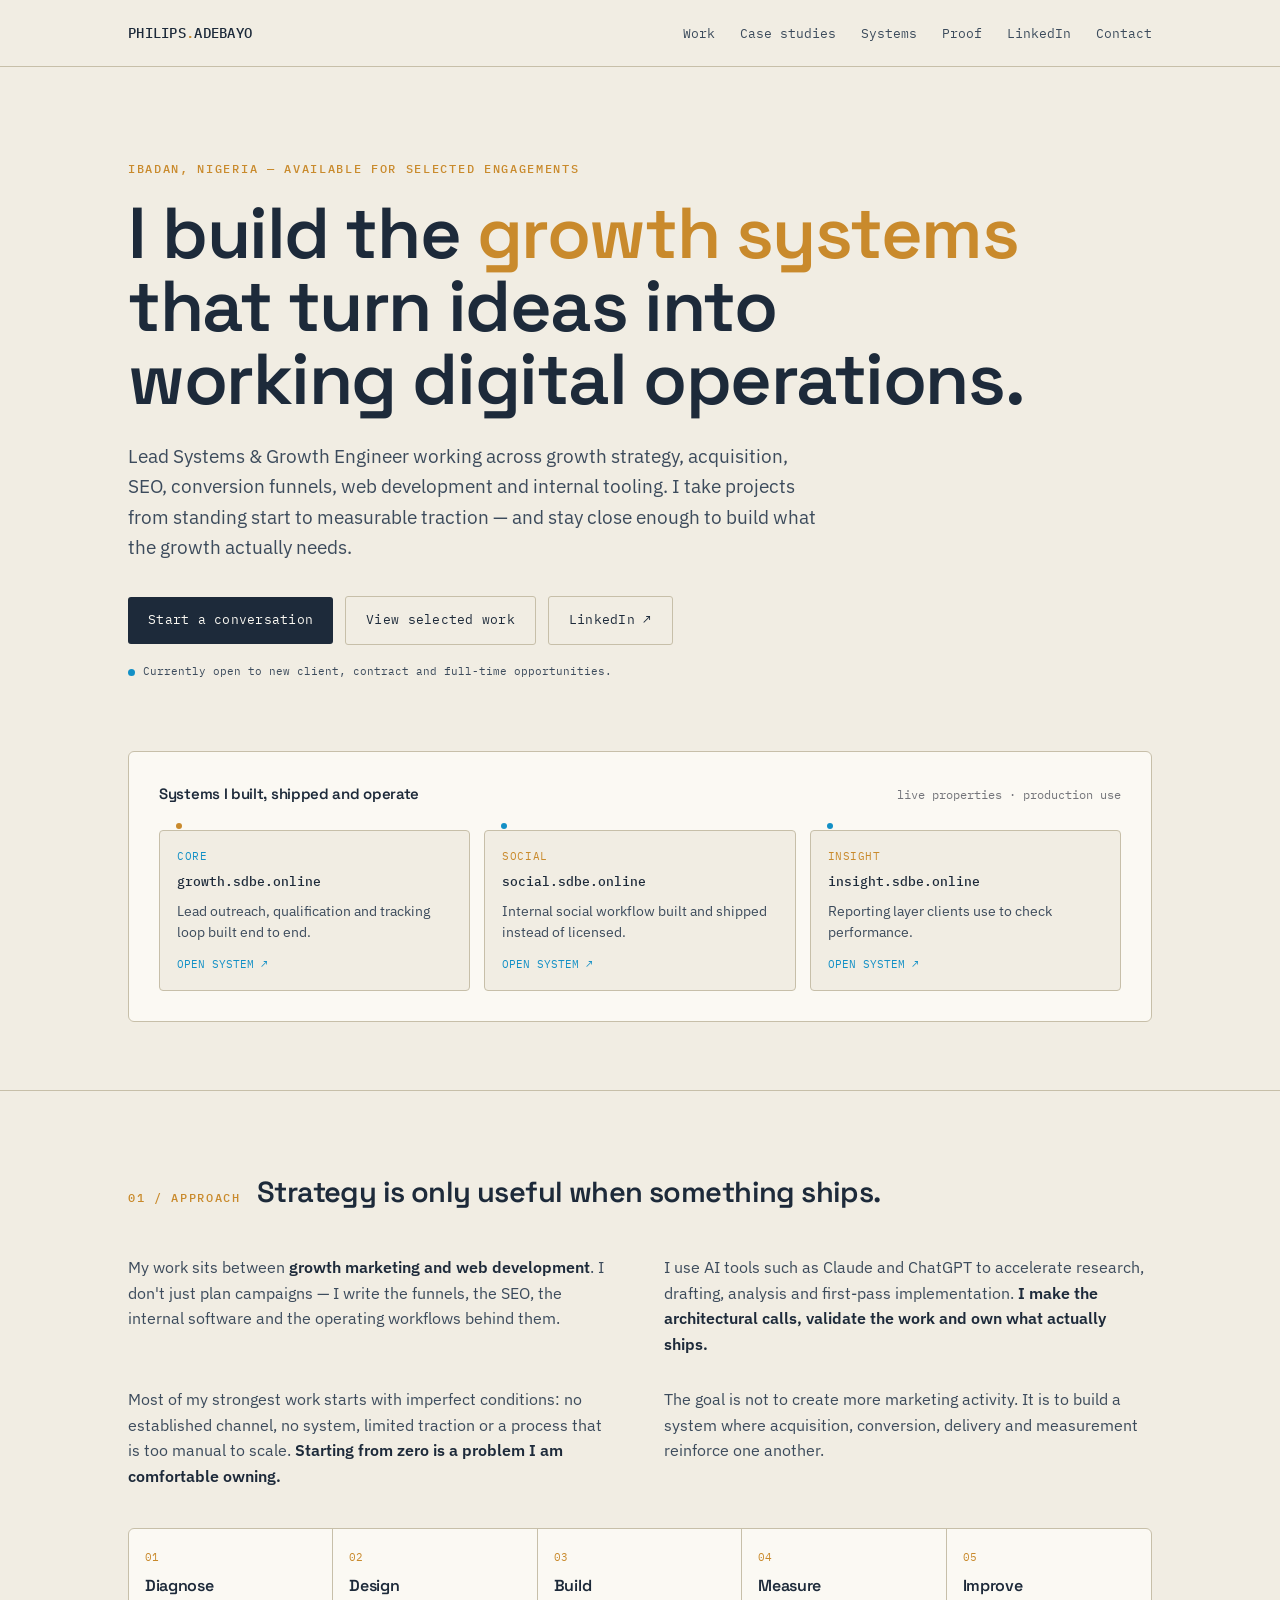
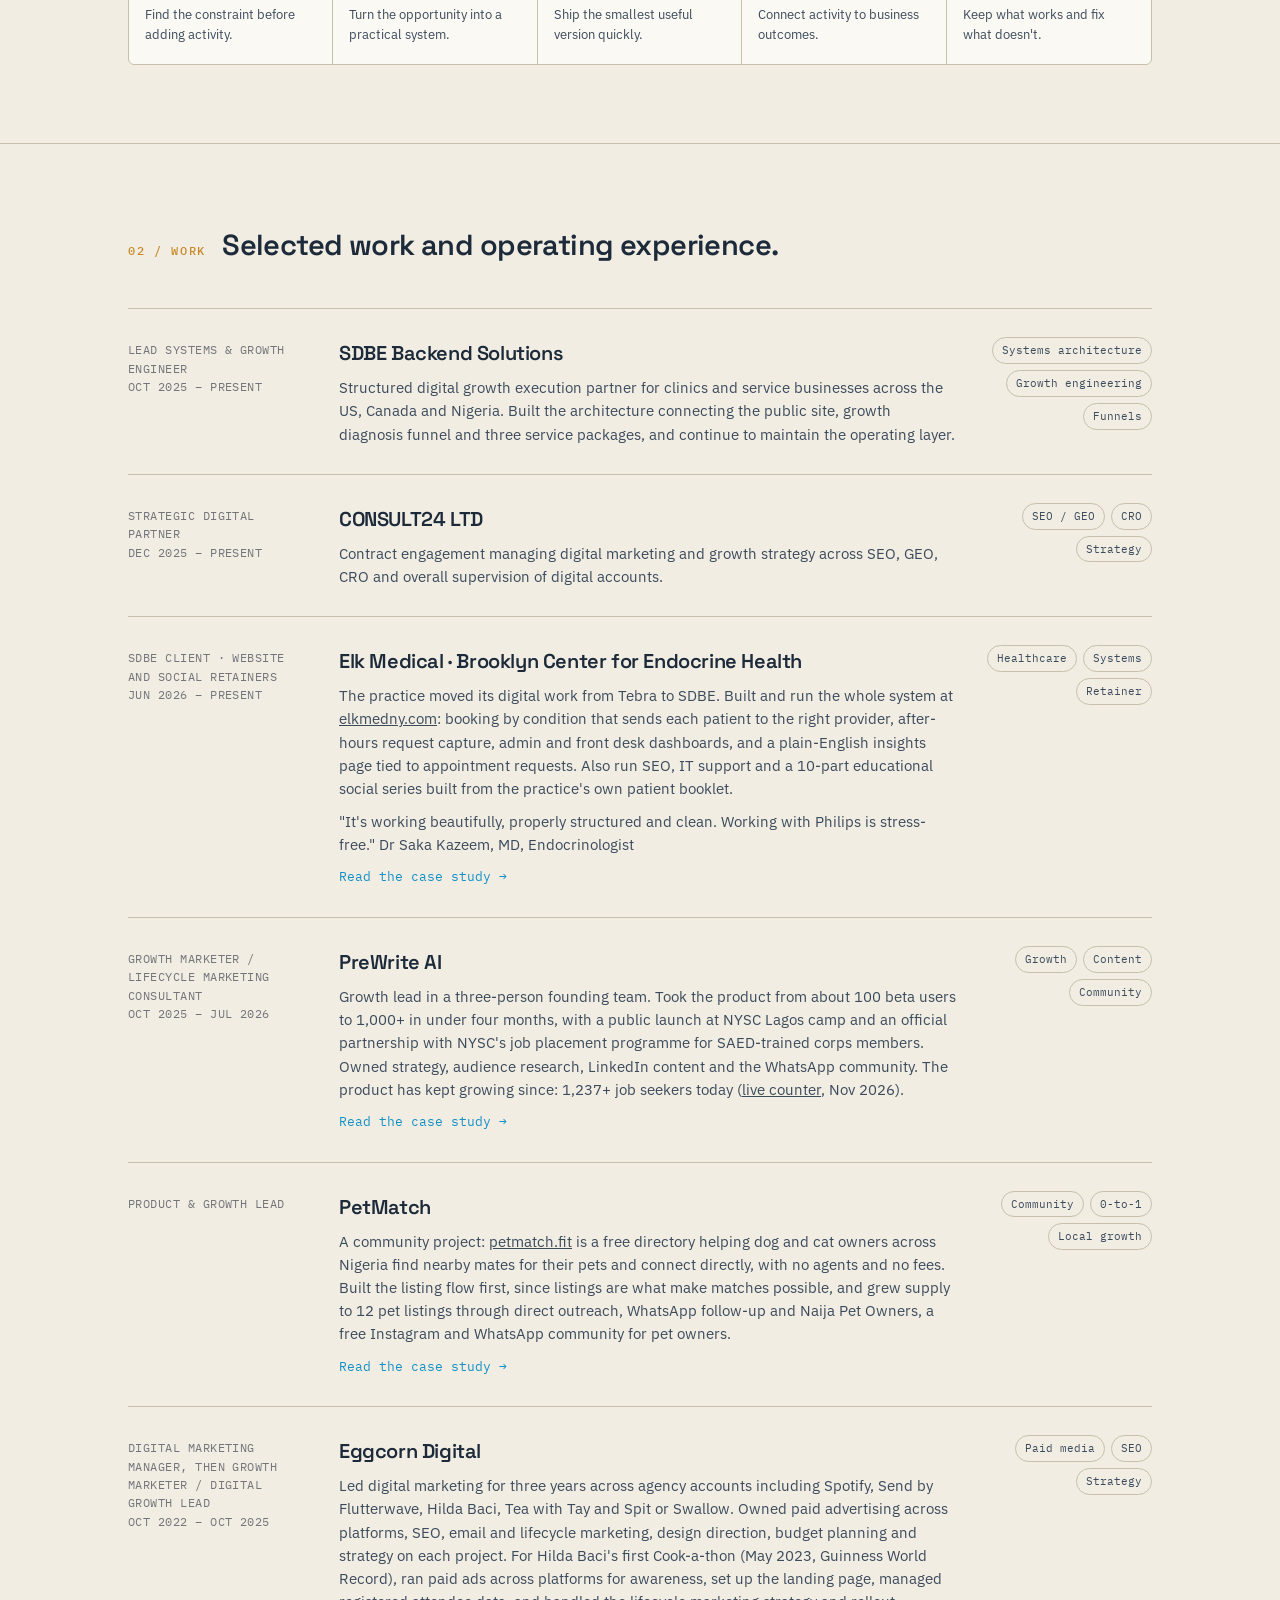
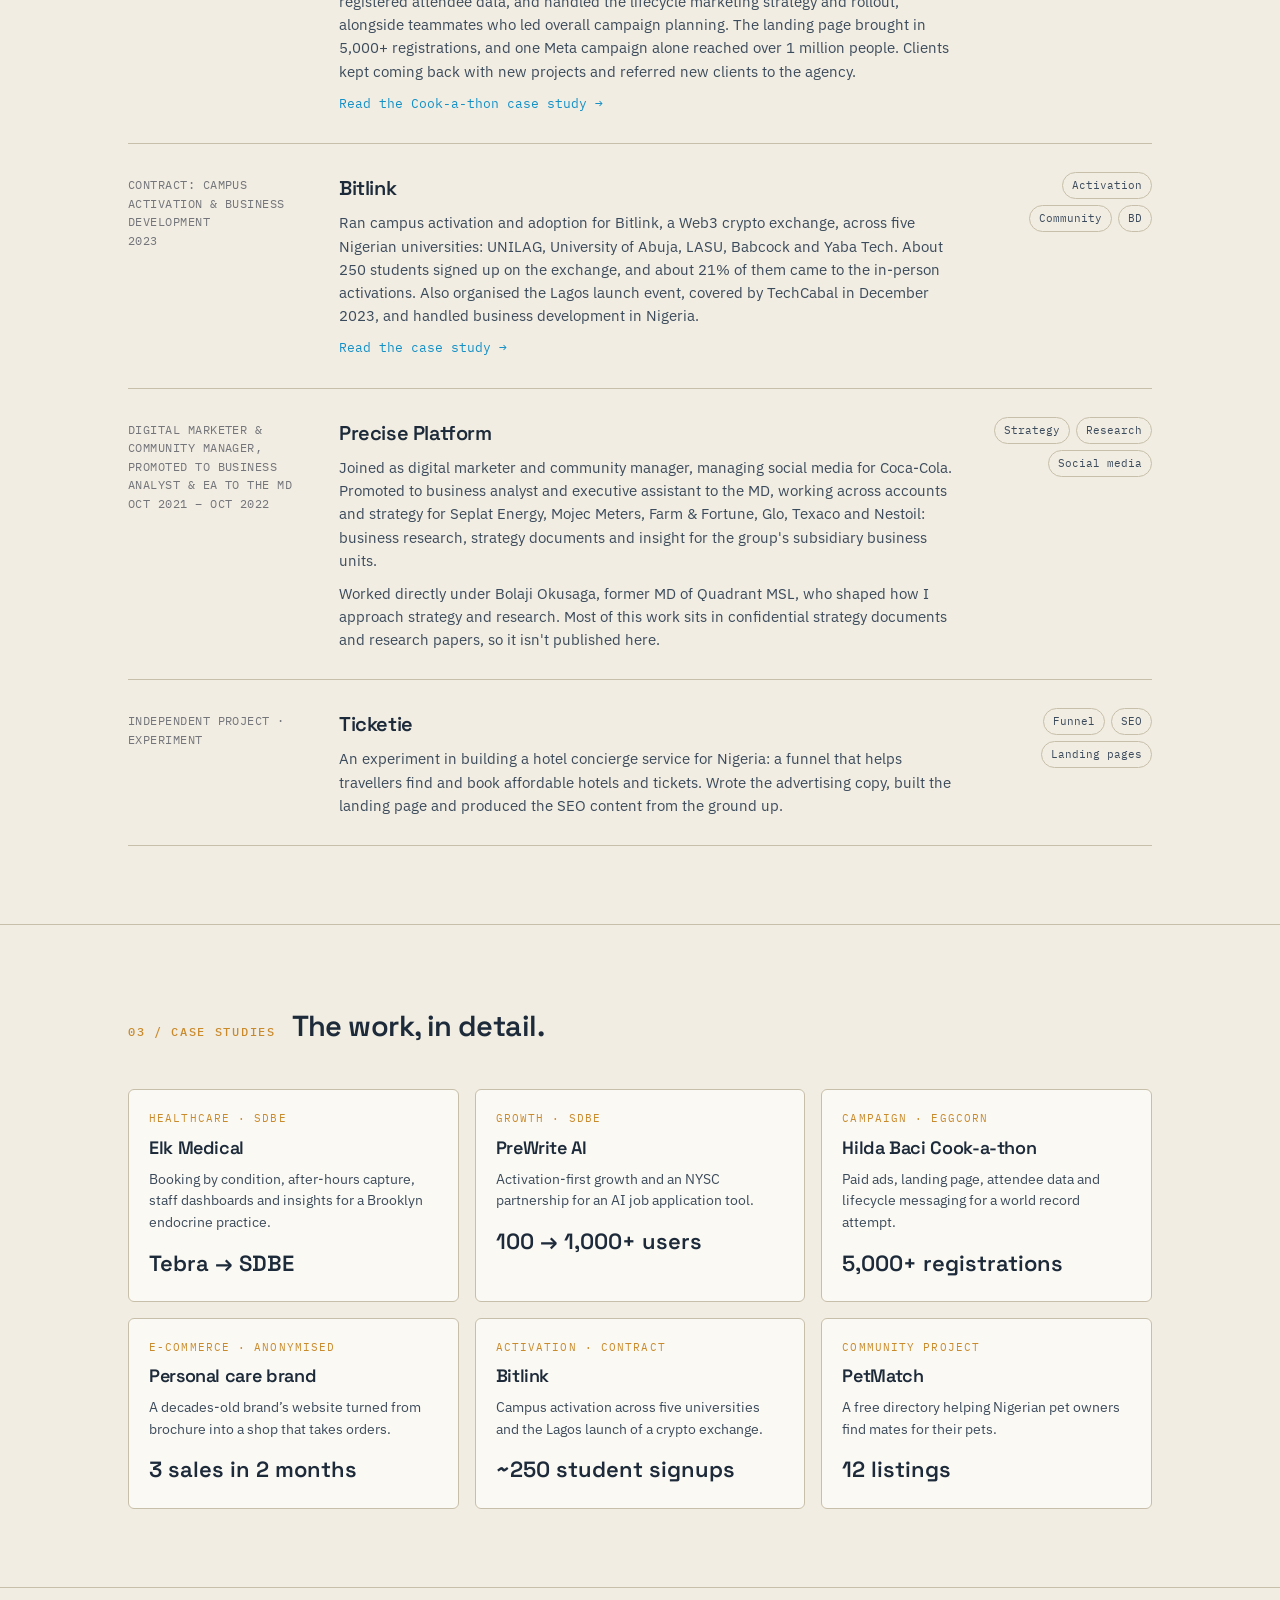
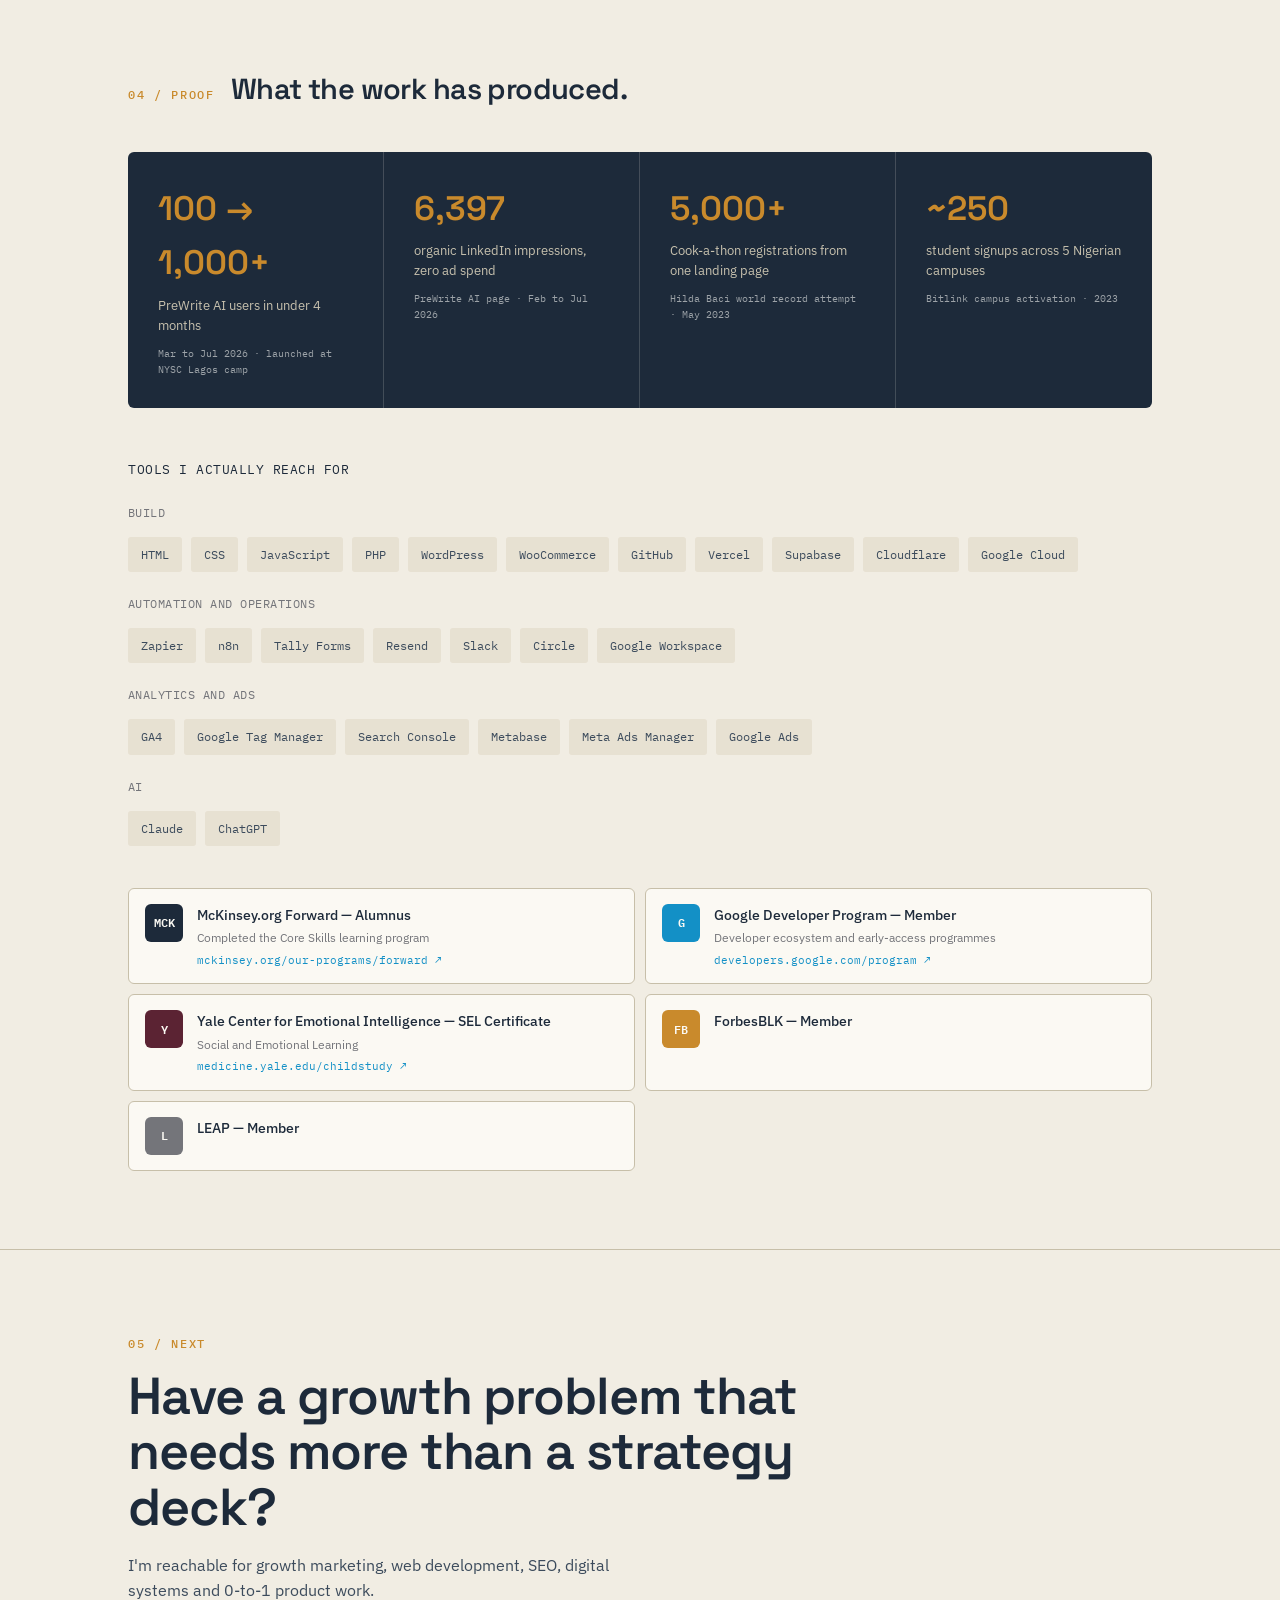
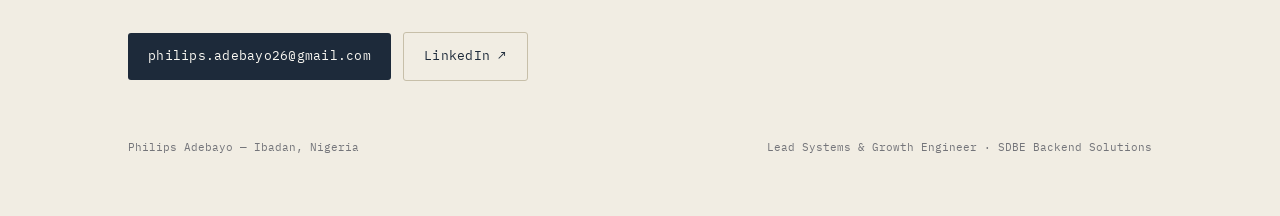
==== index.html @ 10b41fc3 "Expand Precise Platform and Ticketie entries, group full tool stack Co-Authored-By: Claude Opus 5.5 " ====
<!DOCTYPE html>
<html lang="en">
<head>
  <meta charset="UTF-8">
  <meta name="viewport" content="width=device-width, initial-scale=1.0">
  <meta name="description" content="Philips Adebayo builds growth systems, acquisition funnels, digital products and internal tools for businesses and early-stage products.">
  <meta name="author" content="Philips Adebayo">
  <meta name="robots" content="index, follow">
  <meta name="theme-color" content="#F1EDE3">

  <meta property="og:title" content="Philips Adebayo — Systems Builder">
  <meta property="og:description" content="Growth systems, acquisition infrastructure, digital products and internal tools.">
  <meta property="og:type" content="website">
  <meta property="og:url" content="https://sdbe-ex.github.io/Philips-Adebayo-Portfolio-/">
  <meta name="twitter:card" content="summary">
  <link rel="canonical" href="https://sdbe-ex.github.io/Philips-Adebayo-Portfolio-/">

  <title>Philips Adebayo — Systems Builder</title>

  <link rel="preconnect" href="https://fonts.googleapis.com">
  <link rel="preconnect" href="https://fonts.gstatic.com" crossorigin>
  <link href="https://fonts.googleapis.com/css2?family=Space+Grotesk:wght@400;500;600;700&family=IBM+Plex+Sans:wght@400;500;600&family=IBM+Plex+Mono:wght@400;500&display=swap" rel="stylesheet">

  <style>
    :root{
      --bg:#F1EDE3;
      --bg-2:#E7E1D2;
      --ink:#1D2A3A;
      --ink-soft:#3C4B5C;
      --accent:#C98A2C;
      --signal:#1390C6;
      --line:#74757A;
      --line-soft:#C7BFA9;
      --card:#FBF9F3;
      --max:1080px;
      --radius:6px;
    }

    *{box-sizing:border-box;margin:0;padding:0}
    html{scroll-behavior:smooth}
    body{
      background:var(--bg);
      color:var(--ink);
      font-family:'IBM Plex Sans',-apple-system,BlinkMacSystemFont,sans-serif;
      font-size:16px;
      line-height:1.6;
      -webkit-font-smoothing:antialiased;
    }

    ::selection{background:var(--accent);color:var(--card)}
    a{color:inherit}
    img{max-width:100%;display:block}
    button,input,textarea{font:inherit}
    .wrap{max-width:var(--max);margin:0 auto;padding:0 28px}
    .eyebrow{
      font-family:'IBM Plex Mono',monospace;
      font-size:12px;
      letter-spacing:.14em;
      text-transform:uppercase;
      color:var(--accent);
      font-weight:500;
    }

    h1,h2,h3{
      font-family:'Space Grotesk',sans-serif;
      font-weight:600;
      letter-spacing:-.02em;
      color:var(--ink);
    }

    .focus-ring:focus-visible{
      outline:2px solid var(--signal);
      outline-offset:4px;
    }

    /* Header */
    header{
      padding:22px 0;
      border-bottom:1px solid var(--line-soft);
      position:sticky;
      top:0;
      z-index:20;
      background:rgba(241,237,227,.94);
      backdrop-filter:blur(10px);
    }

    header .wrap{
      display:flex;
      align-items:center;
      justify-content:space-between;
      gap:24px;
    }

    .mark{
      font-family:'IBM Plex Mono',monospace;
      font-size:14px;
      font-weight:500;
      letter-spacing:.02em;
      text-decoration:none;
    }

    .mark span{color:var(--accent)}

    nav{
      display:flex;
      align-items:center;
      gap:25px;
    }

    nav a{
      font-family:'IBM Plex Mono',monospace;
      font-size:12.5px;
      text-decoration:none;
      color:var(--ink-soft);
      border-bottom:1px solid transparent;
      transition:border-color .15s ease,color .15s ease;
    }

    nav a:hover,nav a:focus-visible{
      color:var(--ink);
      border-color:var(--accent);
    }

    /* Hero */
    .hero{padding:92px 0 68px}
    .hero h1{
      font-size:clamp(42px,6.5vw,72px);
      line-height:1.02;
      max-width:900px;
      margin:18px 0 24px;
    }

    .hero h1 em{
      font-style:normal;
      color:var(--accent);
    }

    .hero .lede{
      font-size:19px;
      color:var(--ink-soft);
      max-width:700px;
      margin-bottom:34px;
    }

    .cta-row{
      display:flex;
      gap:12px;
      flex-wrap:wrap;
      align-items:center;
    }

    .btn{
      font-family:'IBM Plex Mono',monospace;
      font-size:13px;
      letter-spacing:.02em;
      padding:13px 20px;
      border-radius:3px;
      text-decoration:none;
      display:inline-block;
      transition:transform .15s ease,background .15s ease,border-color .15s ease;
    }

    .btn-primary{background:var(--ink);color:var(--card)}
    .btn-primary:hover{background:var(--accent);transform:translateY(-1px)}
    .btn-ghost{border:1px solid var(--line-soft);color:var(--ink)}
    .btn-ghost:hover{border-color:var(--ink)}

    .hero-note{
      margin-top:20px;
      font-family:'IBM Plex Mono',monospace;
      font-size:11.5px;
      color:var(--line);
    }

    /* System map */
    .systems{
      margin-top:68px;
      border:1px solid var(--line-soft);
      background:var(--card);
      border-radius:var(--radius);
      padding:30px;
    }

    .systems-head{
      display:flex;
      justify-content:space-between;
      align-items:baseline;
      flex-wrap:wrap;
      gap:8px;
      margin-bottom:24px;
    }

    .systems-head h3{font-size:15px}
    .systems-note{
      font-family:'IBM Plex Mono',monospace;
      font-size:11.5px;
      color:var(--line);
    }

    .node-row{
      display:grid;
      grid-template-columns:repeat(3,1fr);
      gap:14px;
    }

    .node{
      border:1px solid var(--line-soft);
      border-radius:4px;
      padding:17px;
      background:var(--bg);
      position:relative;
      text-decoration:none;
      transition:transform .15s ease,border-color .15s ease;
    }

    a.node:hover{transform:translateY(-2px);border-color:var(--ink)}
    .node::before{
      content:"";
      position:absolute;
      top:-8px;
      left:16px;
      width:6px;
      height:6px;
      border-radius:50%;
      background:var(--signal);
    }

    .node.core::before{background:var(--accent)}
    .node-label{
      font-family:'IBM Plex Mono',monospace;
      font-size:11px;
      color:var(--accent);
      letter-spacing:.05em;
    }

    .node.core .node-label{color:var(--signal)}
    .node-url{
      font-family:'IBM Plex Mono',monospace;
      font-size:13px;
      margin:6px 0 8px;
      font-weight:500;
    }

    .node-desc{font-size:13.5px;color:var(--ink-soft)}
    .node-link{
      display:block;
      margin-top:12px;
      font-family:'IBM Plex Mono',monospace;
      font-size:10.5px;
      color:var(--signal);
    }

    /* Sections */
    section{padding:78px 0;border-top:1px solid var(--line-soft)}
    .section-head{
      display:flex;
      align-items:baseline;
      gap:16px;
      margin-bottom:40px;
    }

    .section-head h2{font-size:29px}
    .section-head .eyebrow{white-space:nowrap}

    /* Approach */
    .thesis-grid{
      display:grid;
      grid-template-columns:1fr 1fr;
      gap:30px 48px;
    }

    .thesis-grid p{
      font-size:16px;
      color:var(--ink-soft);
    }

    .thesis-grid strong{color:var(--ink);font-weight:600}

    .operating-model{
      margin-top:38px;
      display:grid;
      grid-template-columns:repeat(5,1fr);
      border:1px solid var(--line-soft);
      background:var(--card);
      border-radius:var(--radius);
      overflow:hidden;
    }

    .model-step{
      padding:20px 16px;
      border-right:1px solid var(--line-soft);
    }

    .model-step:last-child{border-right:0}
    .model-num{
      font-family:'IBM Plex Mono',monospace;
      font-size:11px;
      color:var(--accent);
    }

    .model-step h3{font-size:16px;margin:7px 0 5px}
    .model-step p{font-size:12.5px;color:var(--ink-soft)}

    /* Work */
    .work-list{
      display:flex;
      flex-direction:column;
      gap:0;
    }

    .work-item{
      display:grid;
      grid-template-columns:185px 1fr 170px;
      gap:26px;
      padding:28px 0;
      border-bottom:1px solid var(--line-soft);
      align-items:start;
    }

    .work-item:first-child{border-top:1px solid var(--line-soft)}
    .work-role{
      font-family:'IBM Plex Mono',monospace;
      font-size:11.5px;
      color:var(--line);
      letter-spacing:.04em;
      text-transform:uppercase;
      padding-top:4px;
    }

    .work-body h3{font-size:20px;margin-bottom:7px}
    .work-body p{font-size:14.5px;color:var(--ink-soft)}
    .work-tags{
      display:flex;
      flex-wrap:wrap;
      gap:6px;
      justify-content:flex-end;
      align-content:flex-start;
    }

    .tag{
      font-family:'IBM Plex Mono',monospace;
      font-size:10.5px;
      padding:4px 9px;
      border:1px solid var(--line-soft);
      border-radius:20px;
      color:var(--ink-soft);
      white-space:nowrap;
    }


    .work-body p + p{margin-top:10px}
    /* Case study links */
    .cs-link{display:inline-block;margin-top:10px;font-family:'IBM Plex Mono',monospace;font-size:12.5px;color:var(--signal);text-decoration:none;border-bottom:1px solid transparent}
    .cs-link:hover{border-color:var(--signal)}
    .cs-grid{display:grid;grid-template-columns:repeat(3,1fr);gap:16px}
    .cs-card{display:block;text-decoration:none;background:var(--card);border:1px solid var(--line-soft);border-radius:var(--radius);padding:20px;transition:border-color .15s,transform .15s}
    .cs-card:hover{border-color:var(--ink);transform:translateY(-2px)}
    .cs-kind{font-family:'IBM Plex Mono',monospace;font-size:11px;letter-spacing:.1em;text-transform:uppercase;color:var(--accent)}
    .cs-card h3{font-size:18px;margin:6px 0}
    .cs-card p{font-size:13.5px;color:var(--ink-soft)}
    .cs-num{font-family:'Space Grotesk',sans-serif;font-size:22px;font-weight:600;margin-top:12px}
    @media (max-width:820px){.cs-grid{grid-template-columns:1fr}}

    /* Proof */
    .proof-strip{
      display:grid;
      grid-template-columns:repeat(4,1fr);
      gap:0;
      background:var(--ink);
      color:var(--bg);
      border-radius:var(--radius);
      overflow:hidden;
    }

    .proof-card{
      padding:30px;
      border-right:1px solid rgba(241,237,227,.18);
    }

    .proof-card:last-child{border-right:0}
    .proof-num{
      font-family:'Space Grotesk',sans-serif;
      font-size:34px;
      font-weight:600;
      color:var(--accent);
    }

    .proof-label{
      font-size:12.5px;
      color:#C7C1AE;
      margin-top:4px;
    }

    .proof-source{
      margin-top:11px;
      font-family:'IBM Plex Mono',monospace;
      font-size:10px;
      color:#9DA3A8;
    }

    /* Stack */
    .subhead{
      font-family:'IBM Plex Mono',monospace;
      font-size:12px;
      letter-spacing:.04em;
      color:var(--line);
      text-transform:uppercase;
      margin-bottom:15px;
    }

    .pill-grid{display:flex;flex-wrap:wrap;gap:9px}
    .pill{
      font-family:'IBM Plex Mono',monospace;
      font-size:12px;
      padding:8px 13px;
      background:var(--bg-2);
      border-radius:3px;
      color:var(--ink-soft);
    }

    .credentials{
      margin-top:42px;
      display:grid;
      grid-template-columns:1fr 1fr;
      gap:10px;
    }

    .cred-badge{
      display:flex;
      align-items:flex-start;
      gap:14px;
      padding:15px 16px;
      border:1px solid var(--line-soft);
      border-radius:6px;
      background:var(--card);
      text-decoration:none;
      color:inherit;
      transition:border-color .15s ease,transform .15s ease;
    }

    a.cred-badge:hover{border-color:var(--ink);transform:translateX(2px)}
    .cred-mark{
      width:38px;
      height:38px;
      border-radius:6px;
      display:flex;
      align-items:center;
      justify-content:center;
      font-family:'IBM Plex Mono',monospace;
      font-weight:600;
      font-size:12px;
      color:var(--card);
      flex-shrink:0;
      background:var(--ink);
    }

    .cred-name{font-size:14px;font-weight:500}
    .cred-sub{font-size:12px;color:var(--line);margin-top:2px}
    .cred-link-hint{
      font-family:'IBM Plex Mono',monospace;
      font-size:10.5px;
      color:var(--signal);
      margin-top:4px;
    }

    /* Contact */
    footer{
      padding:80px 0 60px;
      border-top:1px solid var(--line-soft);
    }

    footer h2{
      font-size:clamp(32px,5vw,52px);
      max-width:700px;
      line-height:1.06;
      margin:14px 0 18px;
    }

    footer p{
      color:var(--ink-soft);
      max-width:540px;
      margin-bottom:28px;
      font-size:16px;
    }

    .foot-meta{
      margin-top:58px;
      display:flex;
      justify-content:space-between;
      flex-wrap:wrap;
      gap:12px;
      font-family:'IBM Plex Mono',monospace;
      font-size:11px;
      color:var(--line);
    }

    .availability{
      display:inline-flex;
      align-items:center;
      gap:8px;
      font-family:'IBM Plex Mono',monospace;
      font-size:11px;
      color:var(--ink-soft);
      margin-top:18px;
    }

    .availability::before{
      content:"";
      width:7px;
      height:7px;
      border-radius:50%;
      background:var(--signal);
    }

    @media (max-width:850px){
      .node-row{grid-template-columns:1fr}
      .work-item{grid-template-columns:150px 1fr}
      .work-tags{grid-column:2;justify-content:flex-start}
      .operating-model{grid-template-columns:1fr 1fr}
      .model-step:nth-child(2n){border-right:0}
      .model-step{border-bottom:1px solid var(--line-soft)}
      .model-step:last-child{border-bottom:0}
      .proof-strip{grid-template-columns:1fr 1fr}
      .proof-card:nth-child(2){border-right:0}
      .proof-card:nth-child(-n+2){border-bottom:1px solid rgba(241,237,227,.18)}
      .credentials{grid-template-columns:1fr}
    }

    @media (max-width:650px){
      header{position:static}
      .wrap{padding:0 20px}
      nav{gap:15px}
      nav a:nth-child(1),nav a:nth-child(2){display:none}
      .hero{padding:68px 0 50px}
      .hero h1{font-size:43px}
      .hero .lede{font-size:17px}
      .systems{padding:22px}
      section{padding:62px 0}
      .section-head{display:block;margin-bottom:30px}
      .section-head .eyebrow{display:block;margin-bottom:7px}
      .thesis-grid{grid-template-columns:1fr}
      .operating-model{grid-template-columns:1fr}
      .model-step{border-right:0}
      .work-item{grid-template-columns:1fr;gap:8px}
      .work-tags{grid-column:auto}
      .proof-strip{grid-template-columns:1fr}
      .proof-card{border-right:0!important;border-bottom:1px solid rgba(241,237,227,.18)!important}
      .proof-card:last-child{border-bottom:0!important}
      footer{padding:64px 0 48px}
      .foot-meta{margin-top:44px}
    }

    @media (prefers-reduced-motion:reduce){
      html{scroll-behavior:auto}
      .btn,.node,.cred-badge{transition:none}
    }
  </style>

  <link rel="icon" href="data:image/svg+xml,%3Csvg xmlns='http://www.w3.org/2000/svg' viewBox='0 0 64 64'%3E%3Crect width='64' height='64' rx='10' fill='%231D2A3A'/%3E%3Ctext x='32' y='42' text-anchor='middle' font-family='Arial' font-size='34' font-weight='700' fill='%23C98A2C'%3EP%3C/text%3E%3C/svg%3E">
</head>

<body>
  <header>
    <div class="wrap">
      <a class="mark focus-ring" href="#top" aria-label="Philips Adebayo home">PHILIPS<span>.</span>ADEBAYO</a>
      <nav aria-label="Primary navigation">
        <a href="#work" class="focus-ring">Work</a>
        <a href="case-studies/" class="focus-ring">Case studies</a>
        <a href="#systems" class="focus-ring">Systems</a>
        <a href="#proof" class="focus-ring">Proof</a>
        <a href="https://www.linkedin.com/in/philips-adebayo/" class="focus-ring" target="_blank" rel="noopener">LinkedIn</a>
        <a href="#contact" class="focus-ring">Contact</a>
      </nav>
    </div>
  </header>

  <main id="top">
    <section class="hero" style="border-top:none;">
      <div class="wrap">
        <div class="eyebrow">Ibadan, Nigeria — available for selected engagements</div>

        <h1>I build the <em>growth systems</em> that turn ideas into working digital operations.</h1>

        <p class="lede">
          Lead Systems &amp; Growth Engineer working across growth strategy, acquisition, SEO,
          conversion funnels, web development and internal tooling. I take projects from
          standing start to measurable traction — and stay close enough to build what the
          growth actually needs.
        </p>

        <div class="cta-row">
          <a class="btn btn-primary focus-ring" href="mailto:philips.adebayo26@gmail.com">Start a conversation</a>
          <a class="btn btn-ghost focus-ring" href="#work">View selected work</a>
          <a class="btn btn-ghost focus-ring" href="https://www.linkedin.com/in/philips-adebayo/" target="_blank" rel="noopener">LinkedIn ↗</a>
        </div>

        <div class="availability">Currently open to new client, contract and full-time opportunities.</div>

        <div class="systems" id="systems">
          <div class="systems-head">
            <h3>Systems I built, shipped and operate</h3>
            <div class="systems-note">live properties · production use</div>
          </div>

          <div class="node-row">
            <a class="node core focus-ring" href="https://growth.sdbe.online" target="_blank" rel="noopener">
              <div class="node-label">CORE</div>
              <div class="node-url">growth.sdbe.online</div>
              <div class="node-desc">Lead outreach, qualification and tracking loop built end to end.</div>
              <span class="node-link">OPEN SYSTEM ↗</span>
            </a>

            <a class="node focus-ring" href="https://social.sdbe.online" target="_blank" rel="noopener">
              <div class="node-label">SOCIAL</div>
              <div class="node-url">social.sdbe.online</div>
              <div class="node-desc">Internal social workflow built and shipped instead of licensed.</div>
              <span class="node-link">OPEN SYSTEM ↗</span>
            </a>

            <a class="node focus-ring" href="https://insight.sdbe.online" target="_blank" rel="noopener">
              <div class="node-label">INSIGHT</div>
              <div class="node-url">insight.sdbe.online</div>
              <div class="node-desc">Reporting layer clients use to check performance.</div>
              <span class="node-link">OPEN SYSTEM ↗</span>
            </a>
          </div>
        </div>
      </div>
    </section>

    <section id="approach">
      <div class="wrap">
        <div class="section-head">
          <span class="eyebrow">01 / Approach</span>
          <h2>Strategy is only useful when something ships.</h2>
        </div>

        <div class="thesis-grid">
          <p>
            My work sits between <strong>growth marketing and web development</strong>.
            I don't just plan campaigns — I write the funnels, the SEO, the internal software
            and the operating workflows behind them.
          </p>

          <p>
            I use AI tools such as Claude and ChatGPT to accelerate research, drafting,
            analysis and first-pass implementation. <strong>I make the architectural calls,
            validate the work and own what actually ships.</strong>
          </p>

          <p>
            Most of my strongest work starts with imperfect conditions: no established
            channel, no system, limited traction or a process that is too manual to scale.
            <strong>Starting from zero is a problem I am comfortable owning.</strong>
          </p>

          <p>
            The goal is not to create more marketing activity. It is to build a system where
            acquisition, conversion, delivery and measurement reinforce one another.
          </p>
        </div>

        <div class="operating-model" aria-label="Operating model">
          <div class="model-step">
            <div class="model-num">01</div>
            <h3>Diagnose</h3>
            <p>Find the constraint before adding activity.</p>
          </div>
          <div class="model-step">
            <div class="model-num">02</div>
            <h3>Design</h3>
            <p>Turn the opportunity into a practical system.</p>
          </div>
          <div class="model-step">
            <div class="model-num">03</div>
            <h3>Build</h3>
            <p>Ship the smallest useful version quickly.</p>
          </div>
          <div class="model-step">
            <div class="model-num">04</div>
            <h3>Measure</h3>
            <p>Connect activity to business outcomes.</p>
          </div>
          <div class="model-step">
            <div class="model-num">05</div>
            <h3>Improve</h3>
            <p>Keep what works and fix what doesn't.</p>
          </div>
        </div>
      </div>
    </section>

    <section id="work">
      <div class="wrap">
        <div class="section-head">
          <span class="eyebrow">02 / Work</span>
          <h2>Selected work and operating experience.</h2>
        </div>

        <div class="work-list">
          <article class="work-item">
            <div class="work-role">Lead Systems &amp; Growth Engineer<br><span>Oct 2025 – Present</span></div>
            <div class="work-body">
              <h3>SDBE Backend Solutions</h3>
              <p>
                Structured digital growth execution partner for clinics and service businesses
                across the US, Canada and Nigeria. Built the architecture connecting the public
                site, growth diagnosis funnel and three service packages, and continue to maintain
                the operating layer.
              </p>
            </div>
            <div class="work-tags">
              <span class="tag">Systems architecture</span>
              <span class="tag">Growth engineering</span>
              <span class="tag">Funnels</span>
            </div>
          </article>

          <article class="work-item">
            <div class="work-role">Strategic Digital Partner<br><span>Dec 2025 – Present</span></div>
            <div class="work-body">
              <h3>CONSULT24 LTD</h3>
              <p>
                Contract engagement managing digital marketing and growth strategy across SEO,
                GEO, CRO and overall supervision of digital accounts.
              </p>
            </div>
            <div class="work-tags">
              <span class="tag">SEO / GEO</span>
              <span class="tag">CRO</span>
              <span class="tag">Strategy</span>
            </div>
          </article>

          <article class="work-item">
            <div class="work-role">SDBE Client · Website and Social Retainers<br><span>Jun 2026 – Present</span></div>
            <div class="work-body">
              <h3>Elk Medical · Brooklyn Center for Endocrine Health</h3>
              <p>
                The practice moved its digital work from Tebra to SDBE. Built and run the whole
                system at <a href="https://www.elkmedny.com" target="_blank" rel="noopener">elkmedny.com</a>:
                booking by condition that sends each patient to the right provider, after-hours
                request capture, admin and front desk dashboards, and a plain-English insights page
                tied to appointment requests. Also run SEO, IT support and a 10-part educational
                social series built from the practice's own patient booklet.
              </p>
              <p>
                "It's working beautifully, properly structured and clean. Working with Philips is
                stress-free." Dr Saka Kazeem, MD, Endocrinologist
              </p>
              <a class="cs-link focus-ring" href="case-studies/elk-medical.html">Read the case study →</a>
            </div>
            <div class="work-tags">
              <span class="tag">Healthcare</span>
              <span class="tag">Systems</span>
              <span class="tag">Retainer</span>
            </div>
          </article>

          <article class="work-item">
            <div class="work-role">Growth Marketer / Lifecycle Marketing Consultant<br><span>Oct 2025 – Jul 2026</span></div>
            <div class="work-body">
              <h3>PreWrite AI</h3>
              <p>
                Growth lead in a three-person founding team. Took the product from about 100 beta
                users to 1,000+ in under four months, with a public launch at NYSC Lagos camp and
                an official partnership with NYSC's job placement programme for SAED-trained corps
                members. Owned strategy, audience research, LinkedIn content and the WhatsApp
                community. The product has kept growing since: 1,237+ job seekers today
                (<a href="https://prewriteai.com/" target="_blank" rel="noopener">live counter</a>, Nov 2026).
              </p>
              <a class="cs-link focus-ring" href="case-studies/prewrite-ai.html">Read the case study →</a>
            </div>
            <div class="work-tags">
              <span class="tag">Growth</span>
              <span class="tag">Content</span>
              <span class="tag">Community</span>
            </div>
          </article>

          <article class="work-item">
            <div class="work-role">Product &amp; Growth Lead</div>
            <div class="work-body">
              <h3>PetMatch</h3>
              <p>
                A community project: <a href="https://www.petmatch.fit" target="_blank" rel="noopener">petmatch.fit</a>
                is a free directory helping dog and cat owners across Nigeria find nearby mates for
                their pets and connect directly, with no agents and no fees. Built the listing flow
                first, since listings are what make matches possible, and grew supply to 12 pet
                listings through direct outreach, WhatsApp follow-up and Naija Pet Owners, a free
                Instagram and WhatsApp community for pet owners.
              </p>
              <a class="cs-link focus-ring" href="case-studies/petmatch.html">Read the case study →</a>
            </div>
            <div class="work-tags">
              <span class="tag">Community</span>
              <span class="tag">0-to-1</span>
              <span class="tag">Local growth</span>
            </div>
          </article>

          <article class="work-item">
            <div class="work-role">Digital Marketing Manager, then Growth Marketer / Digital Growth Lead<br><span>Oct 2022 – Oct 2025</span></div>
            <div class="work-body">
              <h3>Eggcorn Digital</h3>
              <p>
                Led digital marketing for three years across agency accounts including Spotify,
                Send by Flutterwave, Hilda Baci, Tea with Tay and Spit or Swallow. Owned paid
                advertising across platforms, SEO, email and lifecycle marketing, design direction,
                budget planning and strategy on each project. For Hilda Baci's first Cook-a-thon
                (May 2023, Guinness World Record), ran paid ads across platforms for awareness, set up
                the landing page, managed registered attendee data, and handled the lifecycle
                marketing strategy and rollout, alongside teammates who led overall campaign planning. The landing page brought in 5,000+ registrations, and one Meta campaign alone reached over 1 million people. Clients kept coming back with new
                projects and referred new clients to the agency.
              </p>
              <a class="cs-link focus-ring" href="case-studies/hilda-baci-cookathon.html">Read the Cook-a-thon case study →</a>
            </div>
            <div class="work-tags">
              <span class="tag">Paid media</span>
              <span class="tag">SEO</span>
              <span class="tag">Strategy</span>
            </div>
          </article>

          <article class="work-item">
            <div class="work-role">Contract: Campus Activation &amp; Business Development<br><span>2023</span></div>
            <div class="work-body">
              <h3>Bitlink</h3>
              <p>
                Ran campus activation and adoption for Bitlink, a Web3 crypto exchange, across five
                Nigerian universities: UNILAG, University of Abuja, LASU, Babcock and Yaba Tech.
                About 250 students signed up on the exchange, and about 21% of them came to the
                in-person activations. Also organised the Lagos launch event, covered by TechCabal
                in December 2023, and handled business development in Nigeria.
              </p>
              <a class="cs-link focus-ring" href="case-studies/bitlink.html">Read the case study →</a>
            </div>
            <div class="work-tags">
              <span class="tag">Activation</span>
              <span class="tag">Community</span>
              <span class="tag">BD</span>
            </div>
          </article>

          <article class="work-item">
            <div class="work-role">Digital Marketer &amp; Community Manager, promoted to Business Analyst &amp; EA to the MD<br><span>Oct 2021 – Oct 2022</span></div>
            <div class="work-body">
              <h3>Precise Platform</h3>
              <p>
                Joined as digital marketer and community manager, managing social media for
                Coca-Cola. Promoted to business analyst and executive assistant to the MD, working
                across accounts and strategy for Seplat Energy, Mojec Meters, Farm &amp; Fortune,
                Glo, Texaco and Nestoil: business research, strategy documents and insight for the
                group's subsidiary business units.
              </p>
              <p>
                Worked directly under Bolaji Okusaga, former MD of Quadrant MSL, who shaped how I
                approach strategy and research. Most of this work sits in confidential strategy
                documents and research papers, so it isn't published here.
              </p>
            </div>
            <div class="work-tags">
              <span class="tag">Strategy</span>
              <span class="tag">Research</span>
              <span class="tag">Social media</span>
            </div>
          </article>

          <article class="work-item">
            <div class="work-role">Independent Project · Experiment</div>
            <div class="work-body">
              <h3>Ticketie</h3>
              <p>
                An experiment in building a hotel concierge service for Nigeria: a funnel that helps
                travellers find and book affordable hotels and tickets. Wrote the advertising copy,
                built the landing page and produced the SEO content from the ground up.
              </p>
            </div>
            <div class="work-tags">
              <span class="tag">Funnel</span>
              <span class="tag">SEO</span>
              <span class="tag">Landing pages</span>
            </div>
          </article>
        </div>
      </div>
    </section>


    <section id="case-studies">
      <div class="wrap">
        <div class="section-head">
          <span class="eyebrow">03 / Case studies</span>
          <h2>The work, in detail.</h2>
        </div>
        <div class="cs-grid">
          <a class="cs-card focus-ring" href="case-studies/elk-medical.html"><div class="cs-kind">Healthcare · SDBE</div><h3>Elk Medical</h3><p>Booking by condition, after-hours capture, staff dashboards and insights for a Brooklyn endocrine practice.</p><div class="cs-num">Tebra → SDBE</div></a>
          <a class="cs-card focus-ring" href="case-studies/prewrite-ai.html"><div class="cs-kind">Growth · SDBE</div><h3>PreWrite AI</h3><p>Activation-first growth and an NYSC partnership for an AI job application tool.</p><div class="cs-num">100 → 1,000+ users</div></a>
          <a class="cs-card focus-ring" href="case-studies/hilda-baci-cookathon.html"><div class="cs-kind">Campaign · Eggcorn</div><h3>Hilda Baci Cook-a-thon</h3><p>Paid ads, landing page, attendee data and lifecycle messaging for a world record attempt.</p><div class="cs-num">5,000+ registrations</div></a>
          <a class="cs-card focus-ring" href="case-studies/personal-care-brand.html"><div class="cs-kind">E-commerce · anonymised</div><h3>Personal care brand</h3><p>A decades-old brand’s website turned from brochure into a shop that takes orders.</p><div class="cs-num">3 sales in 2 months</div></a>
          <a class="cs-card focus-ring" href="case-studies/bitlink.html"><div class="cs-kind">Activation · Contract</div><h3>Bitlink</h3><p>Campus activation across five universities and the Lagos launch of a crypto exchange.</p><div class="cs-num">~250 student signups</div></a>
          <a class="cs-card focus-ring" href="case-studies/petmatch.html"><div class="cs-kind">Community project</div><h3>PetMatch</h3><p>A free directory helping Nigerian pet owners find mates for their pets.</p><div class="cs-num">12 listings</div></a>
        </div>
      </div>
    </section>

    <section id="proof">
      <div class="wrap">
        <div class="section-head">
          <span class="eyebrow">04 / Proof</span>
          <h2>What the work has produced.</h2>
        </div>

        <div class="proof-strip">
          <div class="proof-card">
            <div class="proof-num">100 → 1,000+</div>
            <div class="proof-label">PreWrite AI users in under 4 months</div>
            <div class="proof-source">Mar to Jul 2026 · launched at NYSC Lagos camp</div>
          </div>

          <div class="proof-card">
            <div class="proof-num">6,397</div>
            <div class="proof-label">organic LinkedIn impressions, zero ad spend</div>
            <div class="proof-source">PreWrite AI page · Feb to Jul 2026</div>
          </div>

          <div class="proof-card">
            <div class="proof-num">5,000+</div>
            <div class="proof-label">Cook-a-thon registrations from one landing page</div>
            <div class="proof-source">Hilda Baci world record attempt · May 2023</div>
          </div>

          <div class="proof-card">
            <div class="proof-num">~250</div>
            <div class="proof-label">student signups across 5 Nigerian campuses</div>
            <div class="proof-source">Bitlink campus activation · 2023</div>
          </div>
        </div>

        <div style="margin-top:52px;">
          <div class="subhead" style="color:var(--ink);font-size:13px;margin-bottom:22px">Tools I actually reach for</div>
<div style="margin-bottom:22px"><div class="subhead">Build</div><div class="pill-grid"><span class="pill">HTML</span><span class="pill">CSS</span><span class="pill">JavaScript</span><span class="pill">PHP</span><span class="pill">WordPress</span><span class="pill">WooCommerce</span><span class="pill">GitHub</span><span class="pill">Vercel</span><span class="pill">Supabase</span><span class="pill">Cloudflare</span><span class="pill">Google Cloud</span></div></div>
<div style="margin-bottom:22px"><div class="subhead">Automation and operations</div><div class="pill-grid"><span class="pill">Zapier</span><span class="pill">n8n</span><span class="pill">Tally Forms</span><span class="pill">Resend</span><span class="pill">Slack</span><span class="pill">Circle</span><span class="pill">Google Workspace</span></div></div>
<div style="margin-bottom:22px"><div class="subhead">Analytics and ads</div><div class="pill-grid"><span class="pill">GA4</span><span class="pill">Google Tag Manager</span><span class="pill">Search Console</span><span class="pill">Metabase</span><span class="pill">Meta Ads Manager</span><span class="pill">Google Ads</span></div></div>
<div style="margin-bottom:22px"><div class="subhead">AI</div><div class="pill-grid"><span class="pill">Claude</span><span class="pill">ChatGPT</span></div></div>
        </div>

        <div class="credentials">
          <a class="cred-badge focus-ring" href="https://www.mckinsey.org/our-programs/forward/overview" target="_blank" rel="noopener">
            <div class="cred-mark">MCK</div>
            <div>
              <div class="cred-name">McKinsey.org Forward — Alumnus</div>
              <div class="cred-sub">Completed the Core Skills learning program</div>
              <div class="cred-link-hint">mckinsey.org/our-programs/forward ↗</div>
            </div>
          </a>

          <a class="cred-badge focus-ring" href="https://developers.google.com/program" target="_blank" rel="noopener">
            <div class="cred-mark" style="background:var(--signal)">G</div>
            <div>
              <div class="cred-name">Google Developer Program — Member</div>
              <div class="cred-sub">Developer ecosystem and early-access programmes</div>
              <div class="cred-link-hint">developers.google.com/program ↗</div>
            </div>
          </a>

          <a class="cred-badge focus-ring" href="https://medicine.yale.edu/childstudy/services/community-and-schools-programs/center-for-emotional-intelligence/" target="_blank" rel="noopener">
            <div class="cred-mark" style="background:#5B2333">Y</div>
            <div>
              <div class="cred-name">Yale Center for Emotional Intelligence — SEL Certificate</div>
              <div class="cred-sub">Social and Emotional Learning</div>
              <div class="cred-link-hint">medicine.yale.edu/childstudy ↗</div>
            </div>
          </a>

          <div class="cred-badge">
            <div class="cred-mark" style="background:var(--accent)">FB</div>
            <div>
              <div class="cred-name">ForbesBLK — Member</div>
            </div>
          </div>

          <div class="cred-badge">
            <div class="cred-mark" style="background:var(--line)">L</div>
            <div>
              <div class="cred-name">LEAP — Member</div>
            </div>
          </div>
        </div>
      </div>
    </section>
  </main>

  <footer id="contact">
    <div class="wrap">
      <span class="eyebrow">05 / Next</span>
      <h2>Have a growth problem that needs more than a strategy deck?</h2>
      <p>
        I'm reachable for growth marketing, web development, SEO, digital systems and
        0-to-1 product work.
      </p>

      <div class="cta-row">
        <a class="btn btn-primary focus-ring" href="mailto:philips.adebayo26@gmail.com">philips.adebayo26@gmail.com</a>
        <a class="btn btn-ghost focus-ring" href="https://www.linkedin.com/in/philips-adebayo/" target="_blank" rel="noopener">LinkedIn ↗</a>
      </div>

      <div class="foot-meta">
        <span>Philips Adebayo — Ibadan, Nigeria</span>
        <span>Lead Systems &amp; Growth Engineer · SDBE Backend Solutions</span>
      </div>
    </div>
  </footer>

</body>
</html>
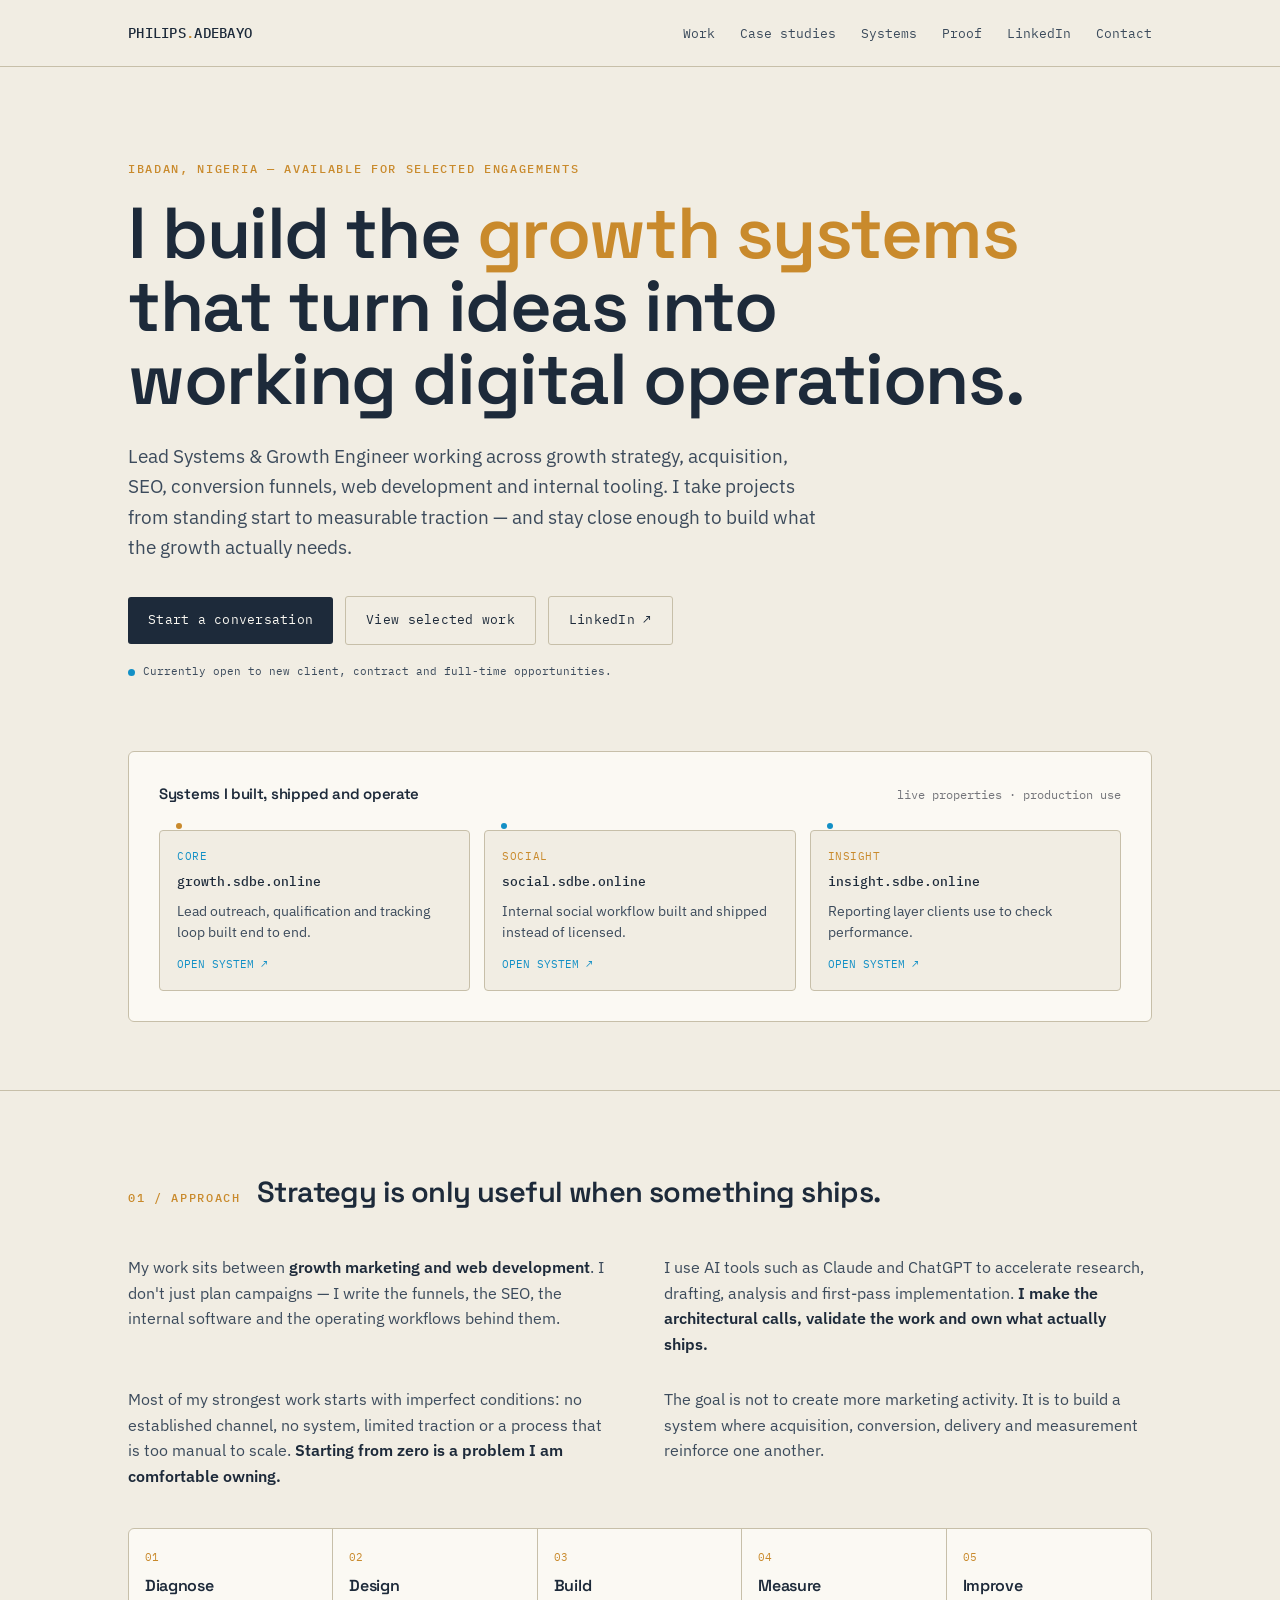
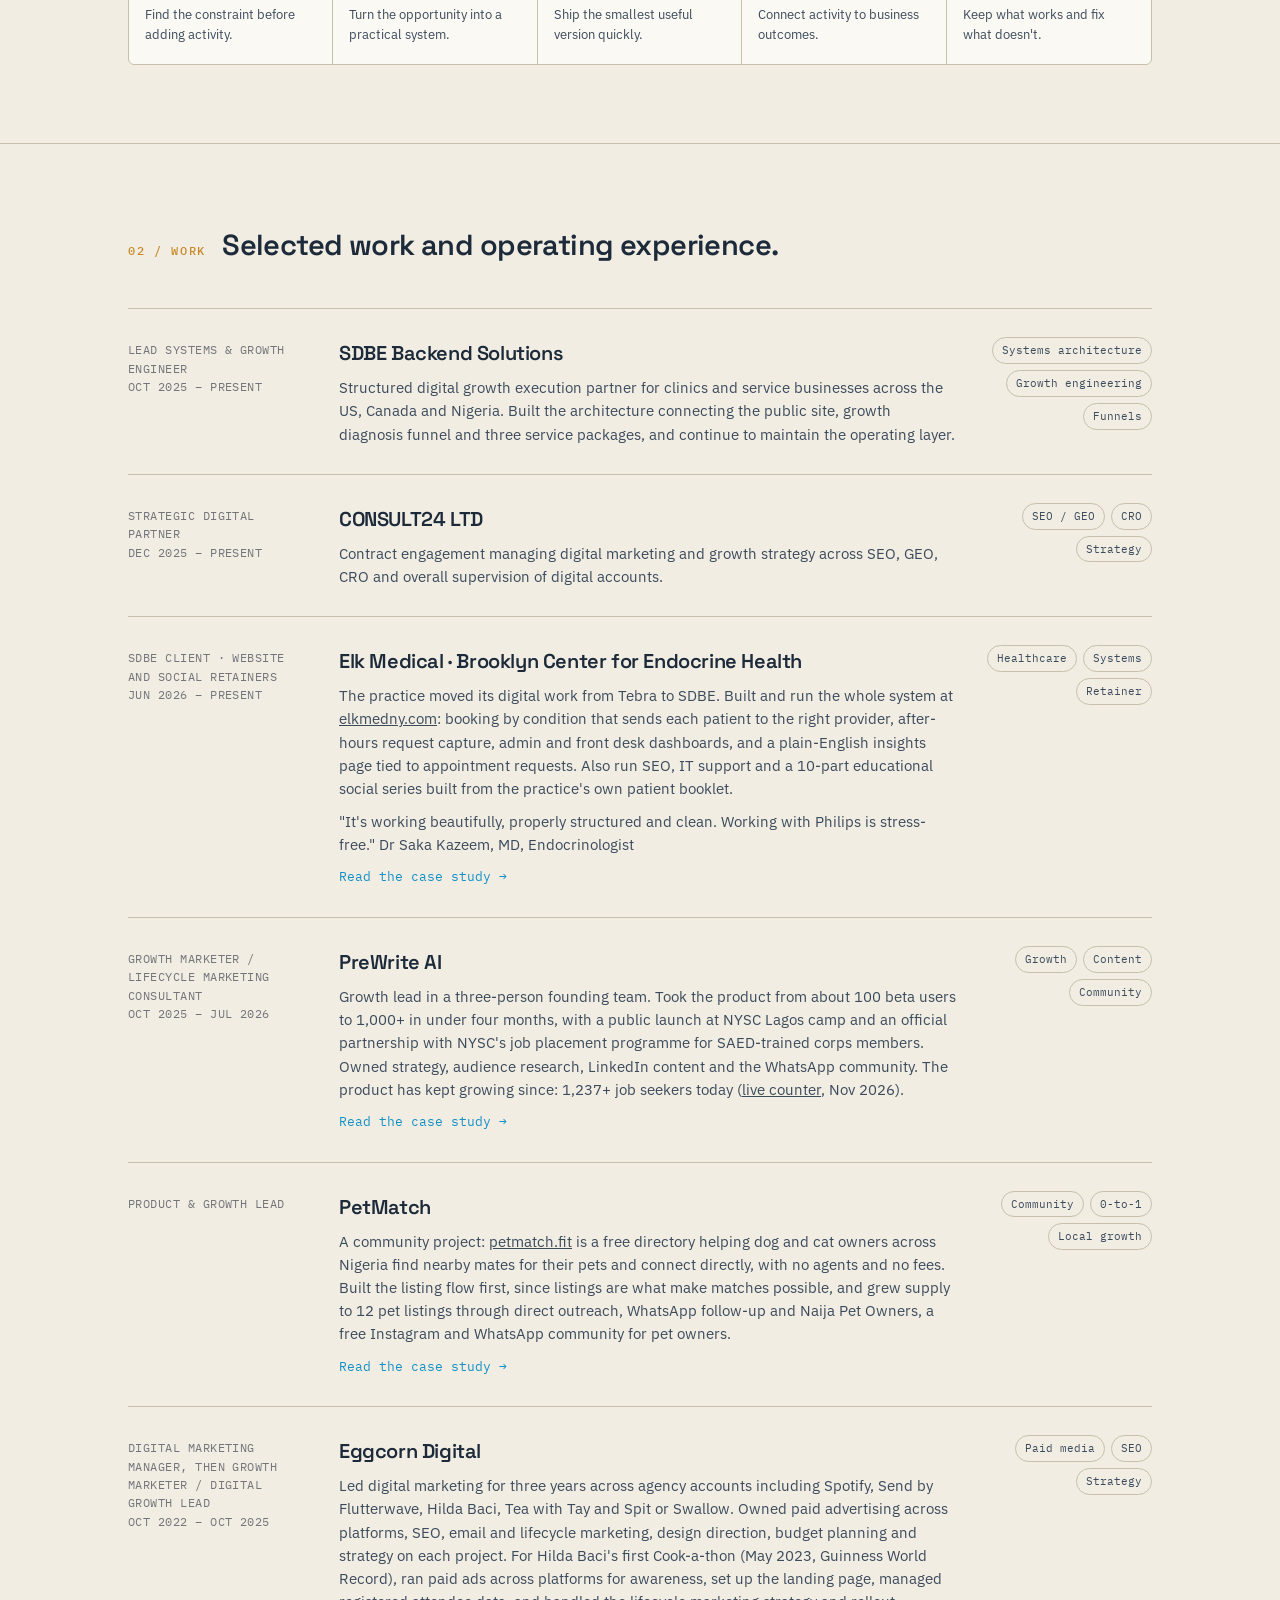
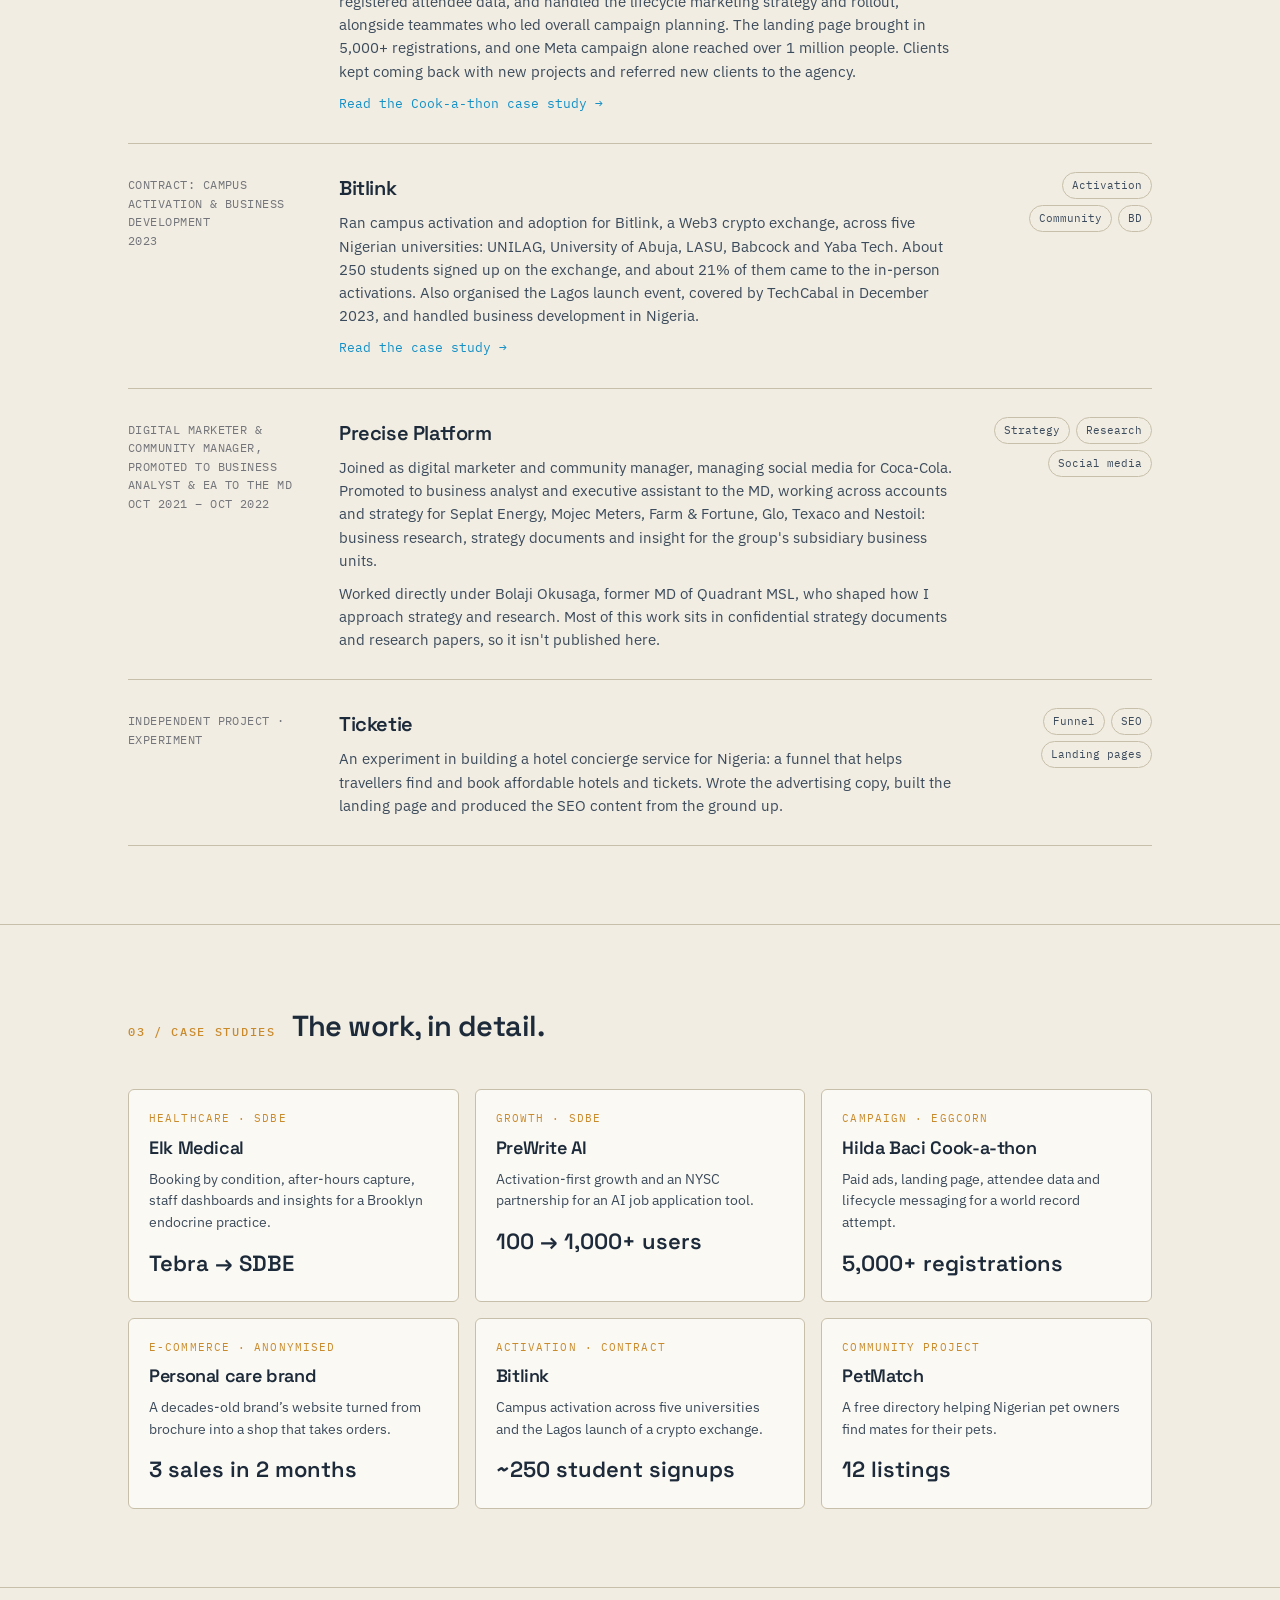
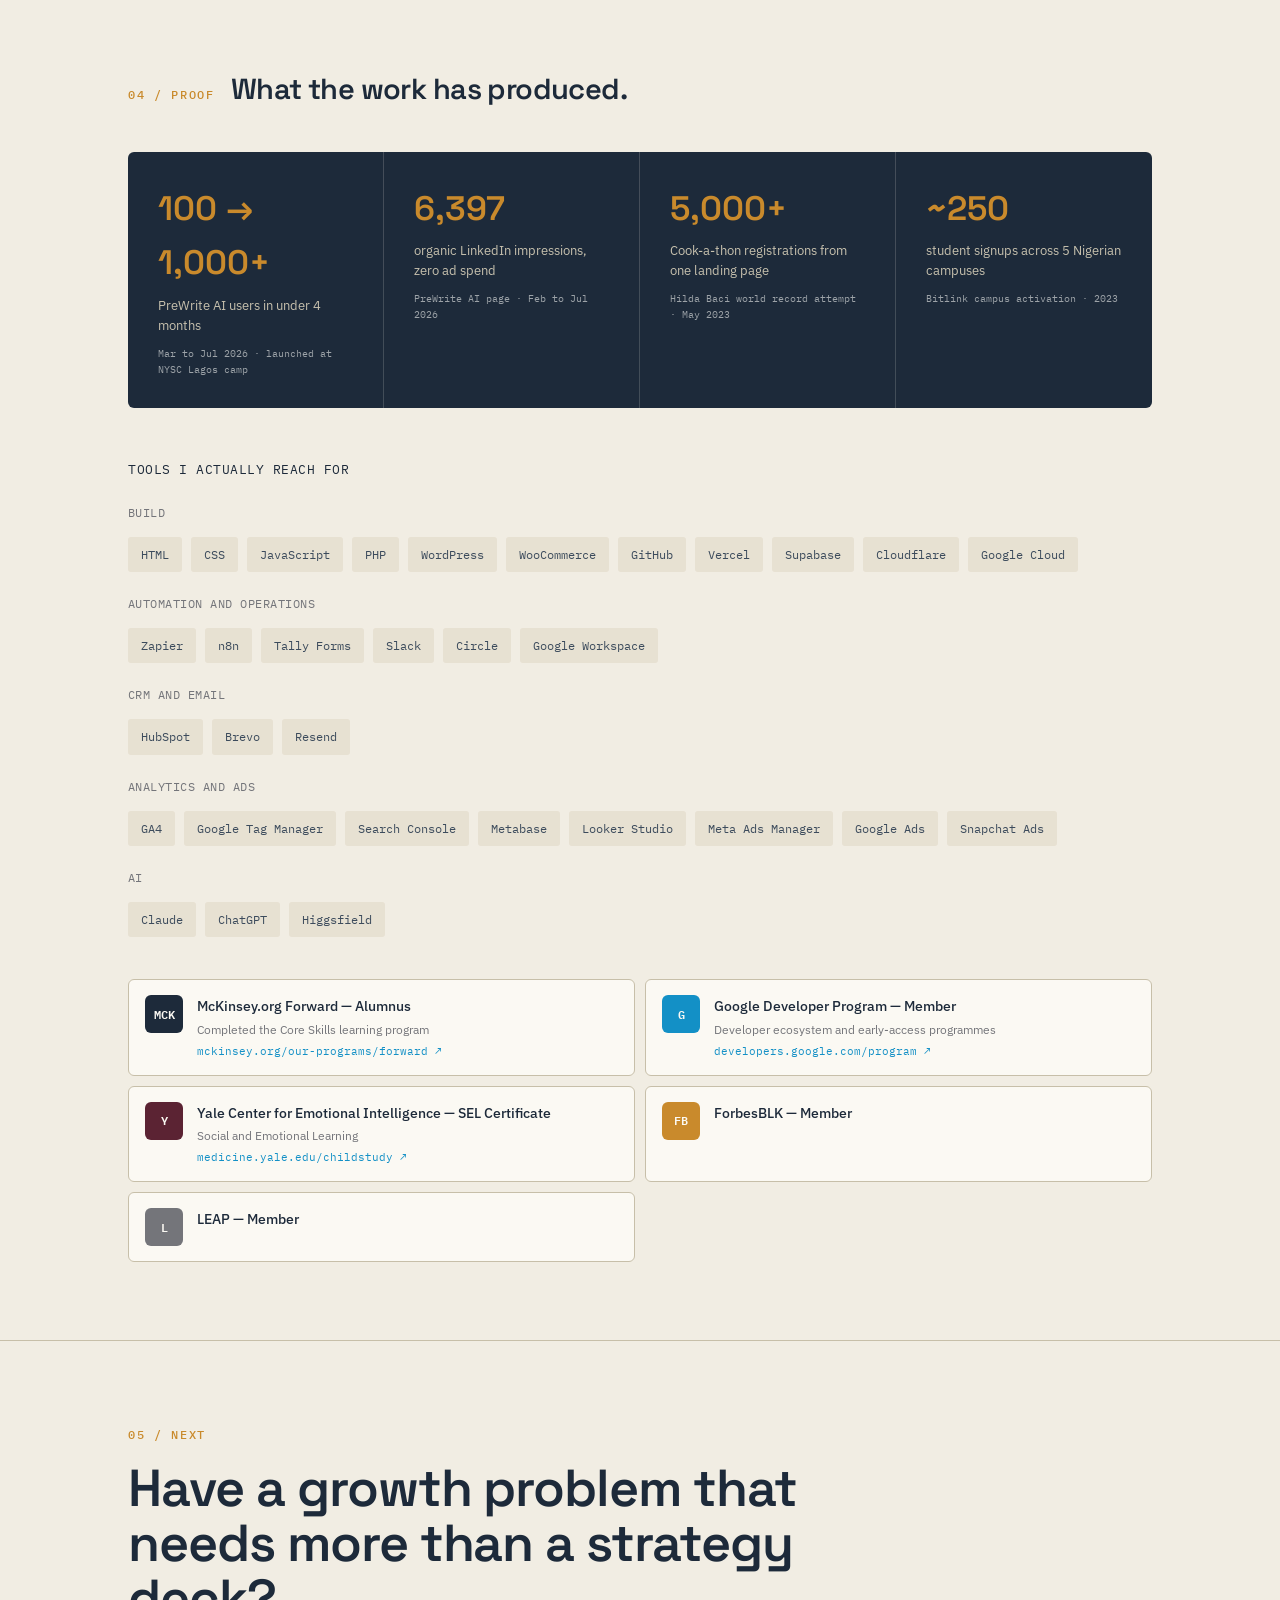
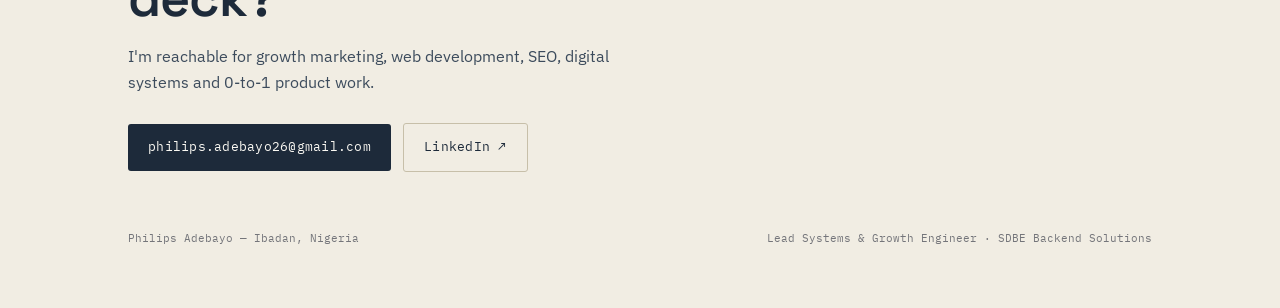
==== commit 265ac814: "Add CRM and email tools and other tools used Co-Authored-By: Claude Opus 5.5 <noreply@anthropic.com>" ====
--- a/index.html
+++ b/index.html
@@ -940,9 +940,10 @@
         <div style="margin-top:52px;">
           <div class="subhead" style="color:var(--ink);font-size:13px;margin-bottom:22px">Tools I actually reach for</div>
 <div style="margin-bottom:22px"><div class="subhead">Build</div><div class="pill-grid"><span class="pill">HTML</span><span class="pill">CSS</span><span class="pill">JavaScript</span><span class="pill">PHP</span><span class="pill">WordPress</span><span class="pill">WooCommerce</span><span class="pill">GitHub</span><span class="pill">Vercel</span><span class="pill">Supabase</span><span class="pill">Cloudflare</span><span class="pill">Google Cloud</span></div></div>
-<div style="margin-bottom:22px"><div class="subhead">Automation and operations</div><div class="pill-grid"><span class="pill">Zapier</span><span class="pill">n8n</span><span class="pill">Tally Forms</span><span class="pill">Resend</span><span class="pill">Slack</span><span class="pill">Circle</span><span class="pill">Google Workspace</span></div></div>
-<div style="margin-bottom:22px"><div class="subhead">Analytics and ads</div><div class="pill-grid"><span class="pill">GA4</span><span class="pill">Google Tag Manager</span><span class="pill">Search Console</span><span class="pill">Metabase</span><span class="pill">Meta Ads Manager</span><span class="pill">Google Ads</span></div></div>
-<div style="margin-bottom:22px"><div class="subhead">AI</div><div class="pill-grid"><span class="pill">Claude</span><span class="pill">ChatGPT</span></div></div>
+<div style="margin-bottom:22px"><div class="subhead">Automation and operations</div><div class="pill-grid"><span class="pill">Zapier</span><span class="pill">n8n</span><span class="pill">Tally Forms</span><span class="pill">Slack</span><span class="pill">Circle</span><span class="pill">Google Workspace</span></div></div>
+<div style="margin-bottom:22px"><div class="subhead">CRM and email</div><div class="pill-grid"><span class="pill">HubSpot</span><span class="pill">Brevo</span><span class="pill">Resend</span></div></div>
+<div style="margin-bottom:22px"><div class="subhead">Analytics and ads</div><div class="pill-grid"><span class="pill">GA4</span><span class="pill">Google Tag Manager</span><span class="pill">Search Console</span><span class="pill">Metabase</span><span class="pill">Looker Studio</span><span class="pill">Meta Ads Manager</span><span class="pill">Google Ads</span><span class="pill">Snapchat Ads</span></div></div>
+<div style="margin-bottom:22px"><div class="subhead">AI</div><div class="pill-grid"><span class="pill">Claude</span><span class="pill">ChatGPT</span><span class="pill">Higgsfield</span></div></div>
         </div>
 
         <div class="credentials">
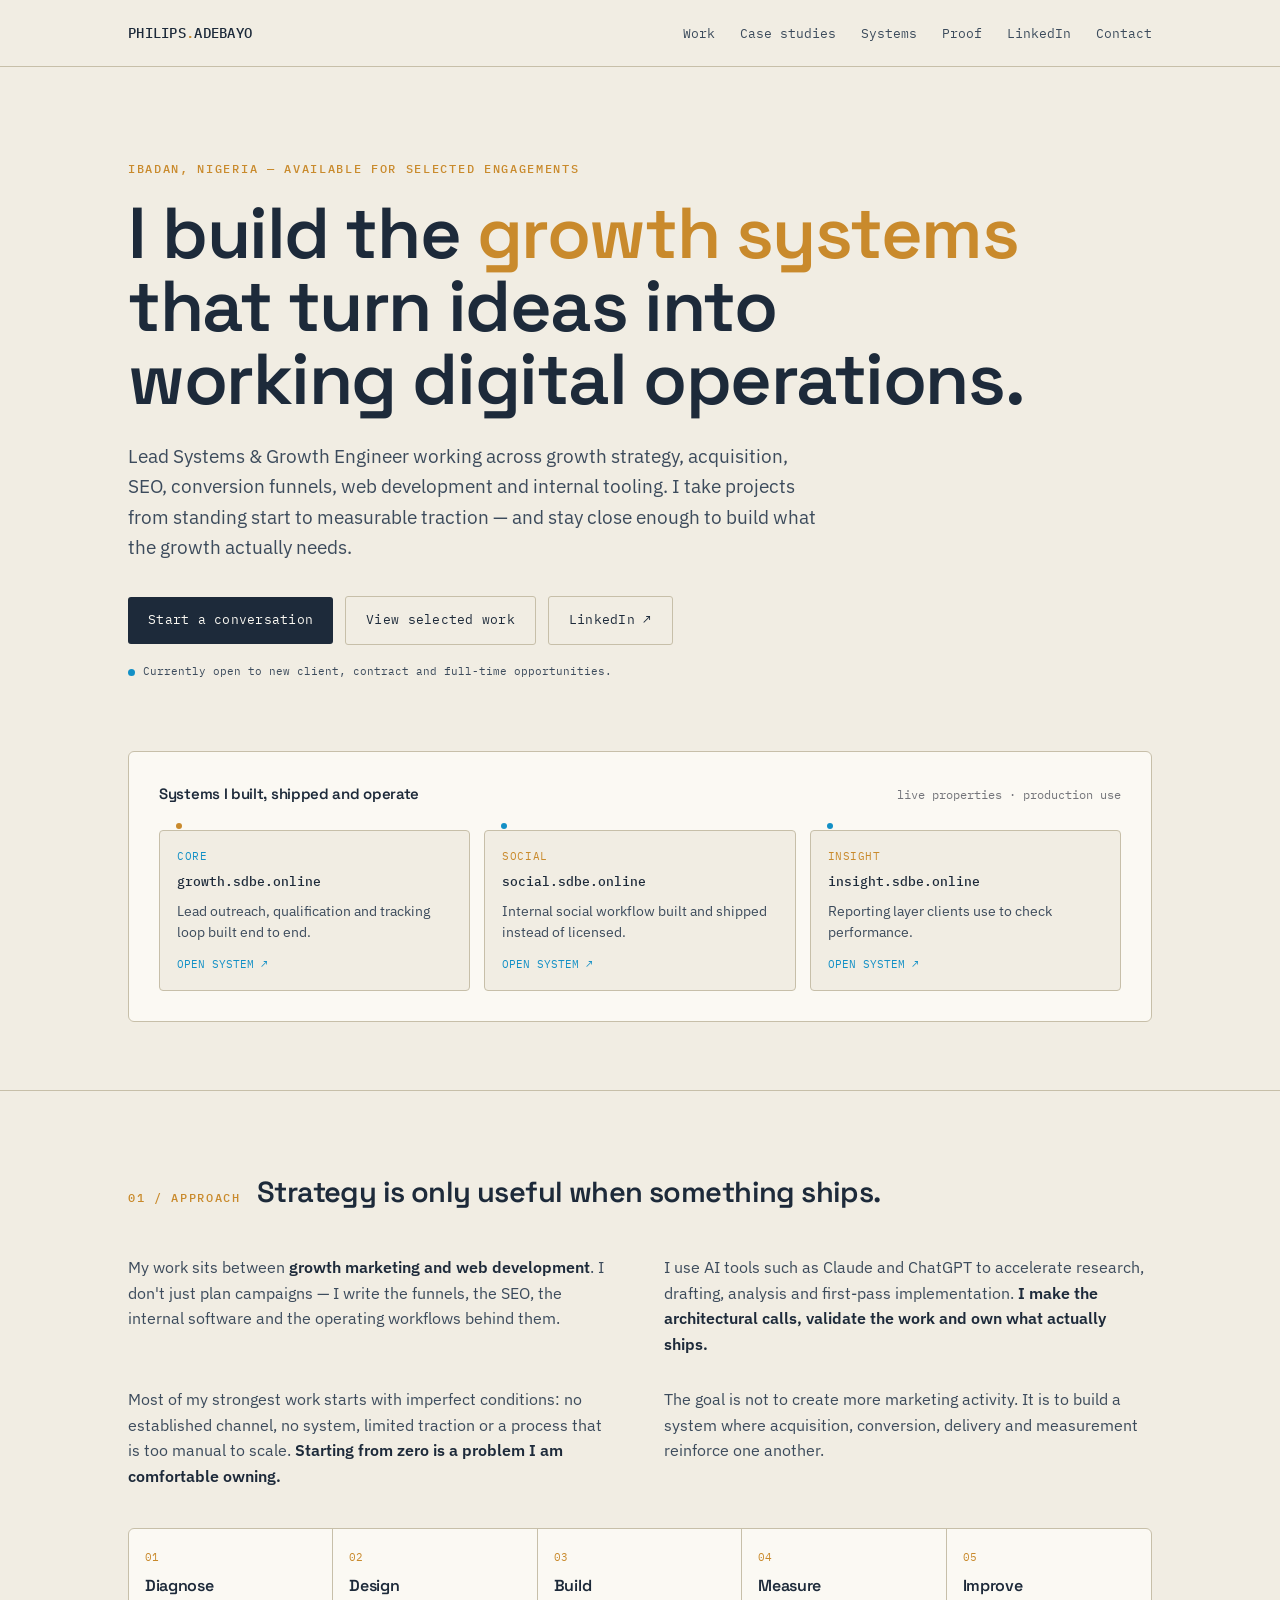
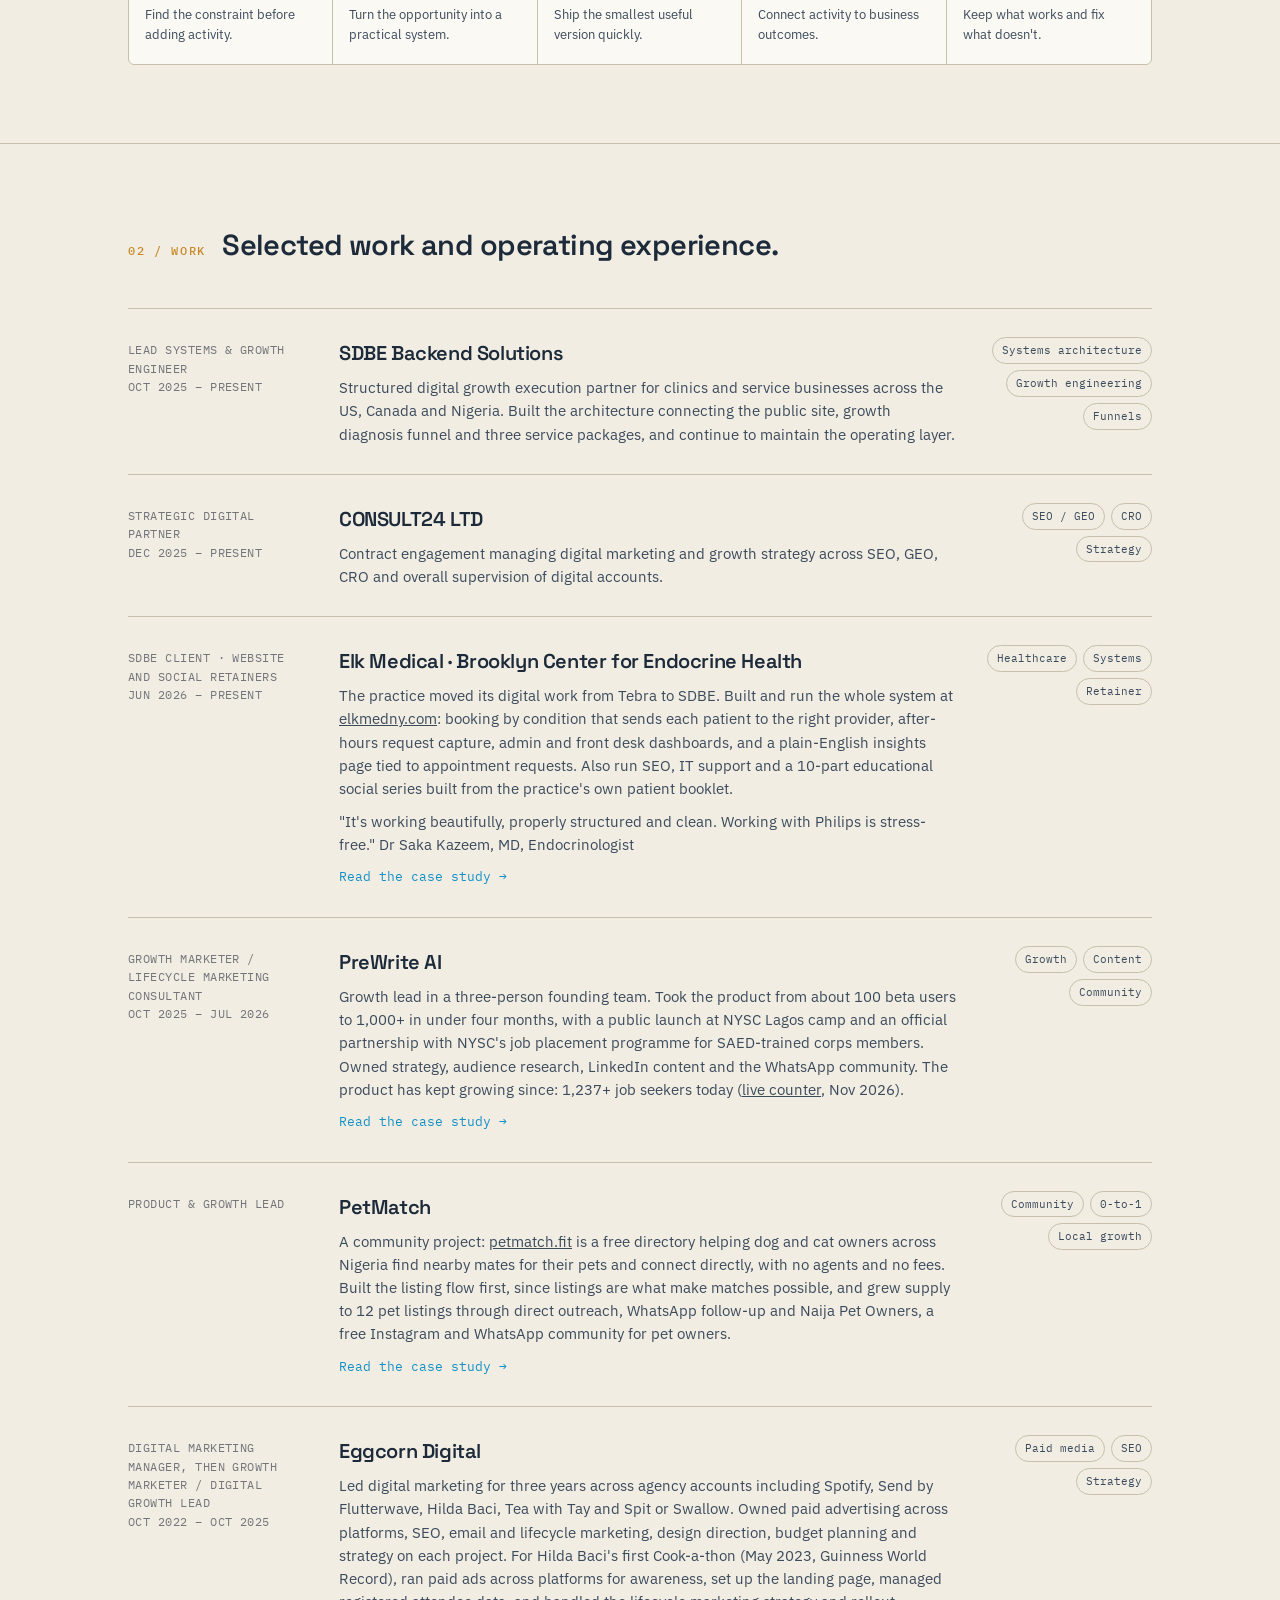
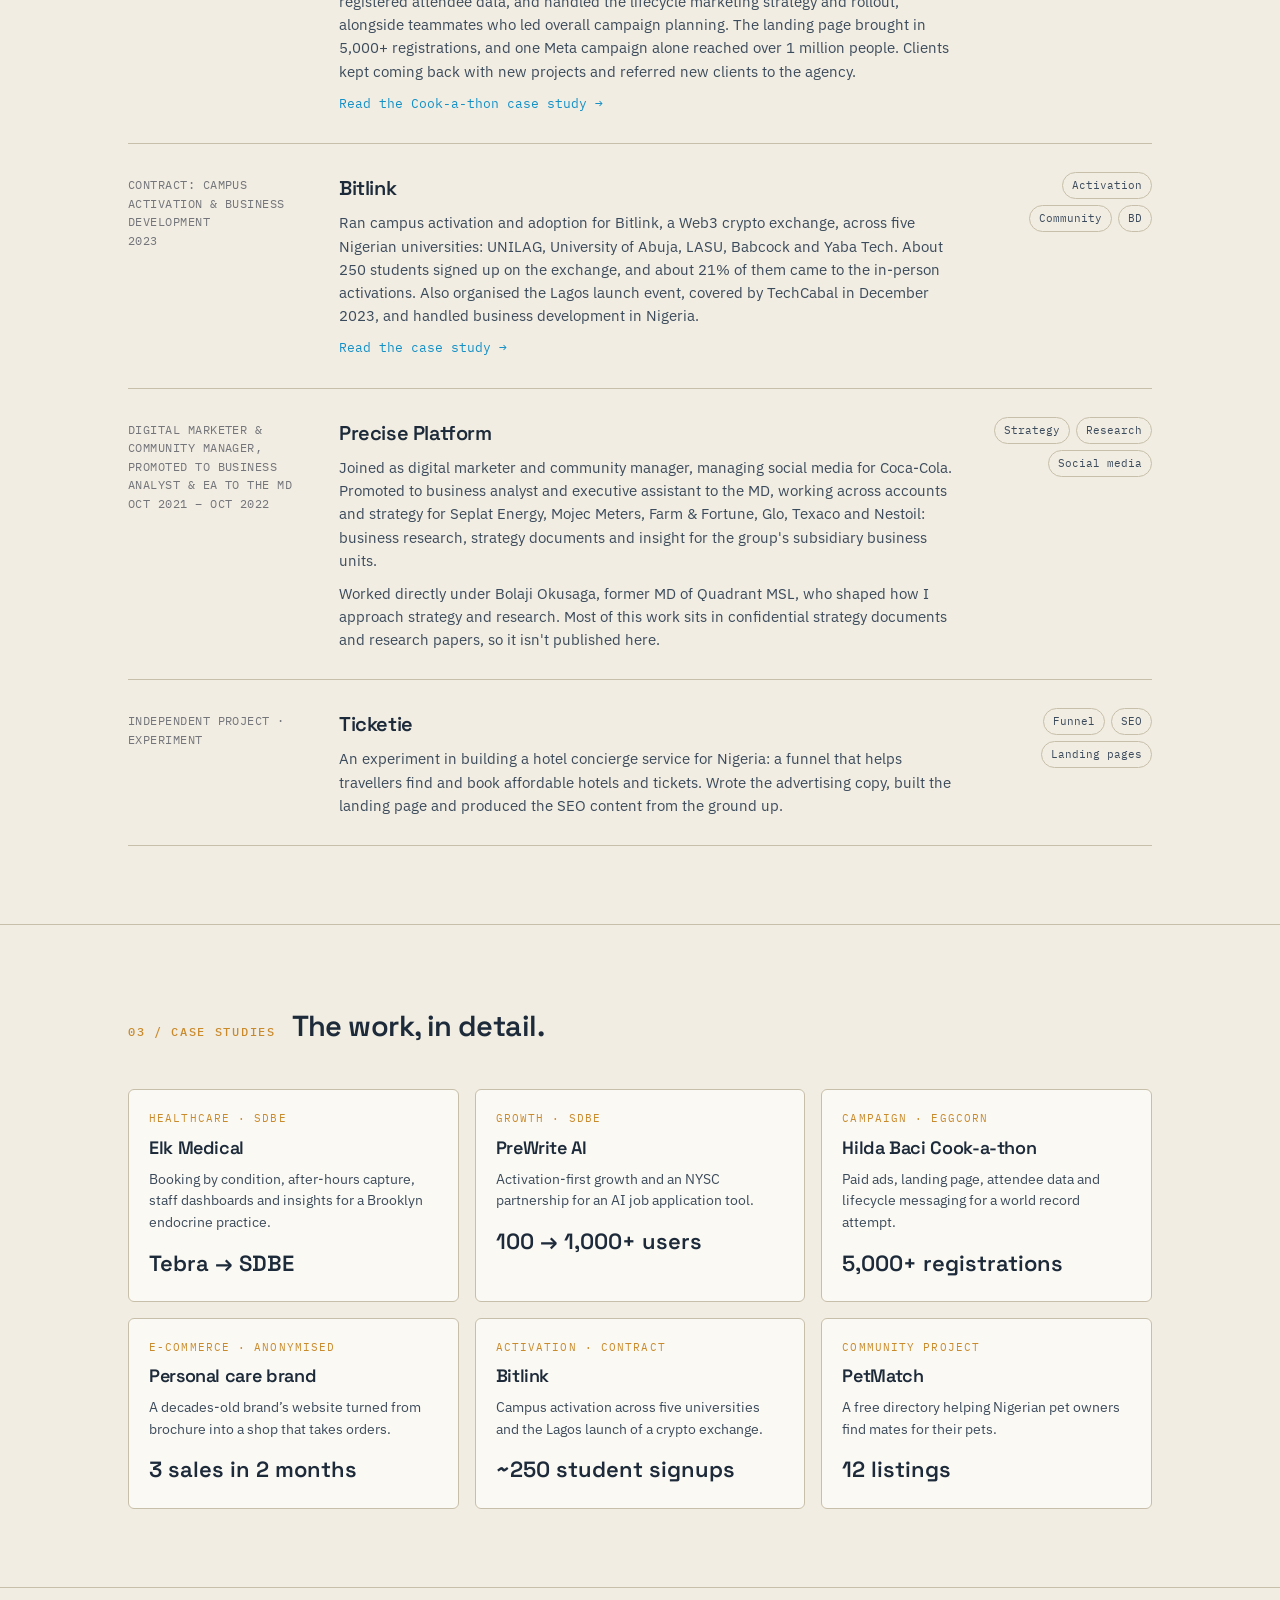
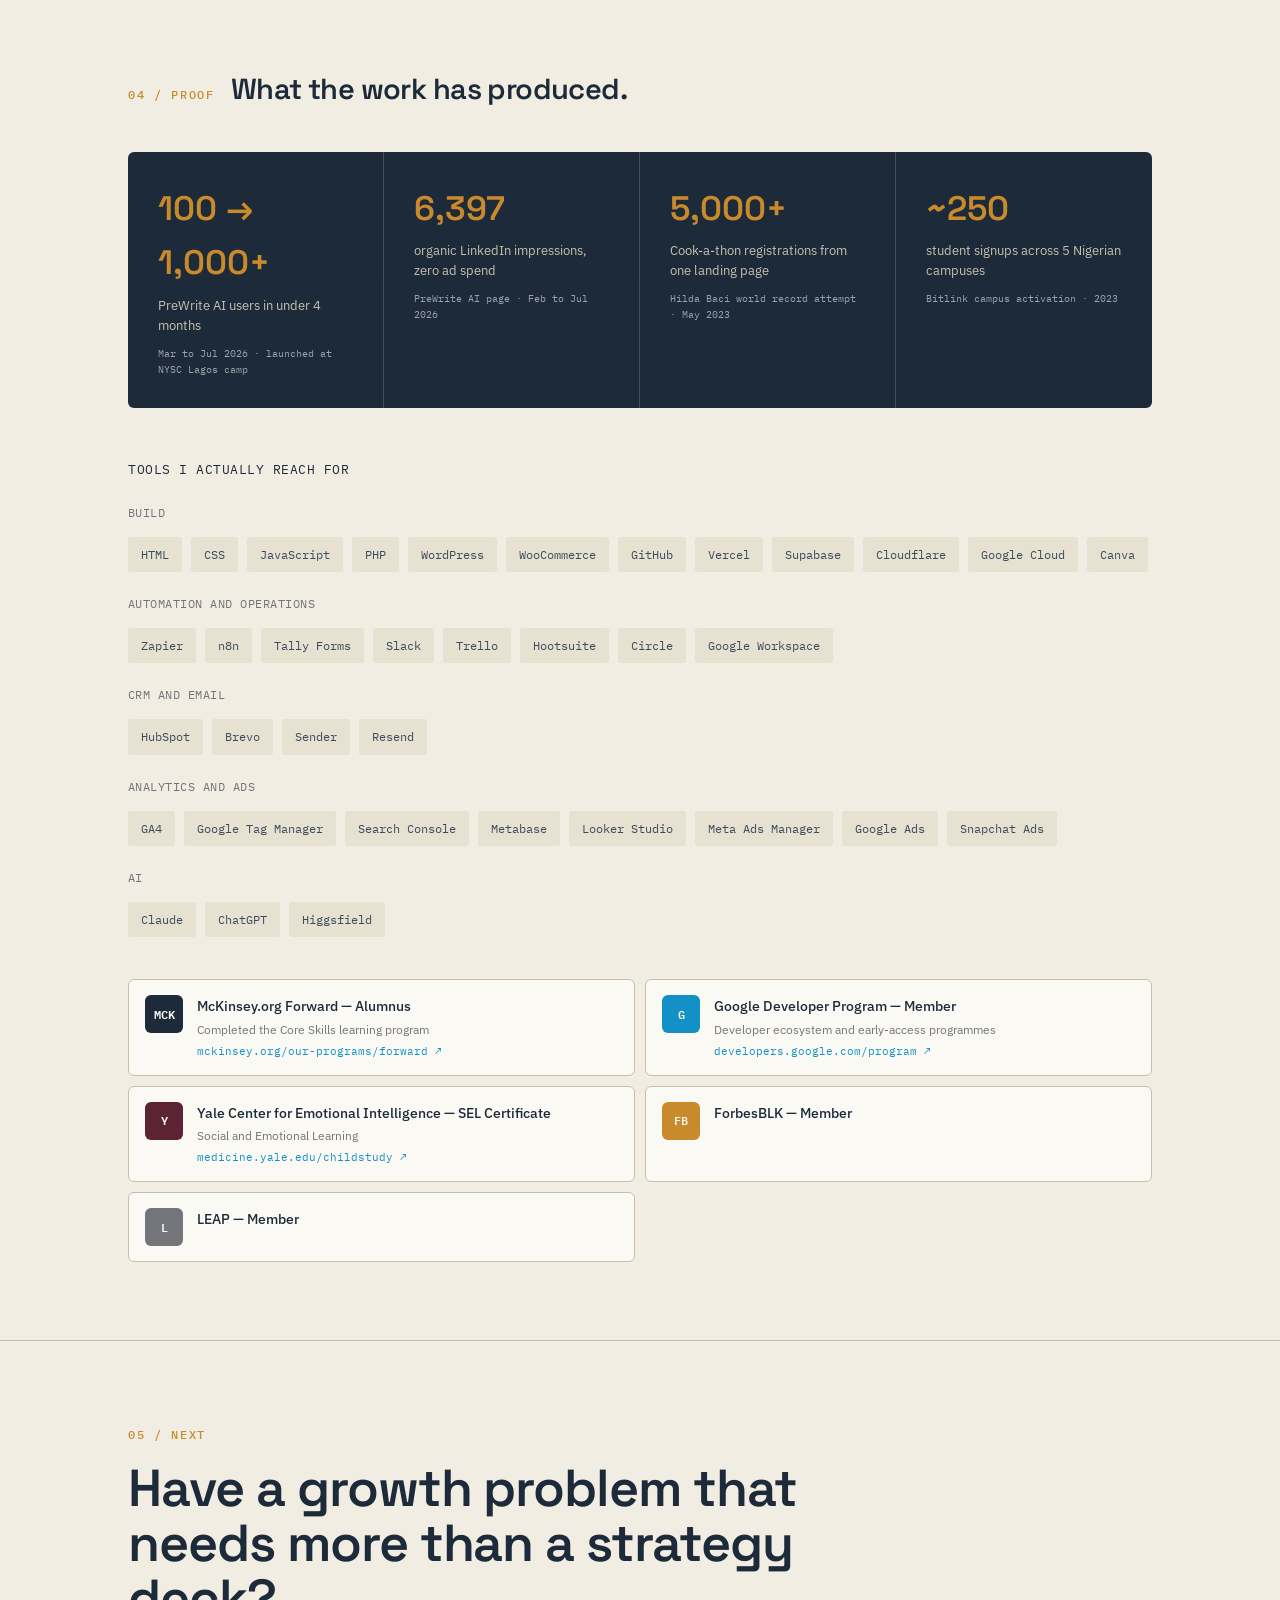
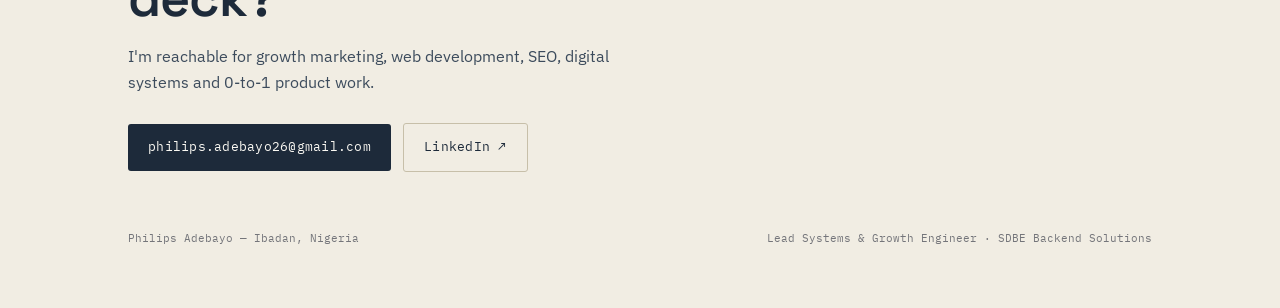
==== commit 3e862f57: "Add Sender, Canva, Hootsuite and Trello Co-Authored-By: Claude Opus 5.5 <noreply@anthropic.com> Clau" ====
--- a/index.html
+++ b/index.html
@@ -939,9 +939,9 @@
 
         <div style="margin-top:52px;">
           <div class="subhead" style="color:var(--ink);font-size:13px;margin-bottom:22px">Tools I actually reach for</div>
-<div style="margin-bottom:22px"><div class="subhead">Build</div><div class="pill-grid"><span class="pill">HTML</span><span class="pill">CSS</span><span class="pill">JavaScript</span><span class="pill">PHP</span><span class="pill">WordPress</span><span class="pill">WooCommerce</span><span class="pill">GitHub</span><span class="pill">Vercel</span><span class="pill">Supabase</span><span class="pill">Cloudflare</span><span class="pill">Google Cloud</span></div></div>
-<div style="margin-bottom:22px"><div class="subhead">Automation and operations</div><div class="pill-grid"><span class="pill">Zapier</span><span class="pill">n8n</span><span class="pill">Tally Forms</span><span class="pill">Slack</span><span class="pill">Circle</span><span class="pill">Google Workspace</span></div></div>
-<div style="margin-bottom:22px"><div class="subhead">CRM and email</div><div class="pill-grid"><span class="pill">HubSpot</span><span class="pill">Brevo</span><span class="pill">Resend</span></div></div>
+<div style="margin-bottom:22px"><div class="subhead">Build</div><div class="pill-grid"><span class="pill">HTML</span><span class="pill">CSS</span><span class="pill">JavaScript</span><span class="pill">PHP</span><span class="pill">WordPress</span><span class="pill">WooCommerce</span><span class="pill">GitHub</span><span class="pill">Vercel</span><span class="pill">Supabase</span><span class="pill">Cloudflare</span><span class="pill">Google Cloud</span><span class="pill">Canva</span></div></div>
+<div style="margin-bottom:22px"><div class="subhead">Automation and operations</div><div class="pill-grid"><span class="pill">Zapier</span><span class="pill">n8n</span><span class="pill">Tally Forms</span><span class="pill">Slack</span><span class="pill">Trello</span><span class="pill">Hootsuite</span><span class="pill">Circle</span><span class="pill">Google Workspace</span></div></div>
+<div style="margin-bottom:22px"><div class="subhead">CRM and email</div><div class="pill-grid"><span class="pill">HubSpot</span><span class="pill">Brevo</span><span class="pill">Sender</span><span class="pill">Resend</span></div></div>
 <div style="margin-bottom:22px"><div class="subhead">Analytics and ads</div><div class="pill-grid"><span class="pill">GA4</span><span class="pill">Google Tag Manager</span><span class="pill">Search Console</span><span class="pill">Metabase</span><span class="pill">Looker Studio</span><span class="pill">Meta Ads Manager</span><span class="pill">Google Ads</span><span class="pill">Snapchat Ads</span></div></div>
 <div style="margin-bottom:22px"><div class="subhead">AI</div><div class="pill-grid"><span class="pill">Claude</span><span class="pill">ChatGPT</span><span class="pill">Higgsfield</span></div></div>
         </div>
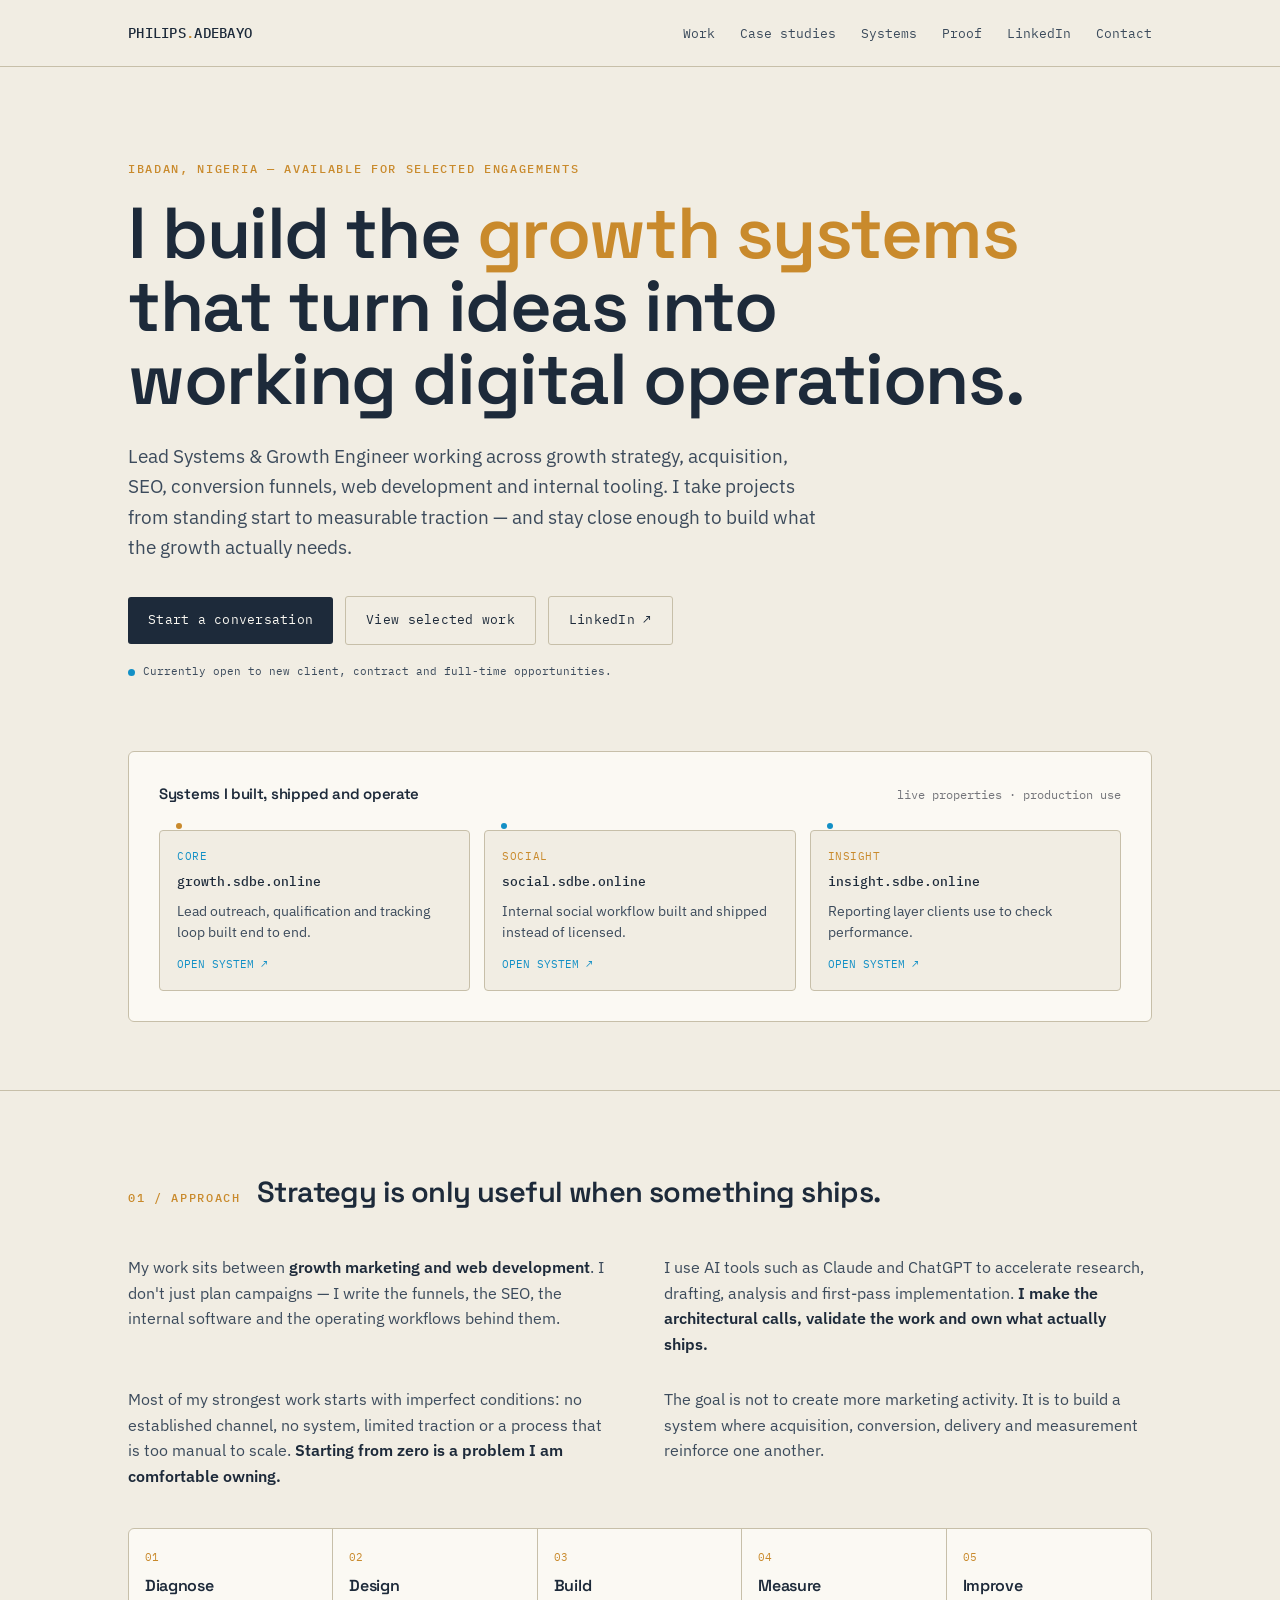
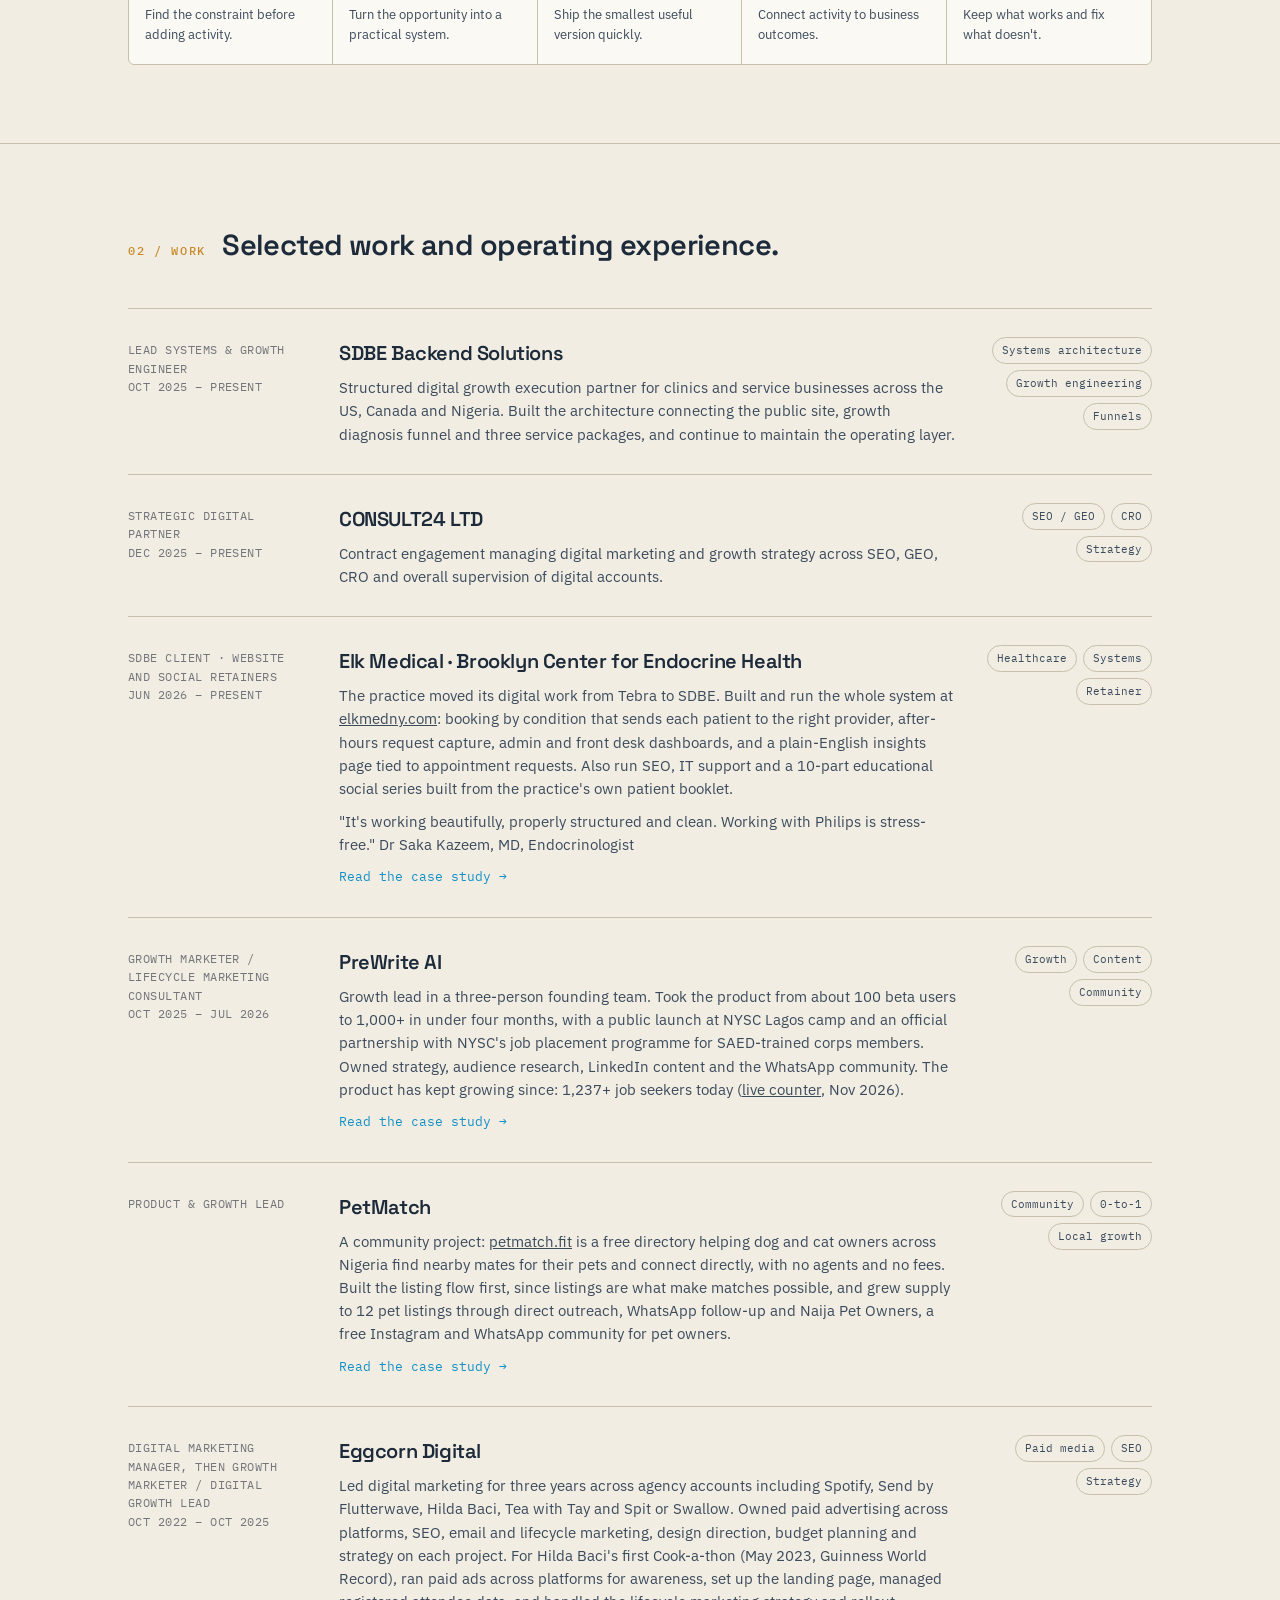
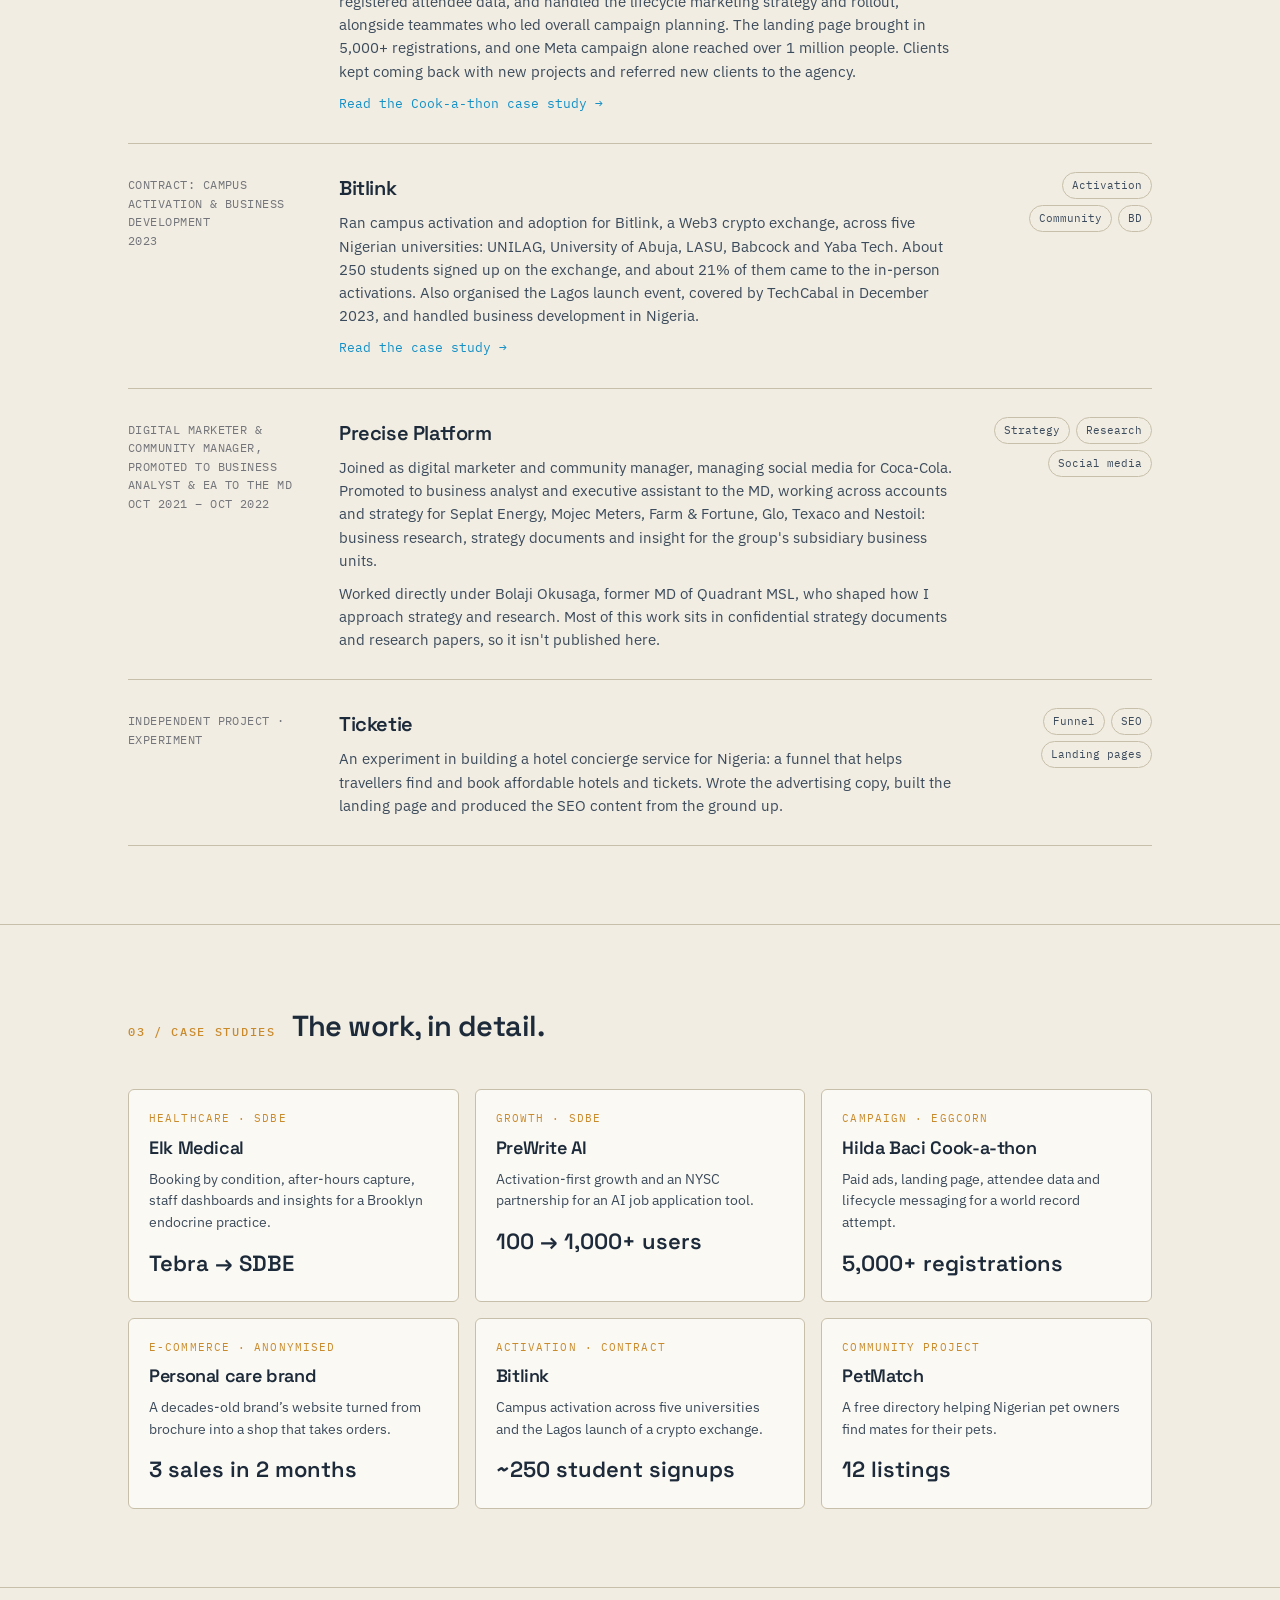
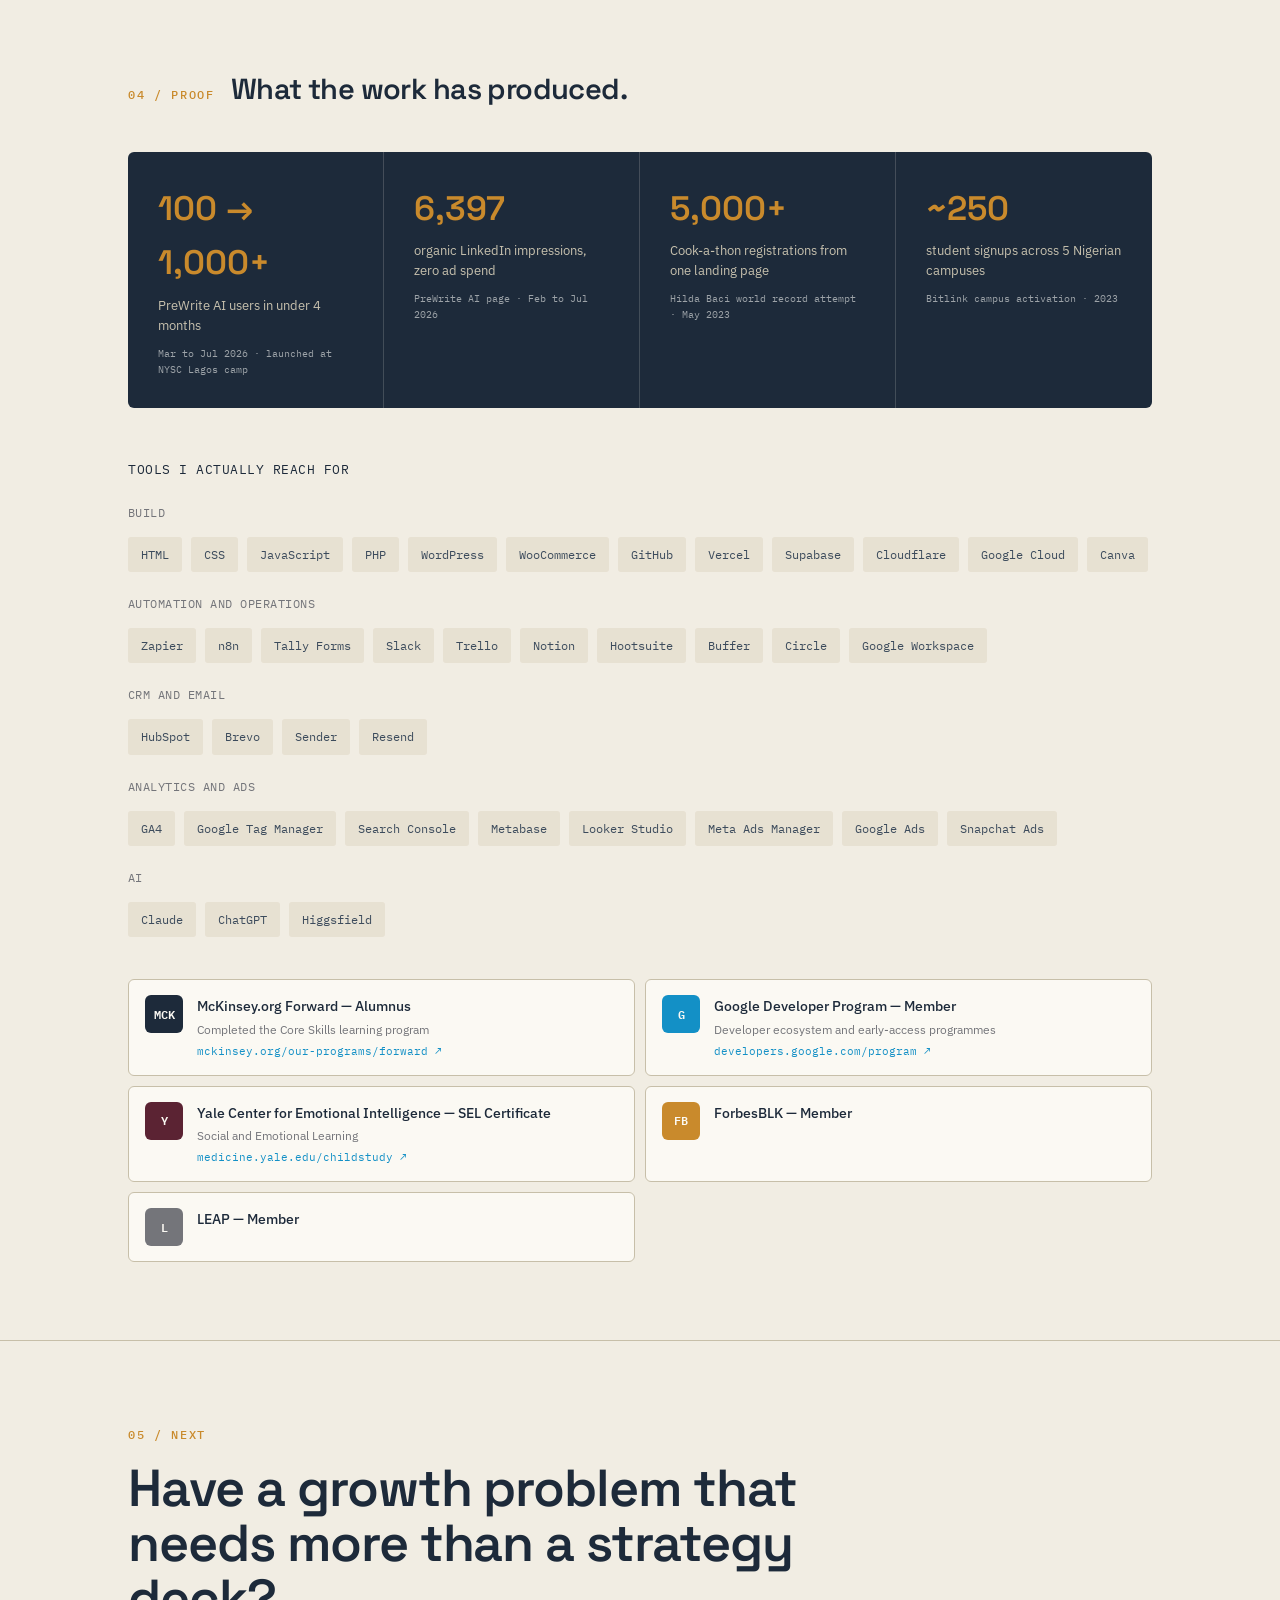
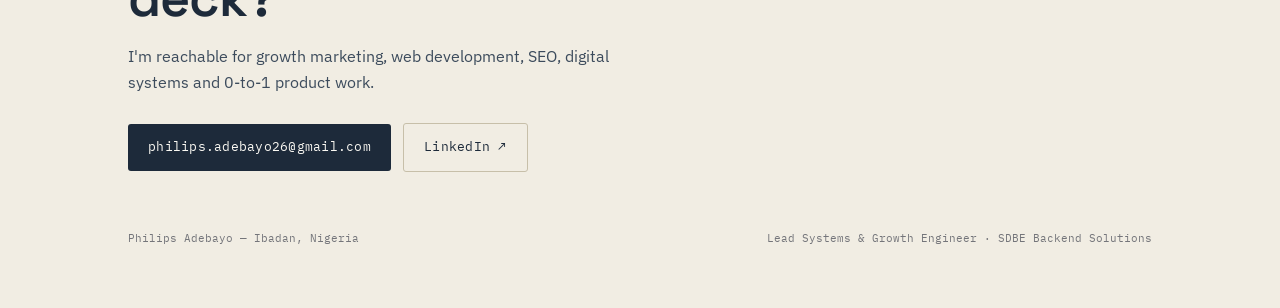
==== commit 0c179179: "Add Buffer and Notion Co-Authored-By: Claude Opus 5.5 <noreply@anthropic.com> Claude-Session: https:" ====
--- a/index.html
+++ b/index.html
@@ -940,7 +940,7 @@
         <div style="margin-top:52px;">
           <div class="subhead" style="color:var(--ink);font-size:13px;margin-bottom:22px">Tools I actually reach for</div>
 <div style="margin-bottom:22px"><div class="subhead">Build</div><div class="pill-grid"><span class="pill">HTML</span><span class="pill">CSS</span><span class="pill">JavaScript</span><span class="pill">PHP</span><span class="pill">WordPress</span><span class="pill">WooCommerce</span><span class="pill">GitHub</span><span class="pill">Vercel</span><span class="pill">Supabase</span><span class="pill">Cloudflare</span><span class="pill">Google Cloud</span><span class="pill">Canva</span></div></div>
-<div style="margin-bottom:22px"><div class="subhead">Automation and operations</div><div class="pill-grid"><span class="pill">Zapier</span><span class="pill">n8n</span><span class="pill">Tally Forms</span><span class="pill">Slack</span><span class="pill">Trello</span><span class="pill">Hootsuite</span><span class="pill">Circle</span><span class="pill">Google Workspace</span></div></div>
+<div style="margin-bottom:22px"><div class="subhead">Automation and operations</div><div class="pill-grid"><span class="pill">Zapier</span><span class="pill">n8n</span><span class="pill">Tally Forms</span><span class="pill">Slack</span><span class="pill">Trello</span><span class="pill">Notion</span><span class="pill">Hootsuite</span><span class="pill">Buffer</span><span class="pill">Circle</span><span class="pill">Google Workspace</span></div></div>
 <div style="margin-bottom:22px"><div class="subhead">CRM and email</div><div class="pill-grid"><span class="pill">HubSpot</span><span class="pill">Brevo</span><span class="pill">Sender</span><span class="pill">Resend</span></div></div>
 <div style="margin-bottom:22px"><div class="subhead">Analytics and ads</div><div class="pill-grid"><span class="pill">GA4</span><span class="pill">Google Tag Manager</span><span class="pill">Search Console</span><span class="pill">Metabase</span><span class="pill">Looker Studio</span><span class="pill">Meta Ads Manager</span><span class="pill">Google Ads</span><span class="pill">Snapchat Ads</span></div></div>
 <div style="margin-bottom:22px"><div class="subhead">AI</div><div class="pill-grid"><span class="pill">Claude</span><span class="pill">ChatGPT</span><span class="pill">Higgsfield</span></div></div>
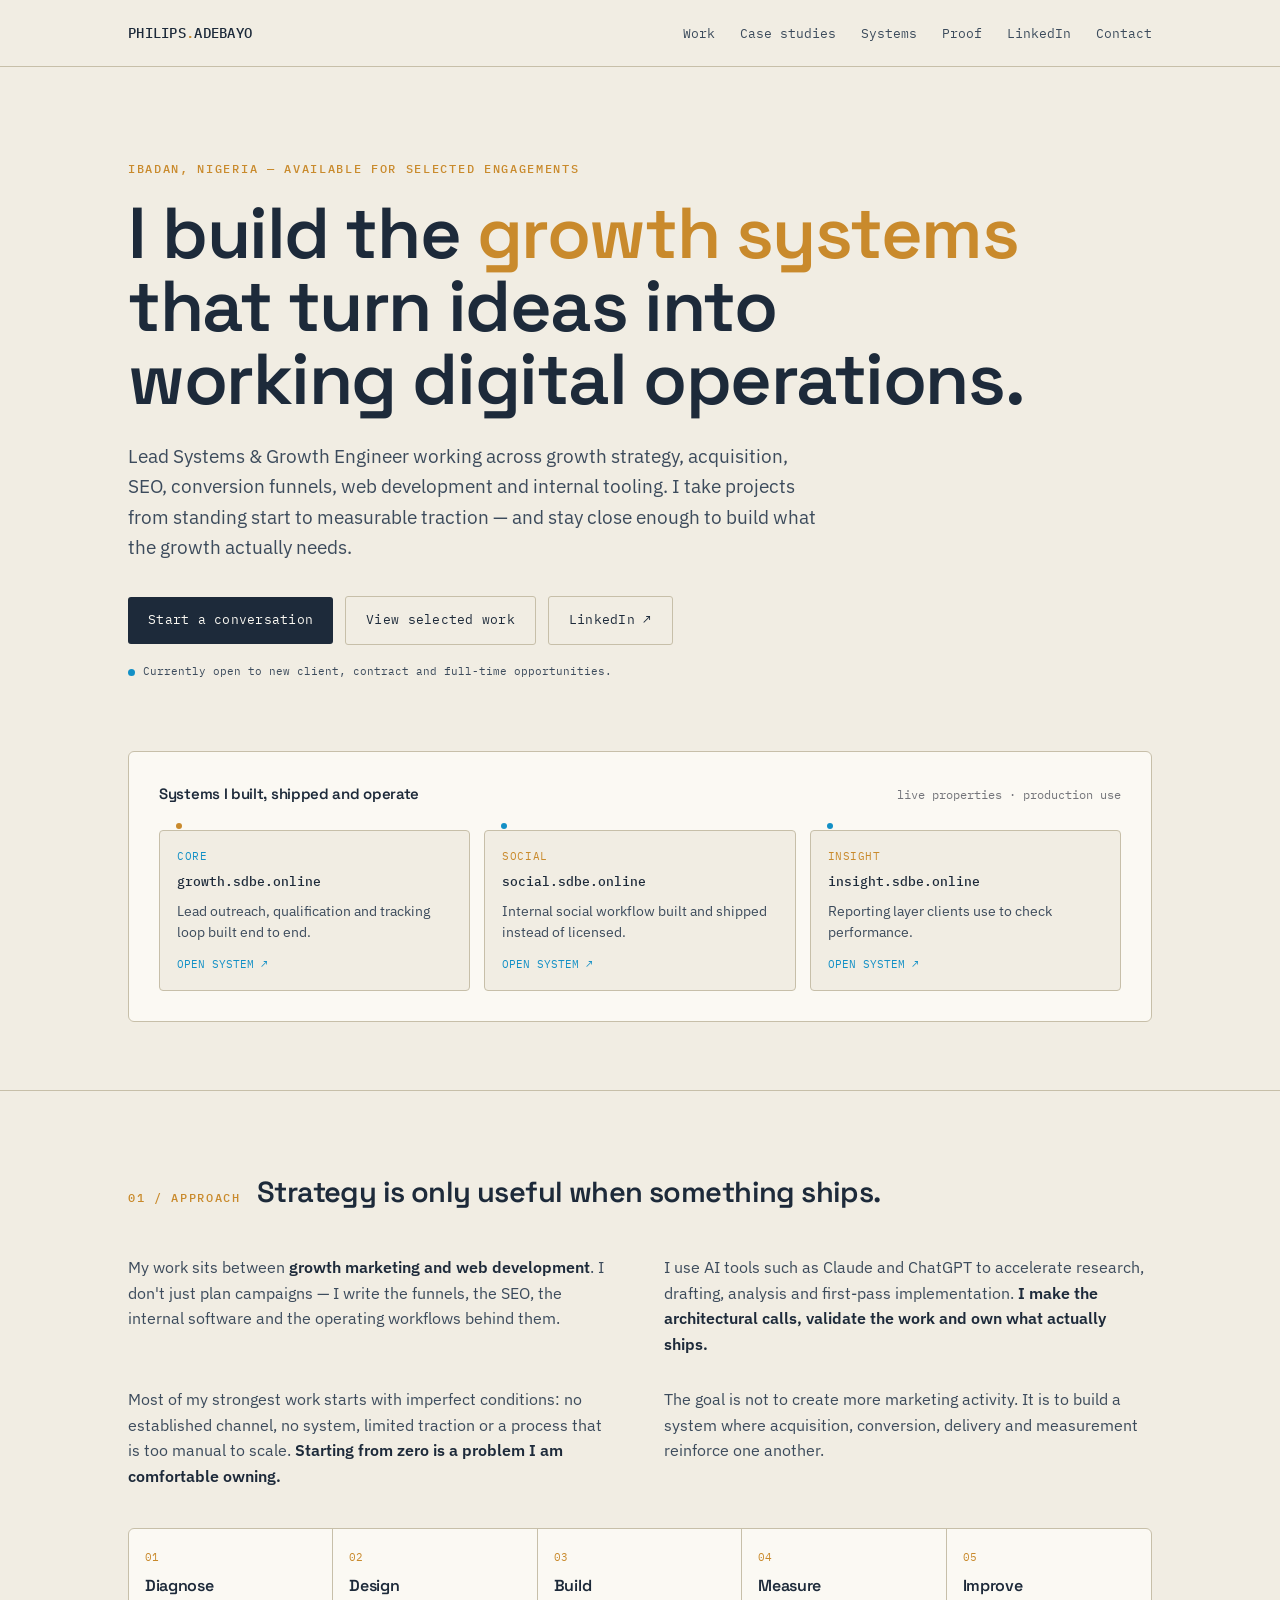
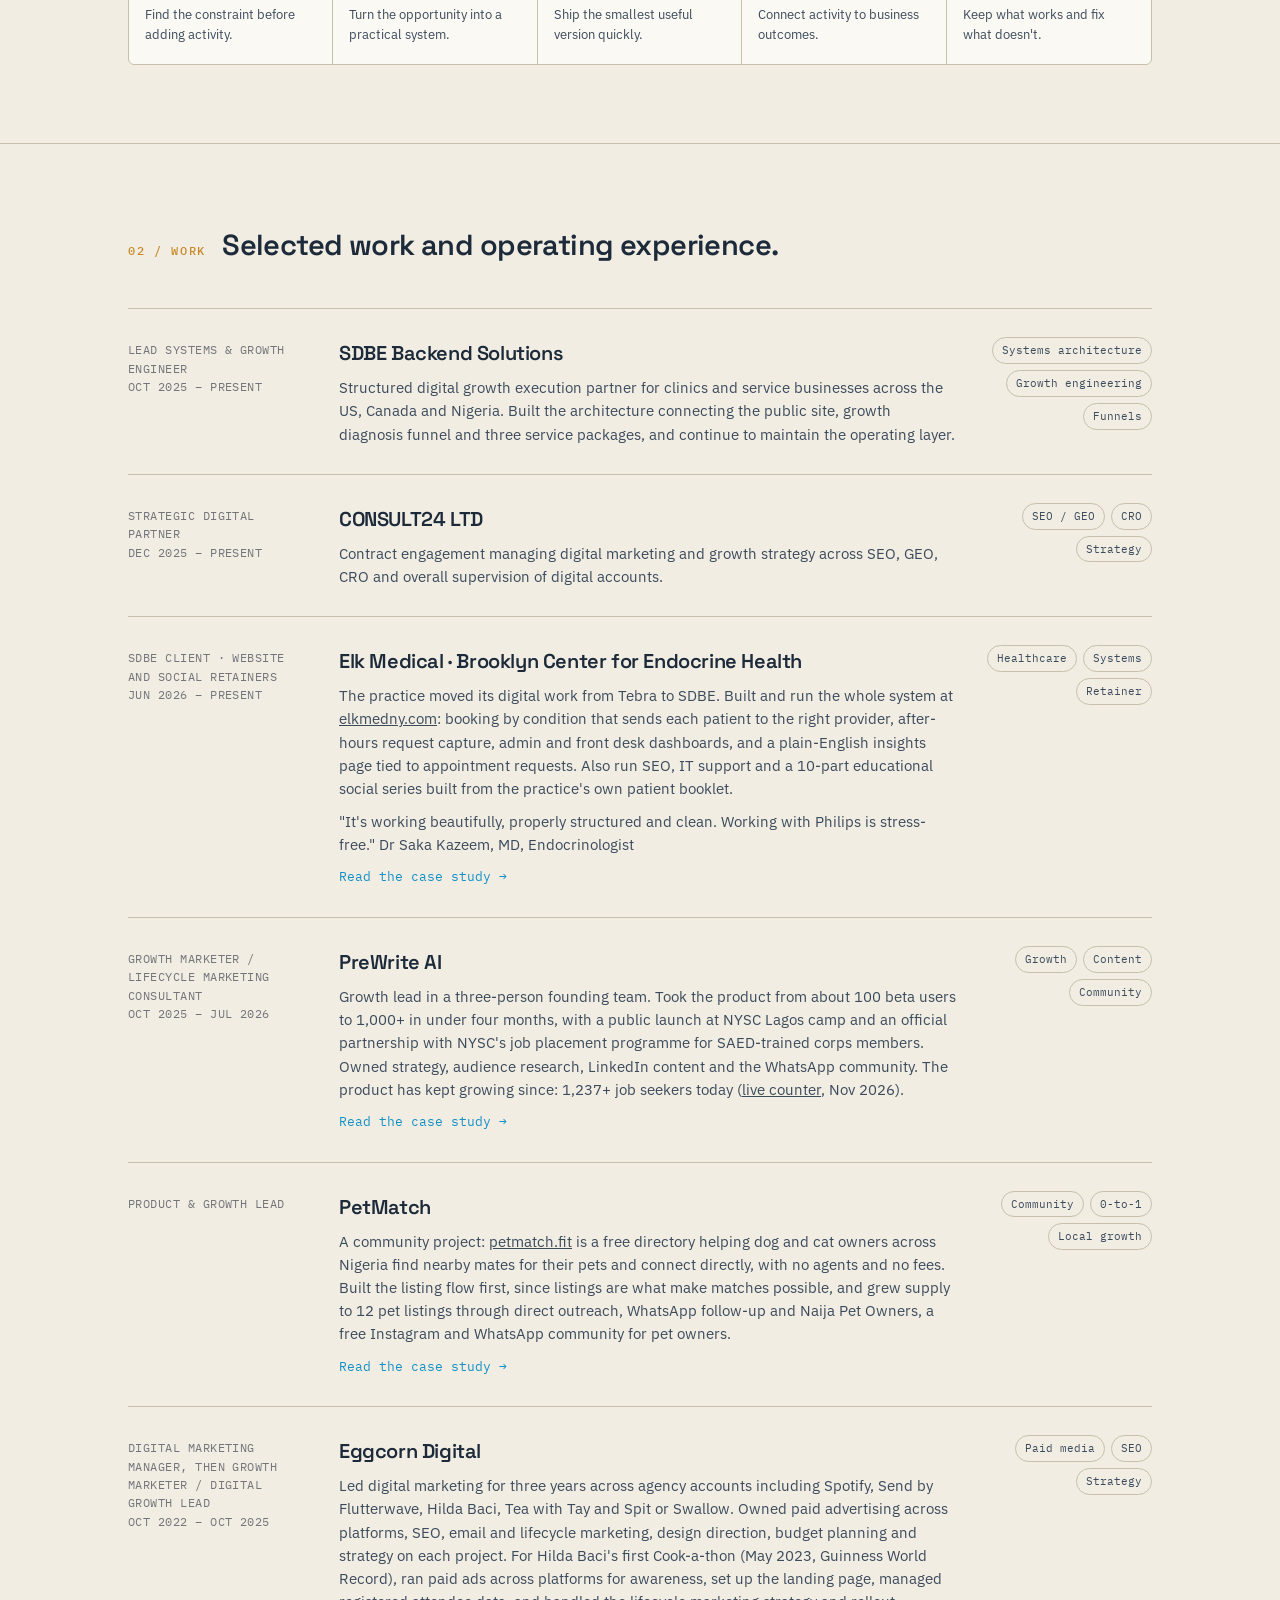
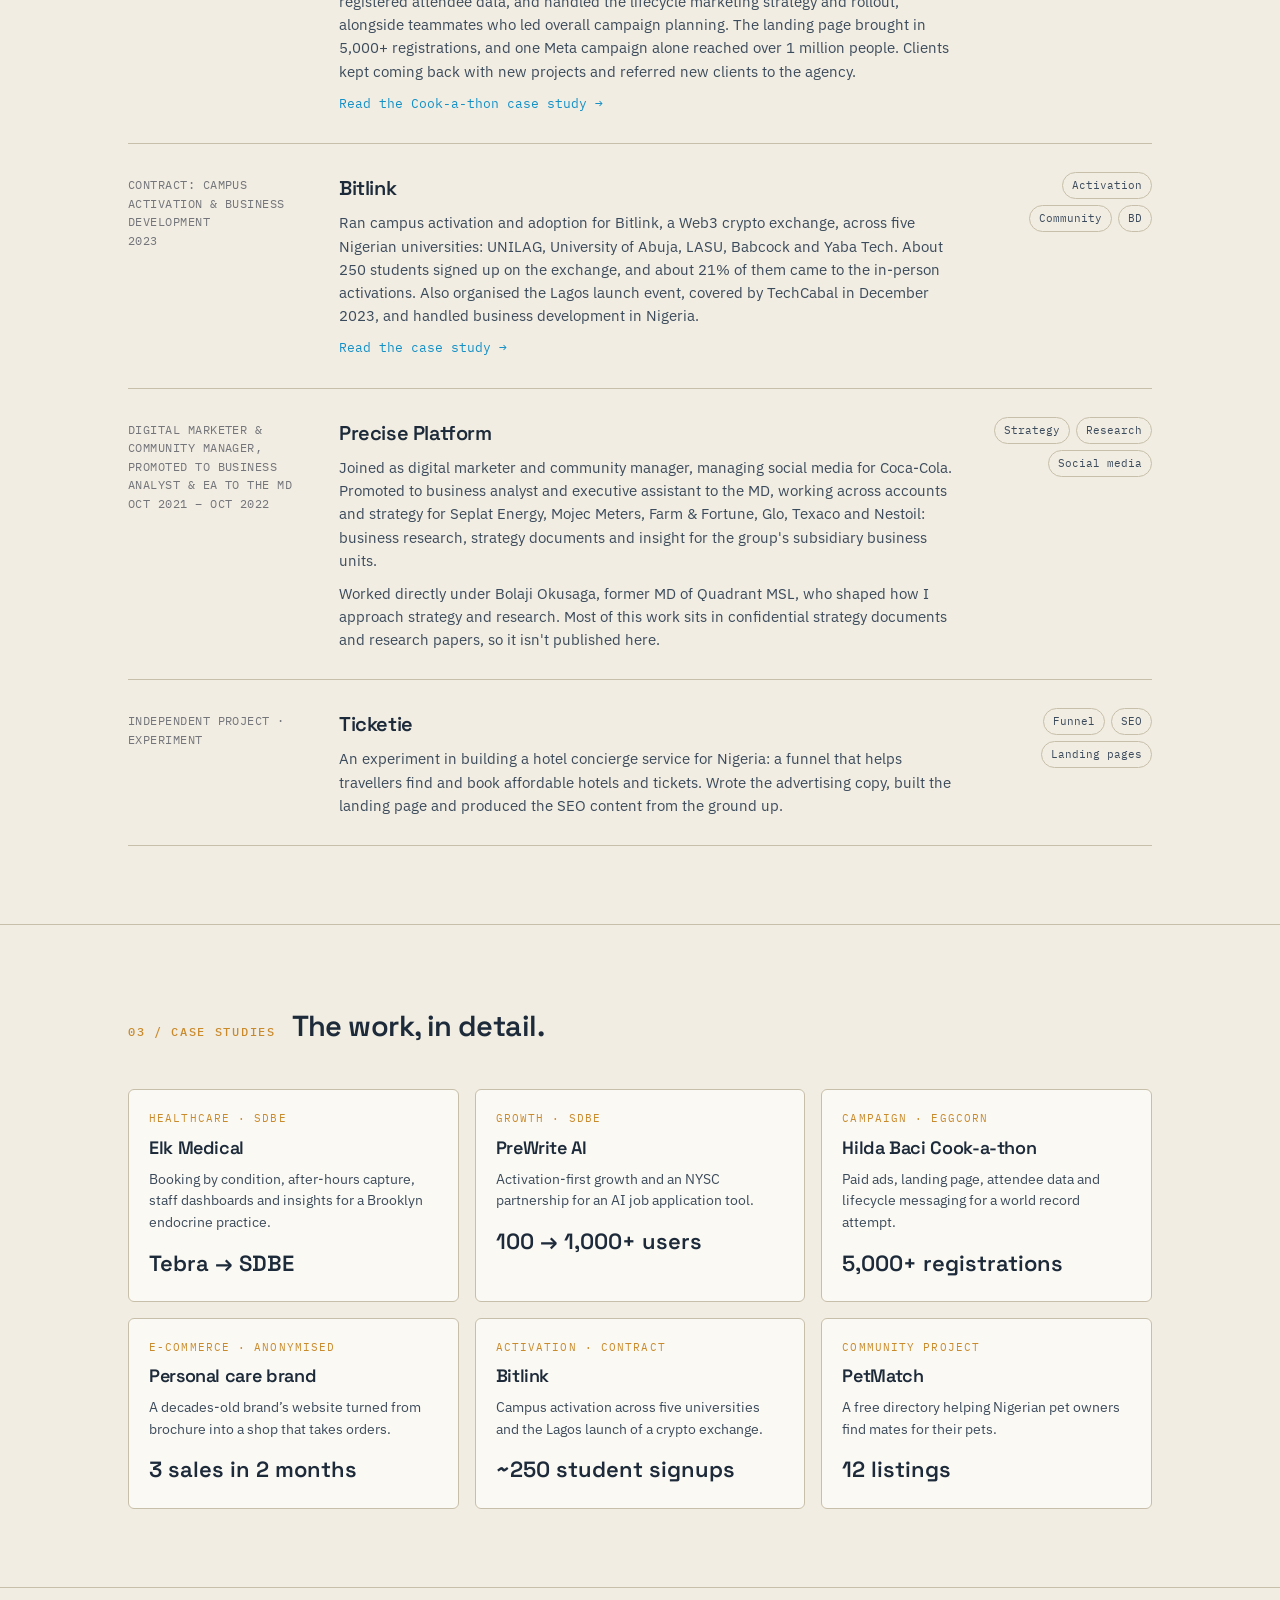
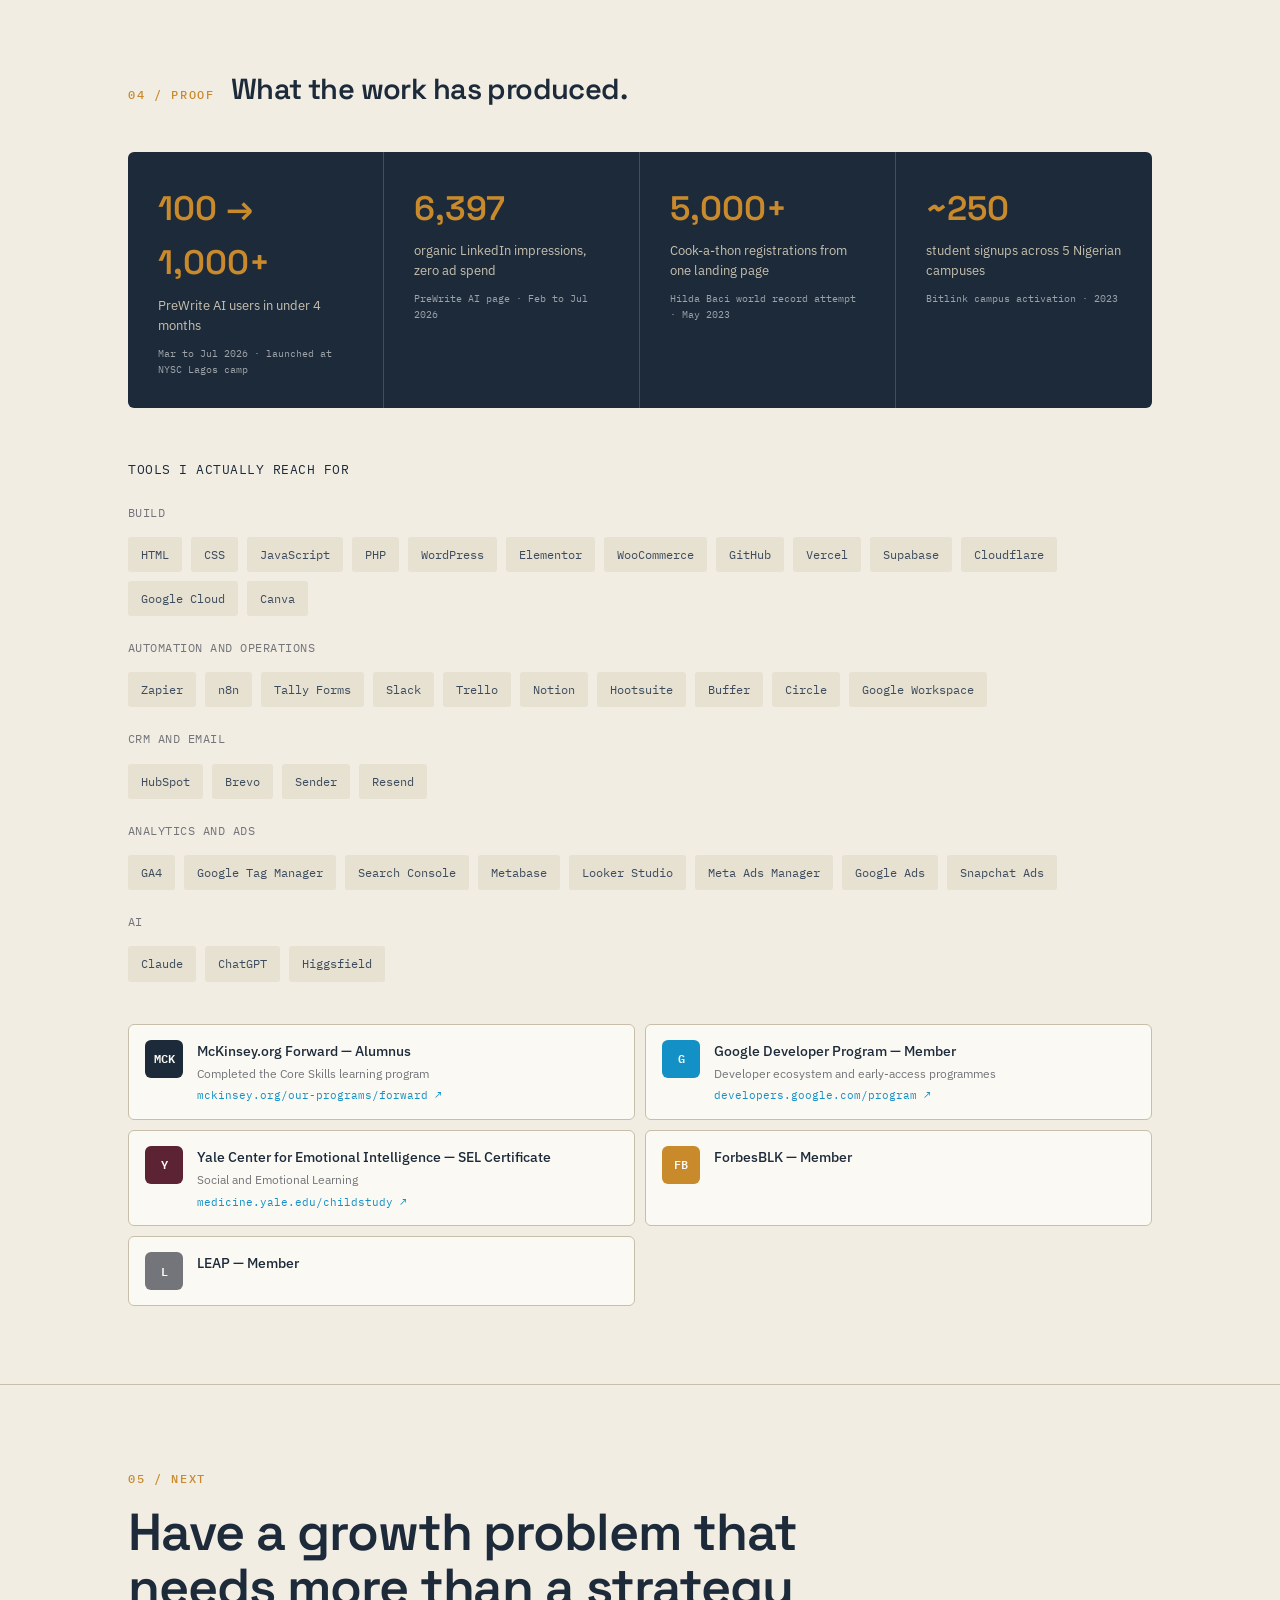
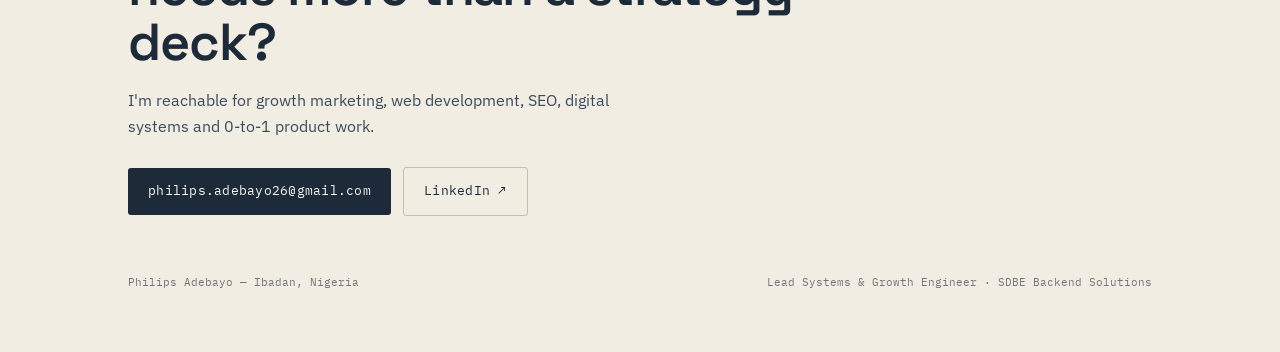
==== commit 8d836b48: "Add Elementor Co-Authored-By: Claude Opus 5.5 <noreply@anthropic.com> Claude-Session: https://claude" ====
--- a/index.html
+++ b/index.html
@@ -939,7 +939,7 @@
 
         <div style="margin-top:52px;">
           <div class="subhead" style="color:var(--ink);font-size:13px;margin-bottom:22px">Tools I actually reach for</div>
-<div style="margin-bottom:22px"><div class="subhead">Build</div><div class="pill-grid"><span class="pill">HTML</span><span class="pill">CSS</span><span class="pill">JavaScript</span><span class="pill">PHP</span><span class="pill">WordPress</span><span class="pill">WooCommerce</span><span class="pill">GitHub</span><span class="pill">Vercel</span><span class="pill">Supabase</span><span class="pill">Cloudflare</span><span class="pill">Google Cloud</span><span class="pill">Canva</span></div></div>
+<div style="margin-bottom:22px"><div class="subhead">Build</div><div class="pill-grid"><span class="pill">HTML</span><span class="pill">CSS</span><span class="pill">JavaScript</span><span class="pill">PHP</span><span class="pill">WordPress</span><span class="pill">Elementor</span><span class="pill">WooCommerce</span><span class="pill">GitHub</span><span class="pill">Vercel</span><span class="pill">Supabase</span><span class="pill">Cloudflare</span><span class="pill">Google Cloud</span><span class="pill">Canva</span></div></div>
 <div style="margin-bottom:22px"><div class="subhead">Automation and operations</div><div class="pill-grid"><span class="pill">Zapier</span><span class="pill">n8n</span><span class="pill">Tally Forms</span><span class="pill">Slack</span><span class="pill">Trello</span><span class="pill">Notion</span><span class="pill">Hootsuite</span><span class="pill">Buffer</span><span class="pill">Circle</span><span class="pill">Google Workspace</span></div></div>
 <div style="margin-bottom:22px"><div class="subhead">CRM and email</div><div class="pill-grid"><span class="pill">HubSpot</span><span class="pill">Brevo</span><span class="pill">Sender</span><span class="pill">Resend</span></div></div>
 <div style="margin-bottom:22px"><div class="subhead">Analytics and ads</div><div class="pill-grid"><span class="pill">GA4</span><span class="pill">Google Tag Manager</span><span class="pill">Search Console</span><span class="pill">Metabase</span><span class="pill">Looker Studio</span><span class="pill">Meta Ads Manager</span><span class="pill">Google Ads</span><span class="pill">Snapchat Ads</span></div></div>
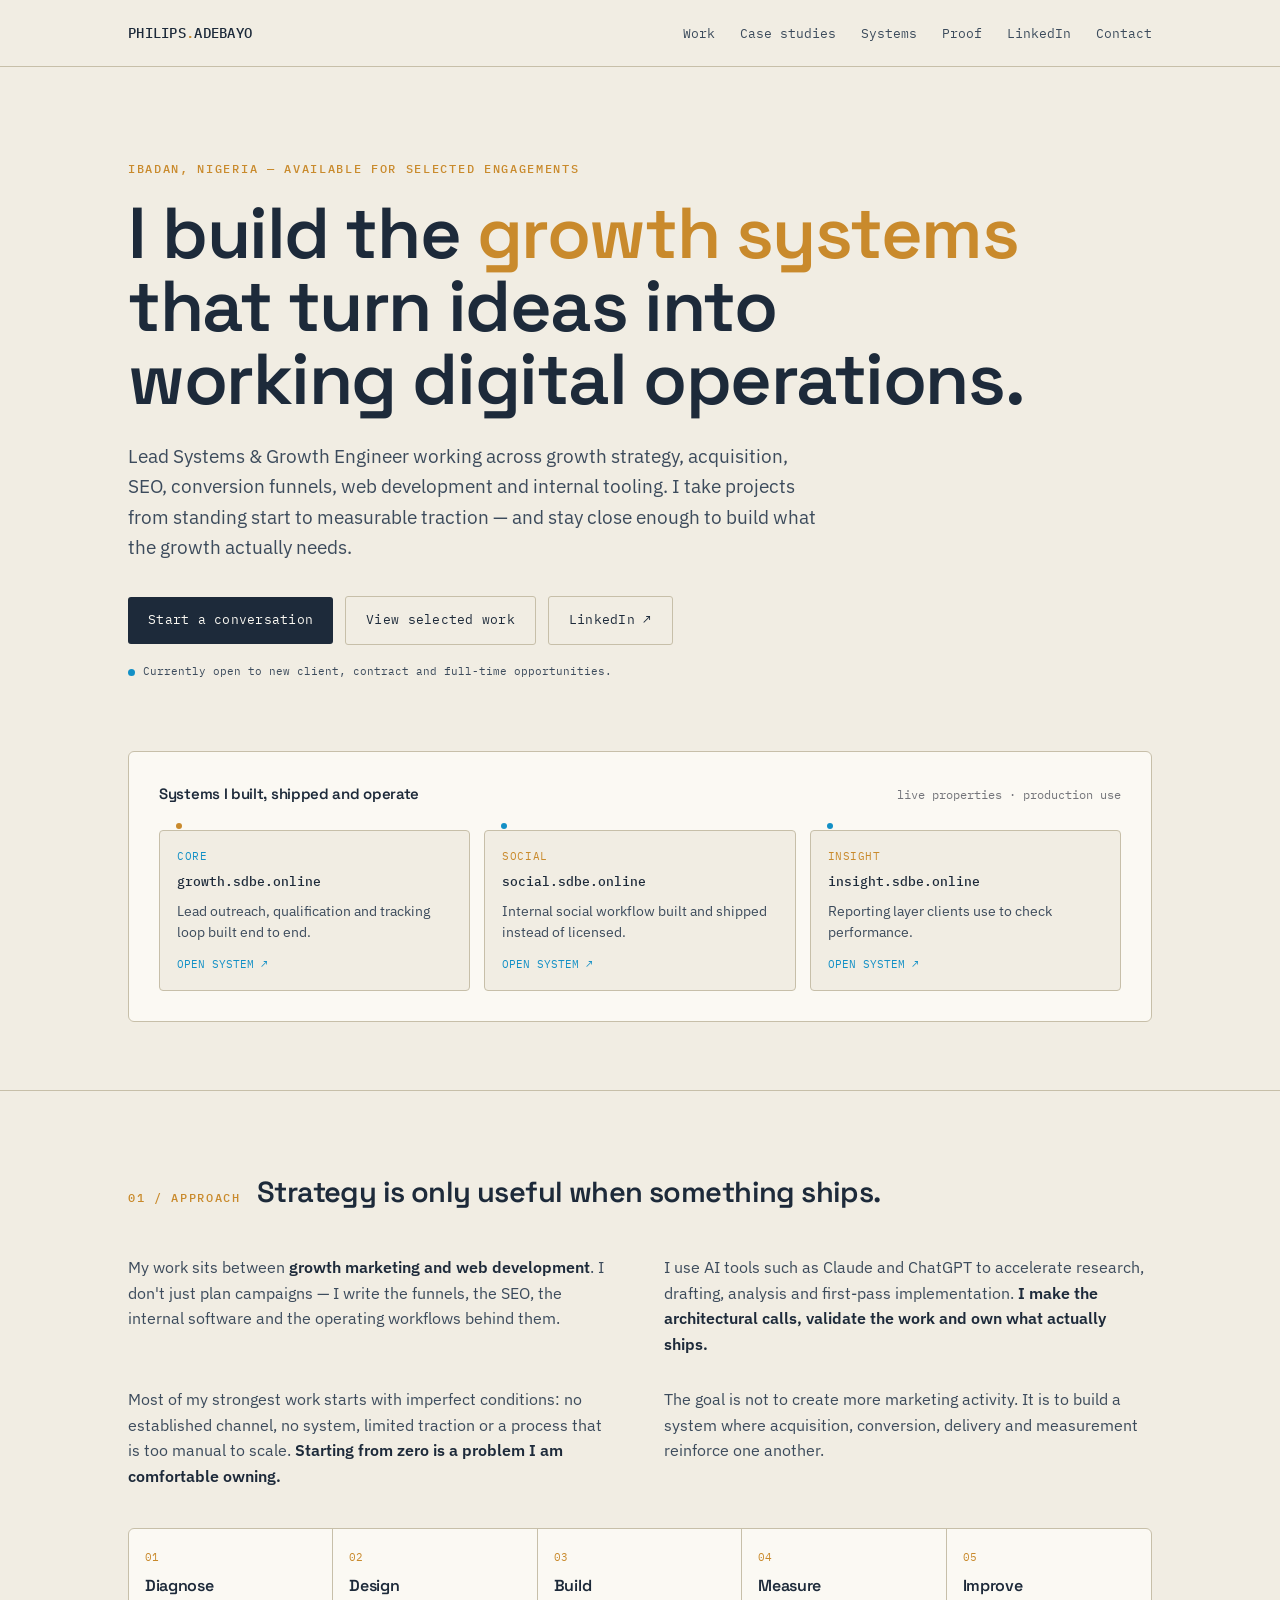
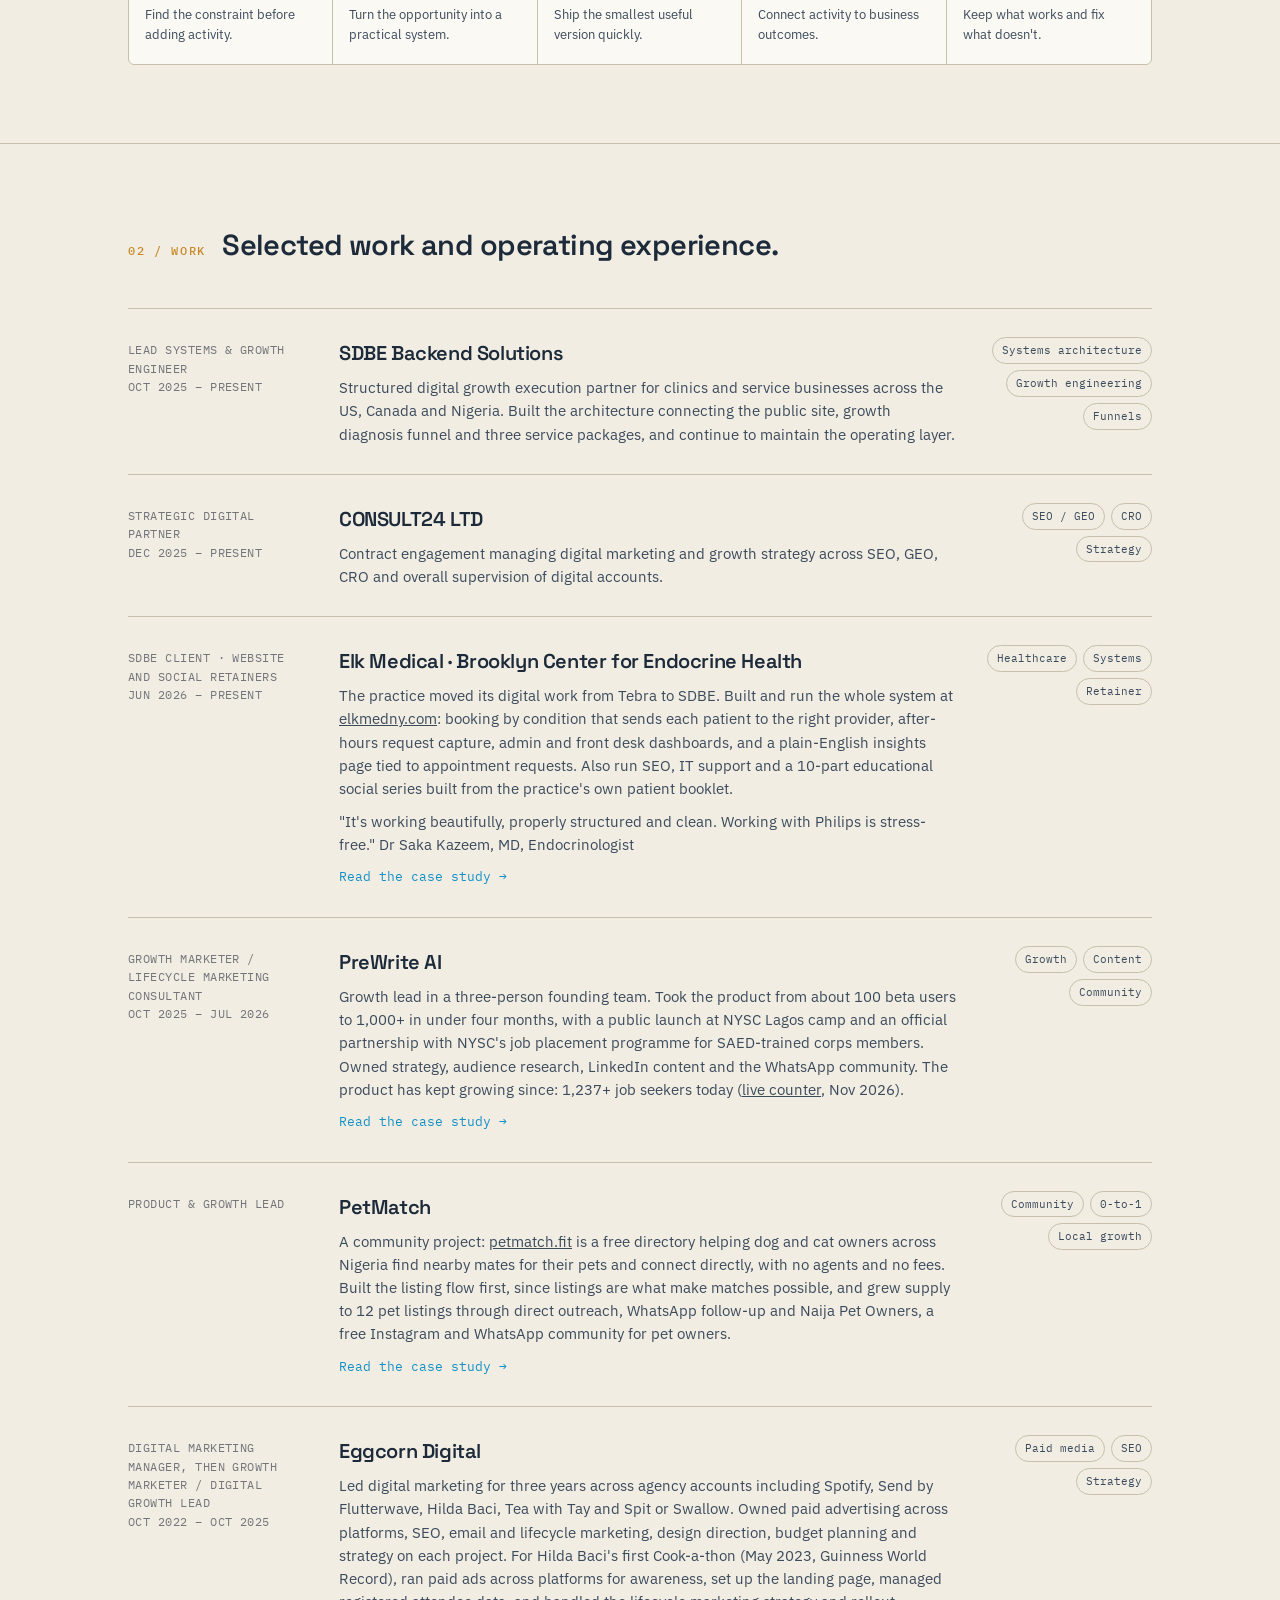
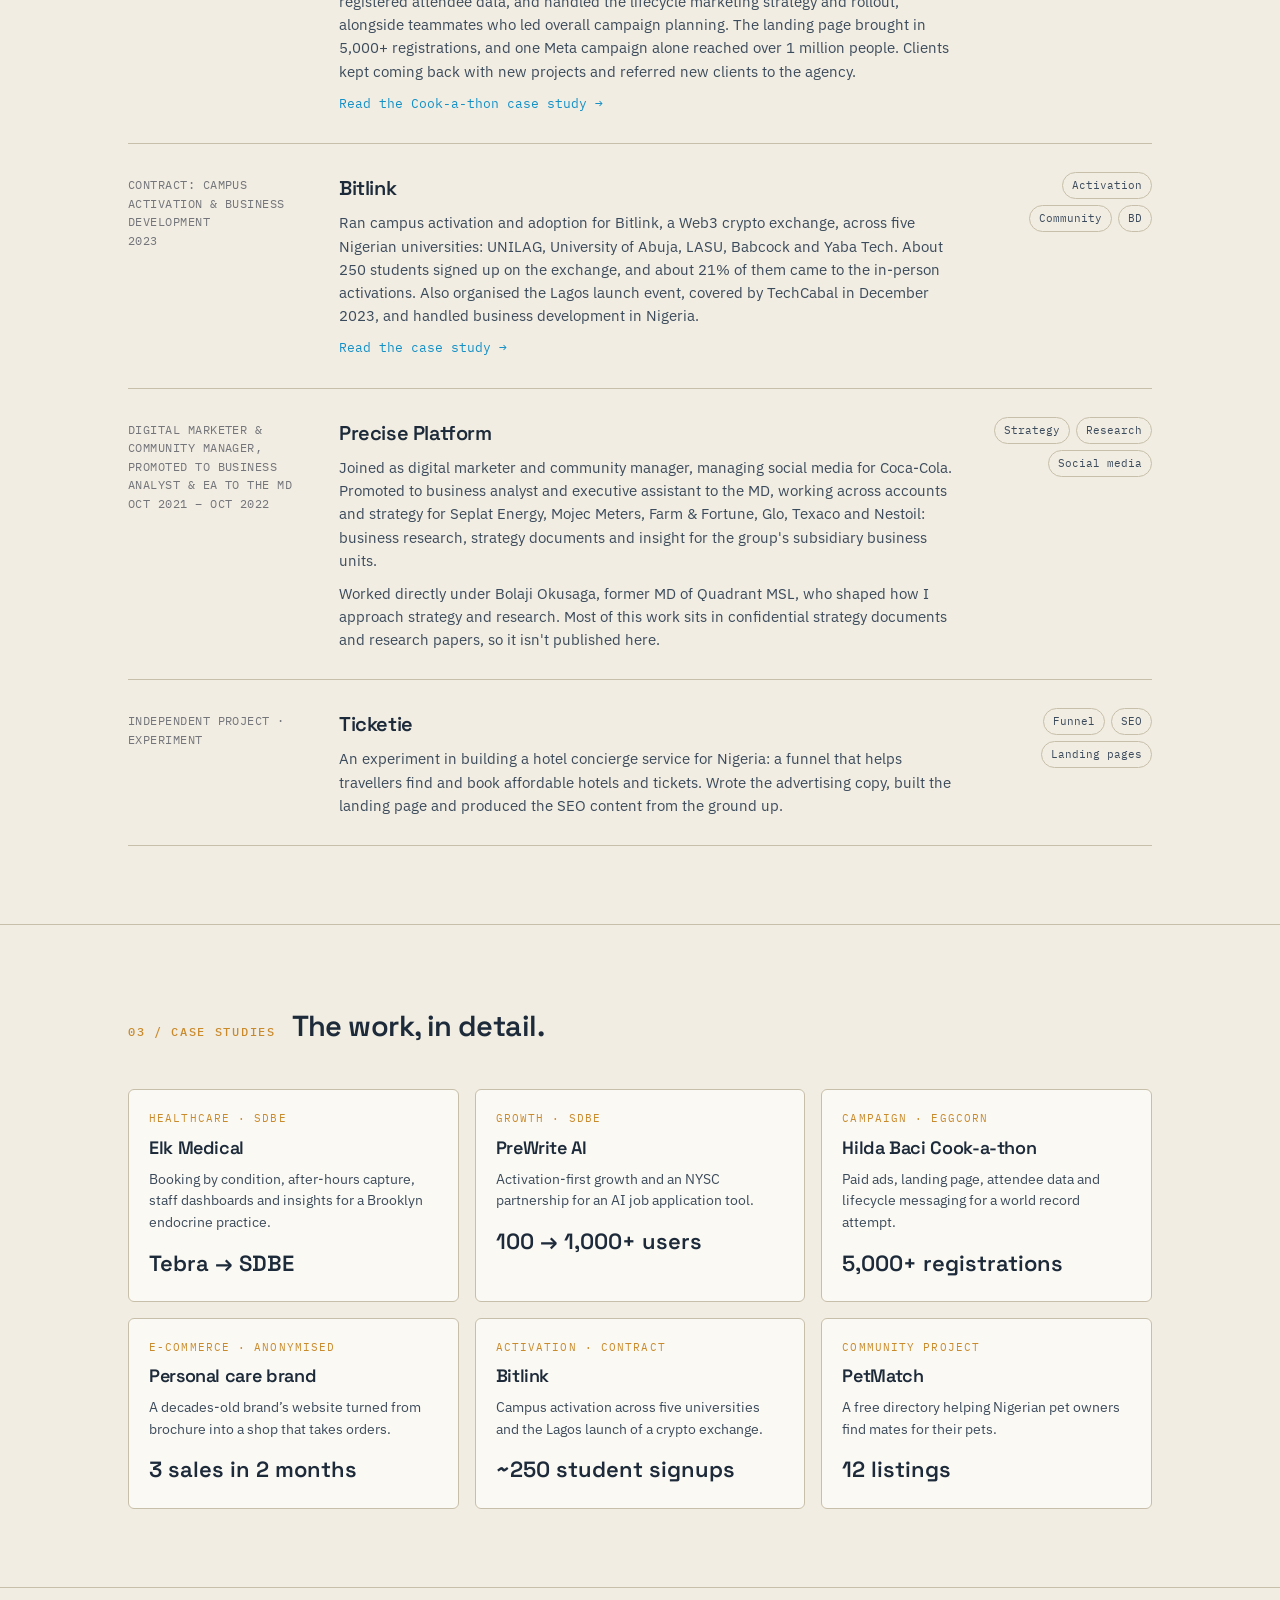
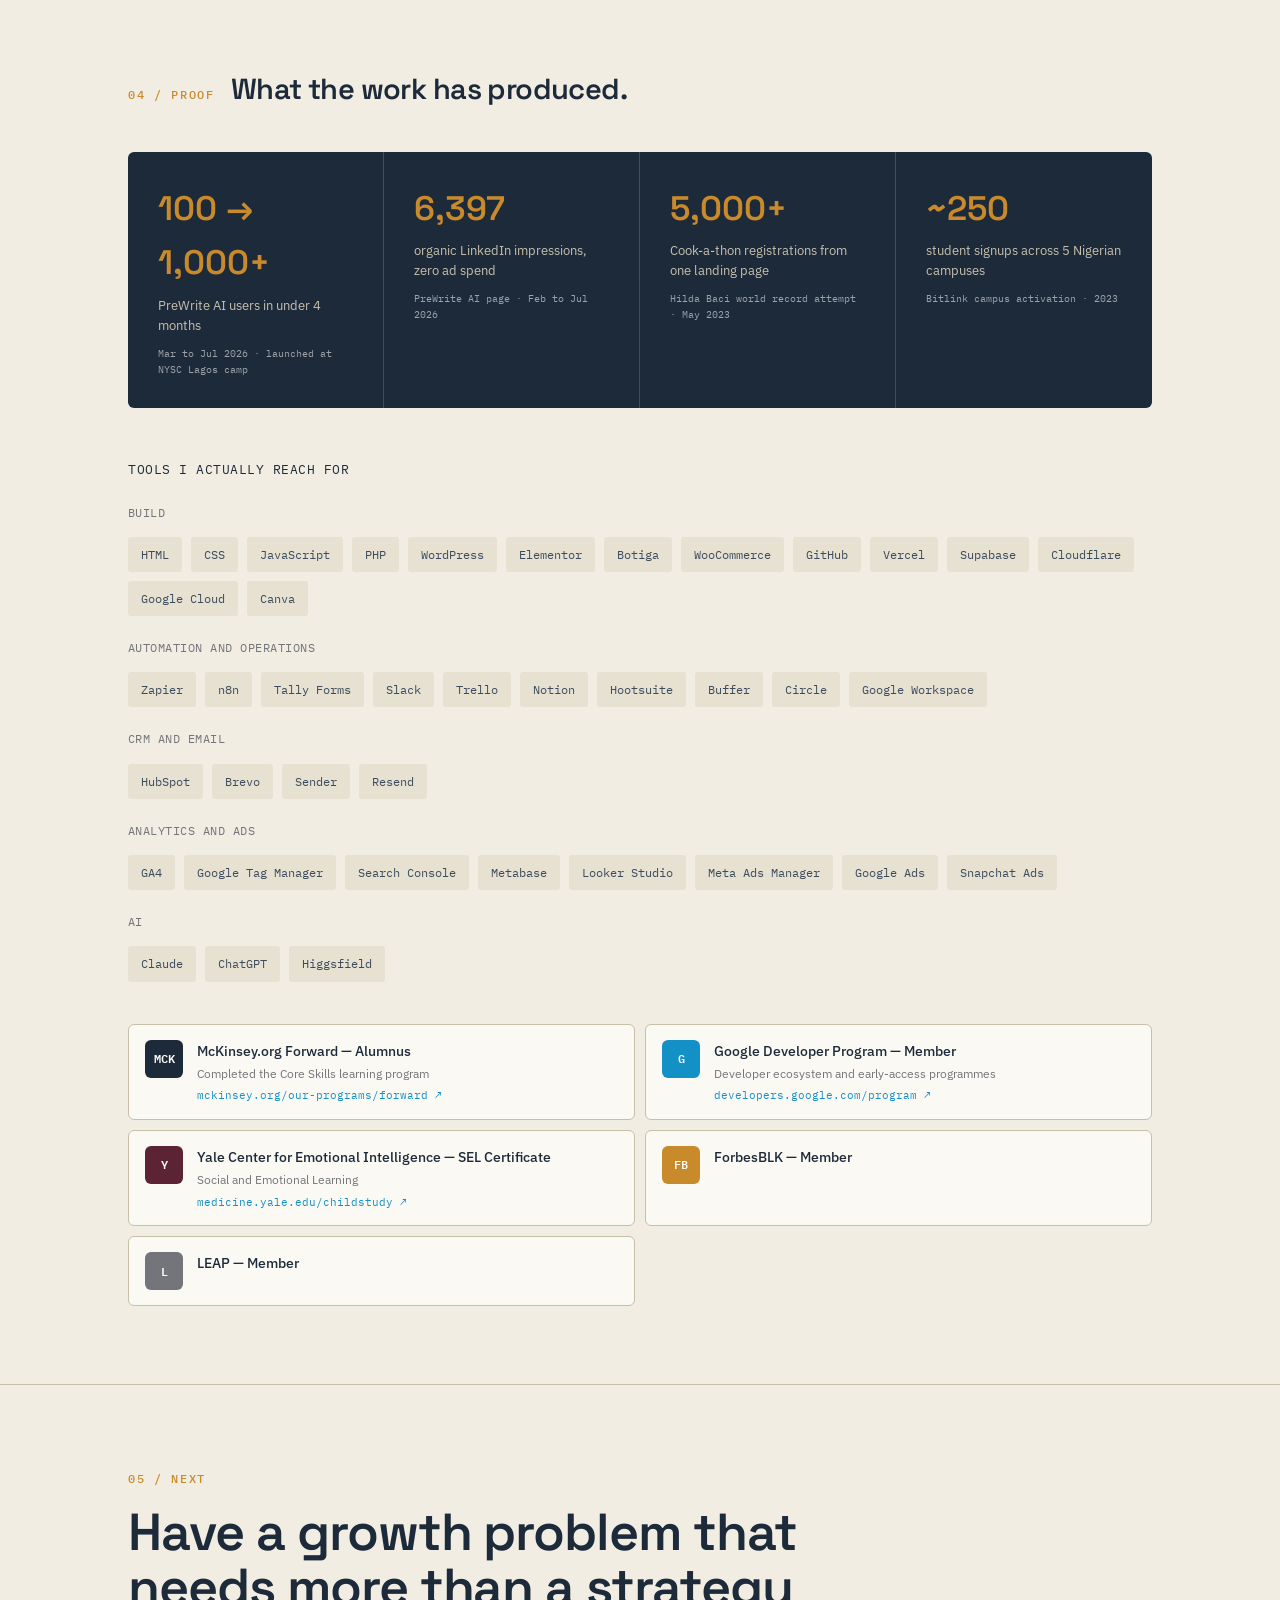
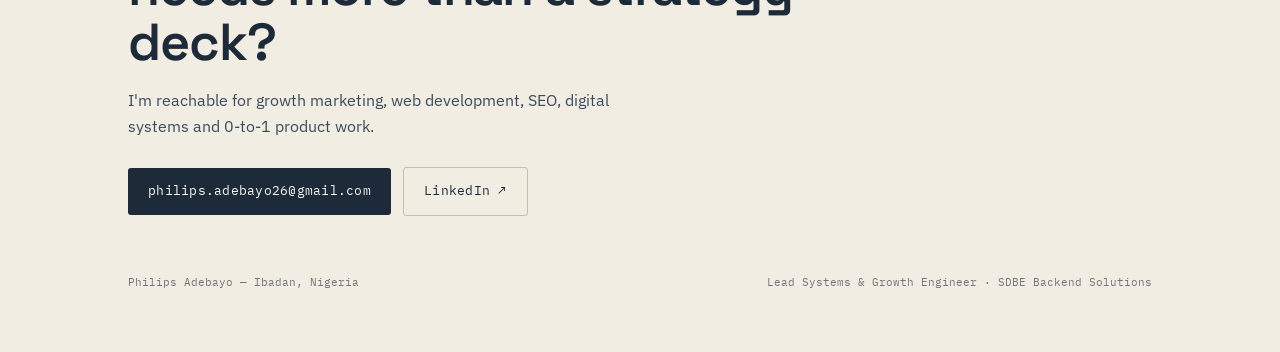
==== commit 3a1bee3b: "Add Botiga Co-Authored-By: Claude Opus 5.5 <noreply@anthropic.com> Claude-Session: https://claude.ai" ====
--- a/index.html
+++ b/index.html
@@ -939,7 +939,7 @@
 
         <div style="margin-top:52px;">
           <div class="subhead" style="color:var(--ink);font-size:13px;margin-bottom:22px">Tools I actually reach for</div>
-<div style="margin-bottom:22px"><div class="subhead">Build</div><div class="pill-grid"><span class="pill">HTML</span><span class="pill">CSS</span><span class="pill">JavaScript</span><span class="pill">PHP</span><span class="pill">WordPress</span><span class="pill">Elementor</span><span class="pill">WooCommerce</span><span class="pill">GitHub</span><span class="pill">Vercel</span><span class="pill">Supabase</span><span class="pill">Cloudflare</span><span class="pill">Google Cloud</span><span class="pill">Canva</span></div></div>
+<div style="margin-bottom:22px"><div class="subhead">Build</div><div class="pill-grid"><span class="pill">HTML</span><span class="pill">CSS</span><span class="pill">JavaScript</span><span class="pill">PHP</span><span class="pill">WordPress</span><span class="pill">Elementor</span><span class="pill">Botiga</span><span class="pill">WooCommerce</span><span class="pill">GitHub</span><span class="pill">Vercel</span><span class="pill">Supabase</span><span class="pill">Cloudflare</span><span class="pill">Google Cloud</span><span class="pill">Canva</span></div></div>
 <div style="margin-bottom:22px"><div class="subhead">Automation and operations</div><div class="pill-grid"><span class="pill">Zapier</span><span class="pill">n8n</span><span class="pill">Tally Forms</span><span class="pill">Slack</span><span class="pill">Trello</span><span class="pill">Notion</span><span class="pill">Hootsuite</span><span class="pill">Buffer</span><span class="pill">Circle</span><span class="pill">Google Workspace</span></div></div>
 <div style="margin-bottom:22px"><div class="subhead">CRM and email</div><div class="pill-grid"><span class="pill">HubSpot</span><span class="pill">Brevo</span><span class="pill">Sender</span><span class="pill">Resend</span></div></div>
 <div style="margin-bottom:22px"><div class="subhead">Analytics and ads</div><div class="pill-grid"><span class="pill">GA4</span><span class="pill">Google Tag Manager</span><span class="pill">Search Console</span><span class="pill">Metabase</span><span class="pill">Looker Studio</span><span class="pill">Meta Ads Manager</span><span class="pill">Google Ads</span><span class="pill">Snapchat Ads</span></div></div>
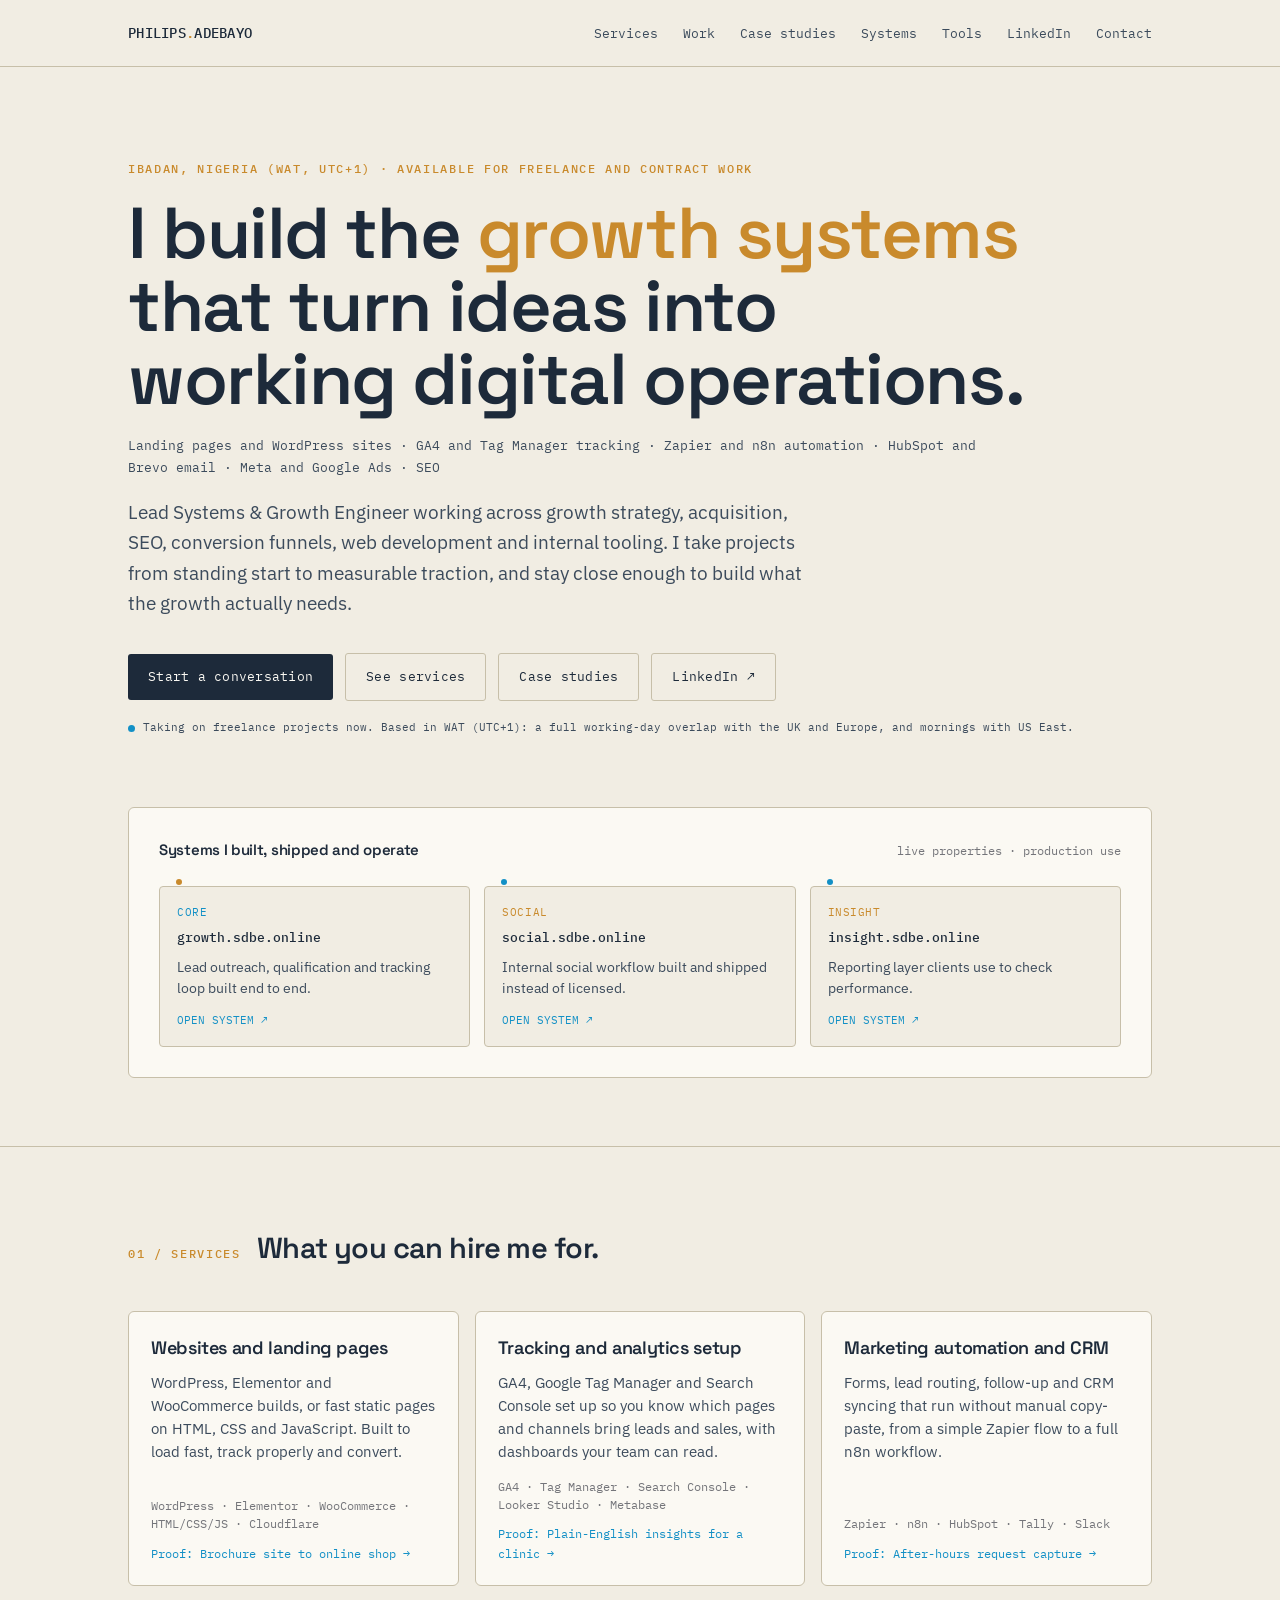
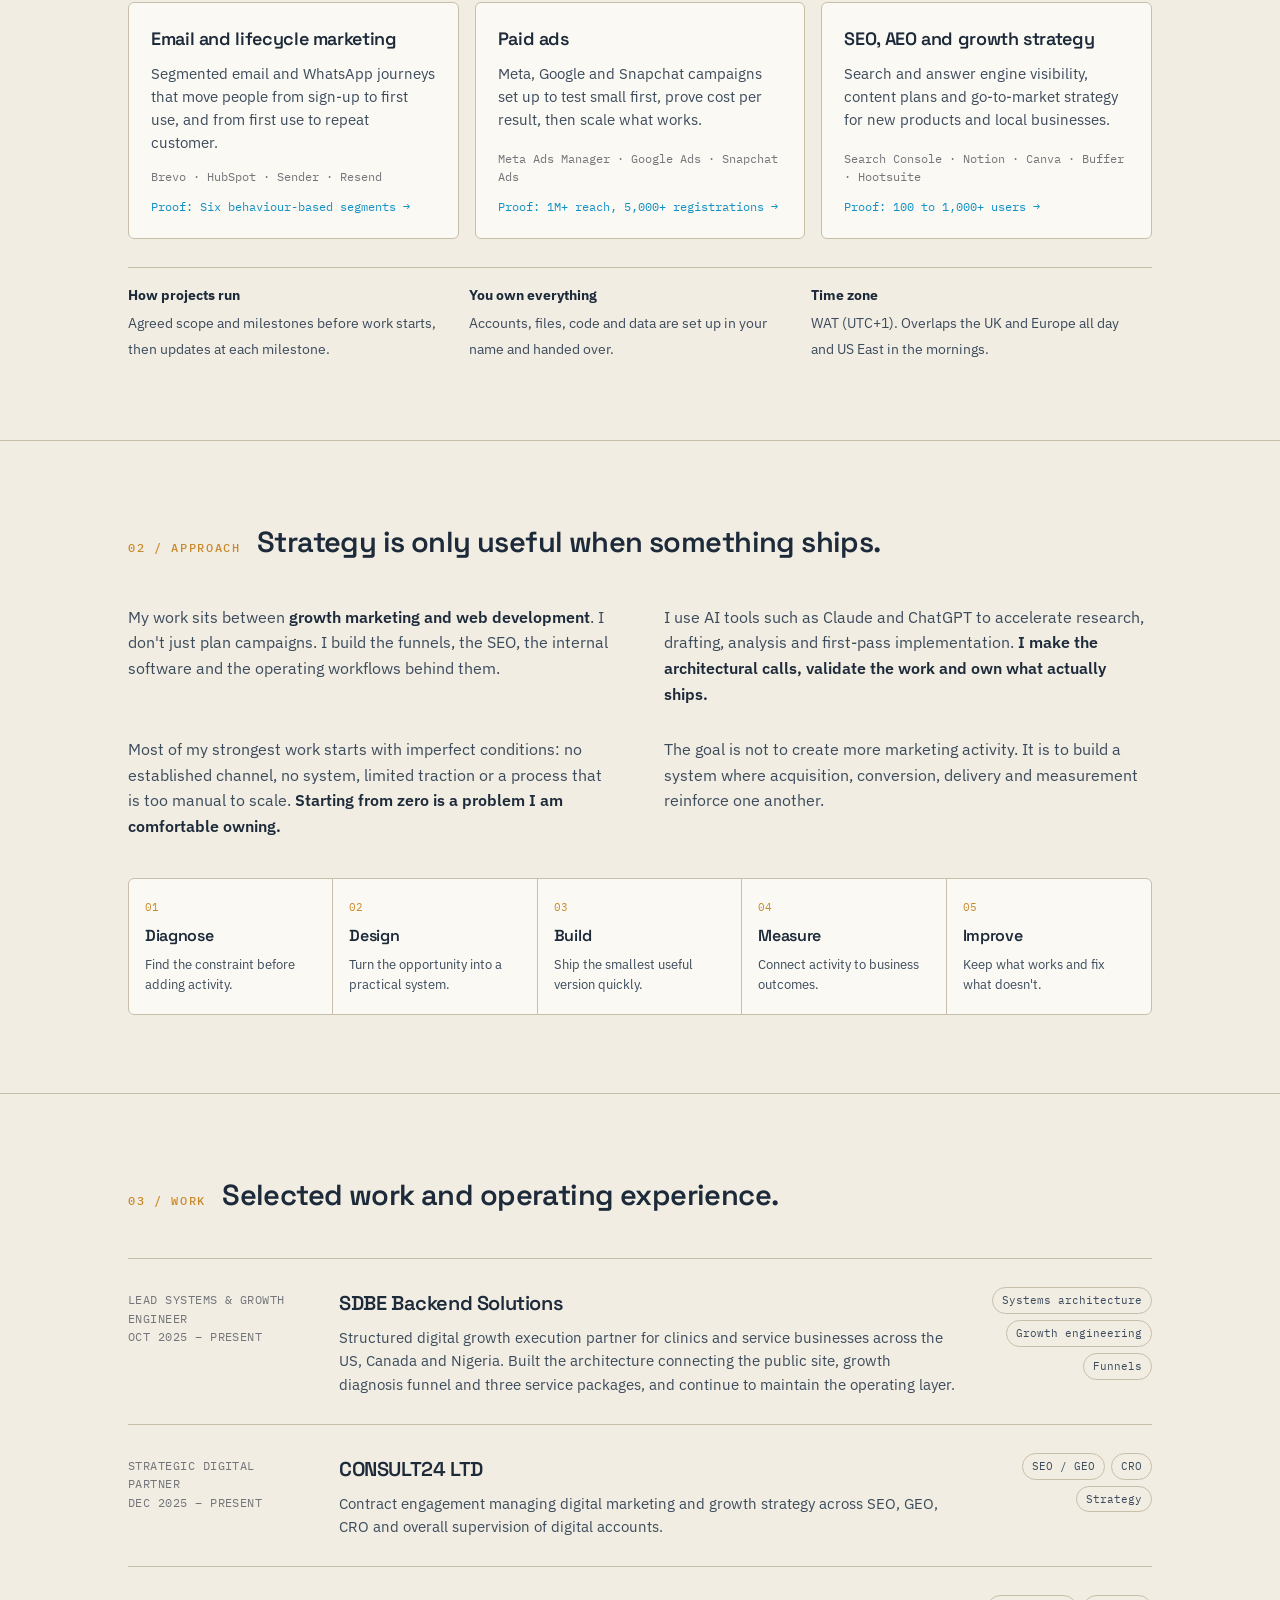
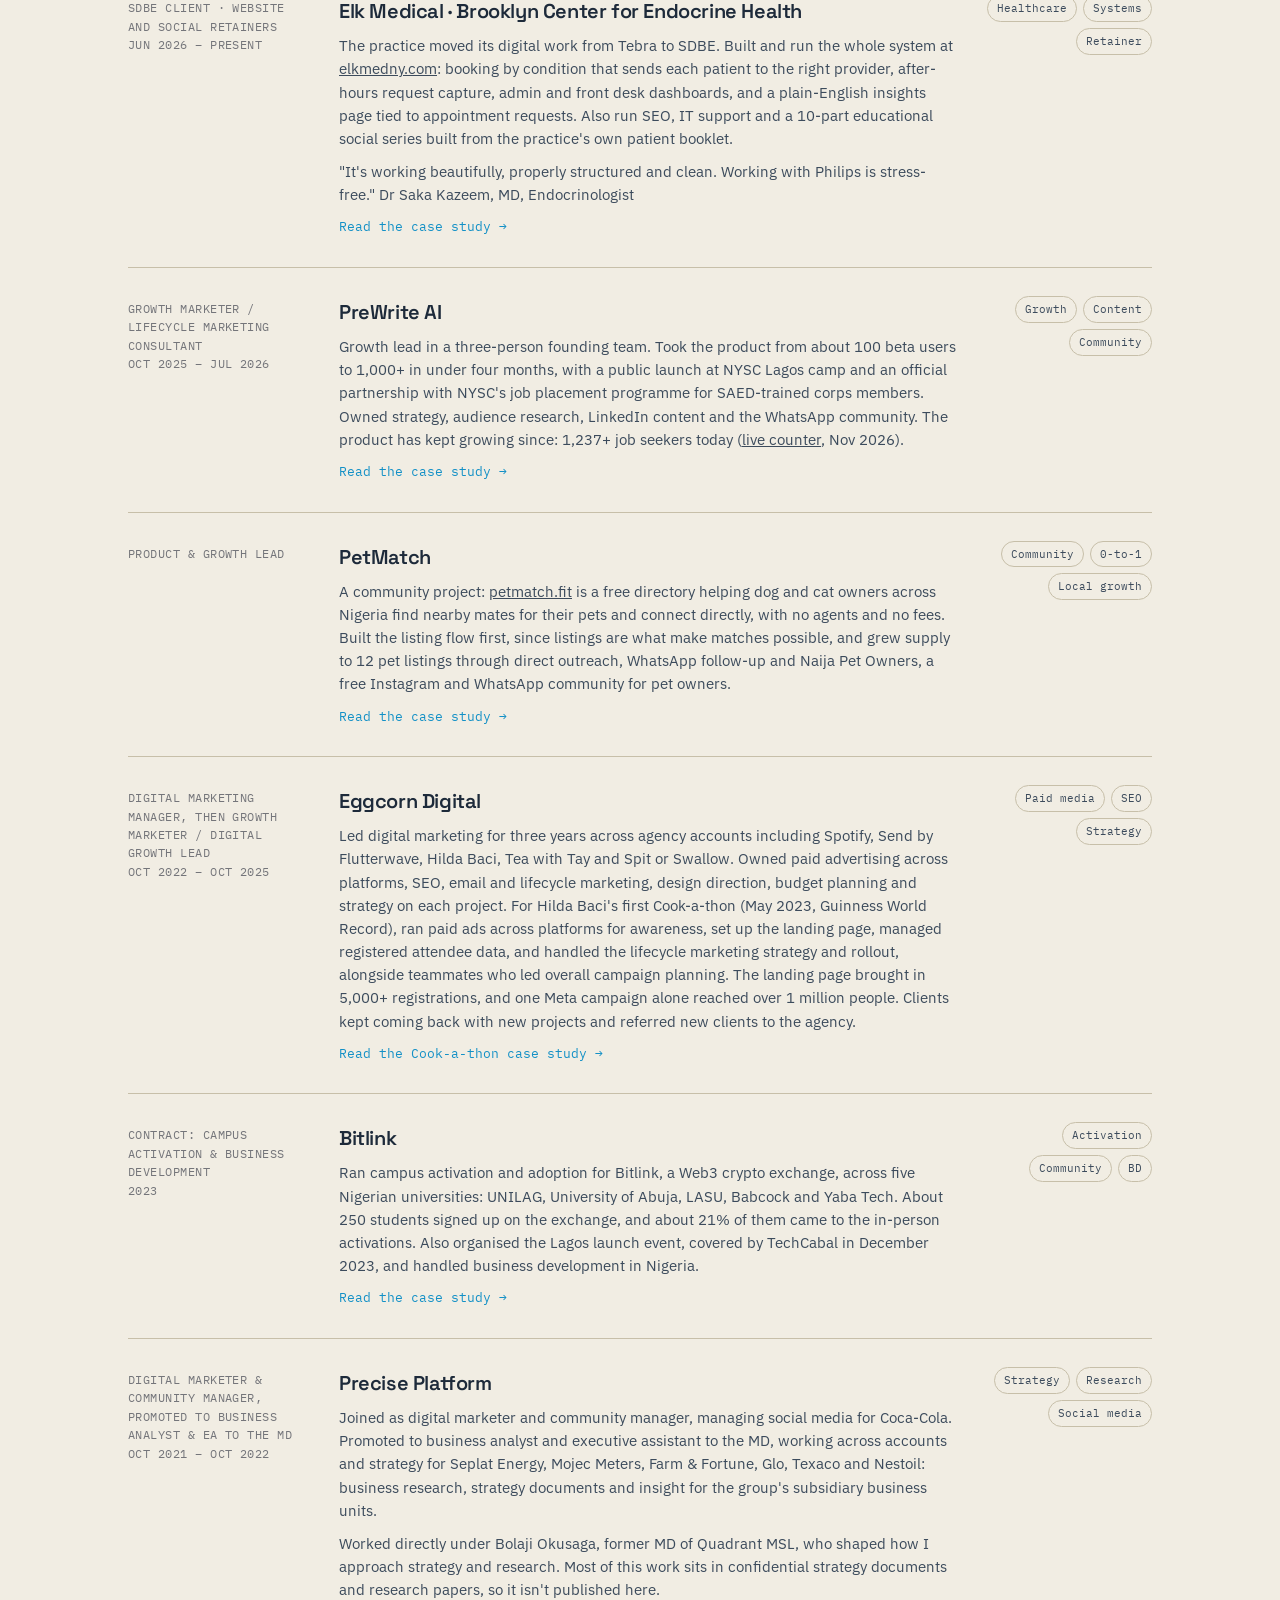
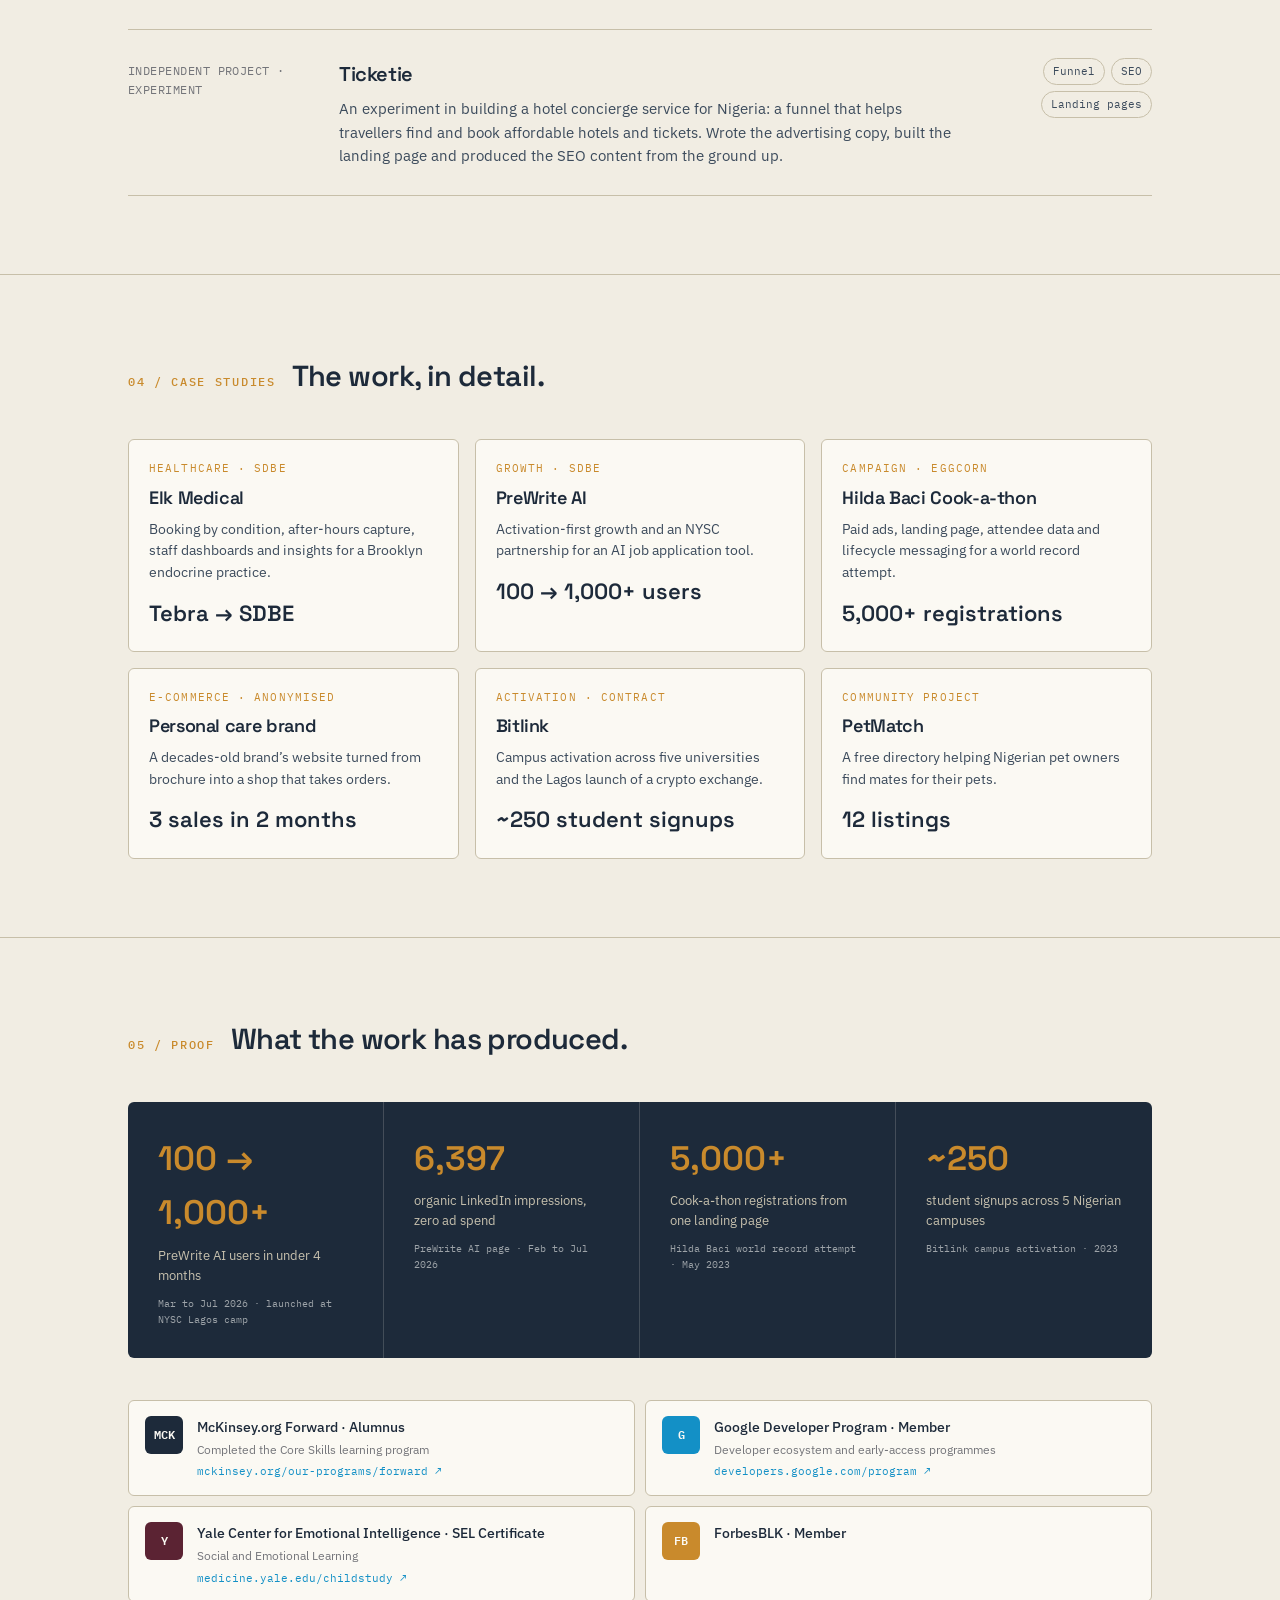
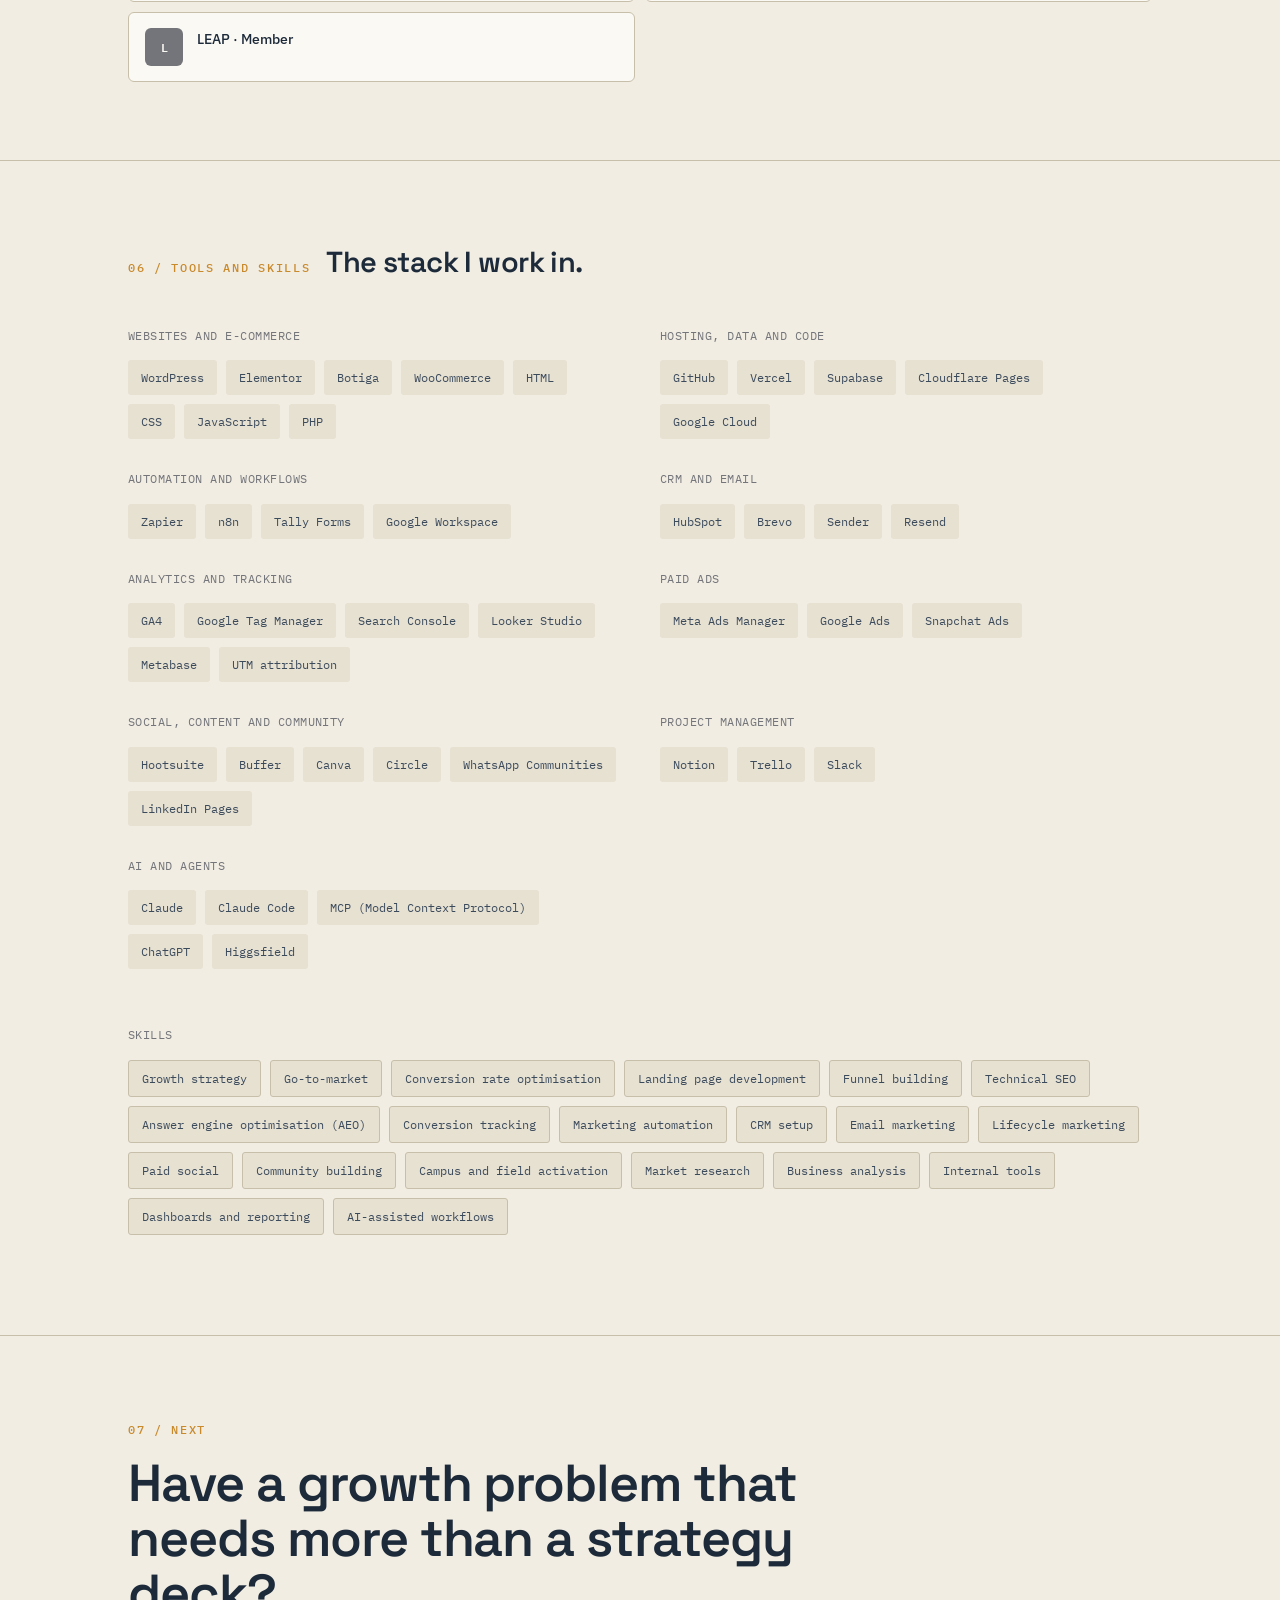
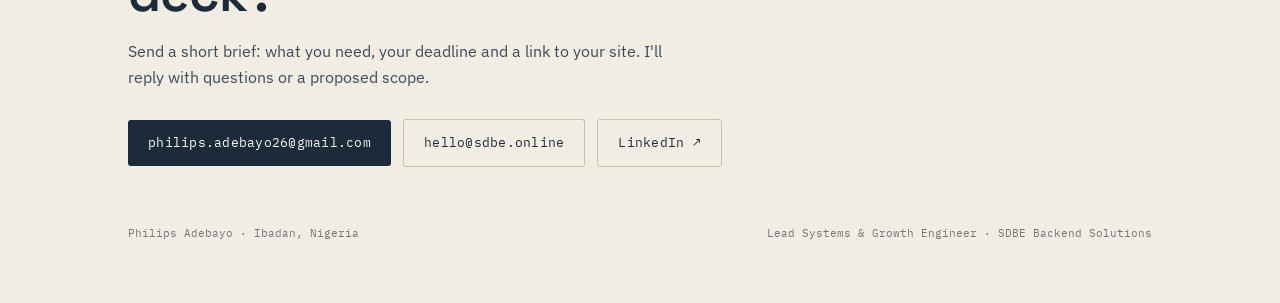
==== commit ca14d00b: "Optimise portfolio for freelance clients: services, working terms, tools and skills, SEO metadata Co" ====
--- a/index.html
+++ b/index.html
@@ -3,19 +3,20 @@
 <head>
   <meta charset="UTF-8">
   <meta name="viewport" content="width=device-width, initial-scale=1.0">
-  <meta name="description" content="Philips Adebayo builds growth systems, acquisition funnels, digital products and internal tools for businesses and early-stage products.">
+  <meta name="description" content="Growth marketer and web developer for hire. WordPress and landing pages, GA4 and Tag Manager tracking, Zapier and n8n automation, HubSpot and Brevo email, Meta and Google Ads, SEO. Case studies with real results.">
   <meta name="author" content="Philips Adebayo">
   <meta name="robots" content="index, follow">
   <meta name="theme-color" content="#F1EDE3">
 
-  <meta property="og:title" content="Philips Adebayo — Systems Builder">
-  <meta property="og:description" content="Growth systems, acquisition infrastructure, digital products and internal tools.">
+  <meta name="keywords" content="growth marketer, WordPress developer, landing page design, GA4 setup, Google Tag Manager, conversion tracking, Zapier automation, n8n automation, HubSpot, Brevo email marketing, Meta ads, Google Ads, SEO, AEO, lifecycle marketing, CRM setup, Nigeria freelancer">
+  <meta property="og:title" content="Philips Adebayo · Growth Marketer, WordPress Developer &amp; Marketing Automation Specialist">
+  <meta property="og:description" content="Growth marketer and web developer for hire. WordPress and landing pages, GA4 and Tag Manager tracking, Zapier and n8n automation, HubSpot and Brevo email, Meta and Google Ads, SEO. Case studies with real results.">
   <meta property="og:type" content="website">
   <meta property="og:url" content="https://sdbe-ex.github.io/Philips-Adebayo-Portfolio-/">
   <meta name="twitter:card" content="summary">
   <link rel="canonical" href="https://sdbe-ex.github.io/Philips-Adebayo-Portfolio-/">
 
-  <title>Philips Adebayo — Systems Builder</title>
+  <title>Philips Adebayo · Growth Marketer, WordPress Developer &amp; Marketing Automation Specialist</title>
 
   <link rel="preconnect" href="https://fonts.googleapis.com">
   <link rel="preconnect" href="https://fonts.gstatic.com" crossorigin>
@@ -349,6 +350,24 @@
 
 
     .work-body p + p{margin-top:10px}
+
+    /* Upwork-facing sections */
+    .hero-services{font-family:'IBM Plex Mono',monospace;font-size:13px;color:var(--ink-soft);margin:-6px 0 18px;line-height:1.7;max-width:860px}
+    .svc-grid{display:grid;grid-template-columns:repeat(3,1fr);gap:16px}
+    .svc{background:var(--card);border:1px solid var(--line-soft);border-radius:var(--radius);padding:22px;display:flex;flex-direction:column}
+    .svc h3{font-size:18px;margin-bottom:8px}
+    .svc p{font-size:14.5px;color:var(--ink-soft);flex:1}
+    .svc-tools{font-family:'IBM Plex Mono',monospace;font-size:11.5px;color:var(--line);margin:14px 0 10px;line-height:1.6}
+    .svc-proof{font-family:'IBM Plex Mono',monospace;font-size:12px;color:var(--signal);text-decoration:none}
+    .svc-proof:hover{text-decoration:underline}
+    .terms{display:grid;grid-template-columns:repeat(3,1fr);gap:0;margin-top:28px;border-top:1px solid var(--line-soft)}
+    .terms div{padding:16px 18px 0 0}
+    .terms b{display:block;font-size:14px;margin-bottom:4px}
+    .terms span{font-size:14px;color:var(--ink-soft)}
+    .tool-grid{display:grid;grid-template-columns:repeat(2,1fr);gap:8px 40px}
+    .tool-group{margin-bottom:22px}
+    .pill-skill{background:transparent;border:1px solid var(--line-soft)}
+    @media (max-width:820px){.svc-grid,.terms,.tool-grid{grid-template-columns:1fr}}
     /* Case study links */
     .cs-link{display:inline-block;margin-top:10px;font-family:'IBM Plex Mono',monospace;font-size:12.5px;color:var(--signal);text-decoration:none;border-bottom:1px solid transparent}
     .cs-link:hover{border-color:var(--signal)}
@@ -530,7 +549,7 @@
       header{position:static}
       .wrap{padding:0 20px}
       nav{gap:15px}
-      nav a:nth-child(1),nav a:nth-child(2){display:none}
+      nav a:nth-child(2),nav a:nth-child(4),nav a:nth-child(5),nav a:nth-child(6){display:none}
       .hero{padding:68px 0 50px}
       .hero h1{font-size:43px}
       .hero .lede{font-size:17px}
@@ -557,6 +576,15 @@
   </style>
 
   <link rel="icon" href="data:image/svg+xml,%3Csvg xmlns='http://www.w3.org/2000/svg' viewBox='0 0 64 64'%3E%3Crect width='64' height='64' rx='10' fill='%231D2A3A'/%3E%3Ctext x='32' y='42' text-anchor='middle' font-family='Arial' font-size='34' font-weight='700' fill='%23C98A2C'%3EP%3C/text%3E%3C/svg%3E">
+
+  <script type="application/ld+json">
+  {"@context":"https://schema.org","@type":"Person","name":"Philips Adebayo",
+   "jobTitle":"Lead Systems & Growth Engineer","url":"https://sdbe-ex.github.io/Philips-Adebayo-Portfolio-/",
+   "email":"mailto:philips.adebayo26@gmail.com","address":{"@type":"PostalAddress","addressLocality":"Ibadan","addressCountry":"NG"},
+   "worksFor":{"@type":"Organization","name":"SDBE Backend Solutions","url":"https://sdbe.online"},
+   "sameAs":["https://www.linkedin.com/in/philips-adebayo/"],
+   "knowsAbout":["Growth marketing","Conversion rate optimization","Landing page development","WordPress","WooCommerce","Google Analytics 4","Google Tag Manager","Marketing automation","Zapier","n8n","HubSpot","Brevo","Email marketing","Lifecycle marketing","Meta Ads","Google Ads","Search engine optimization","Answer engine optimization","Community growth","Go-to-market strategy"]}
+  </script>
 </head>
 
 <body>
@@ -564,10 +592,11 @@
     <div class="wrap">
       <a class="mark focus-ring" href="#top" aria-label="Philips Adebayo home">PHILIPS<span>.</span>ADEBAYO</a>
       <nav aria-label="Primary navigation">
+        <a href="#services" class="focus-ring">Services</a>
         <a href="#work" class="focus-ring">Work</a>
         <a href="case-studies/" class="focus-ring">Case studies</a>
         <a href="#systems" class="focus-ring">Systems</a>
-        <a href="#proof" class="focus-ring">Proof</a>
+        <a href="#tools" class="focus-ring">Tools</a>
         <a href="https://www.linkedin.com/in/philips-adebayo/" class="focus-ring" target="_blank" rel="noopener">LinkedIn</a>
         <a href="#contact" class="focus-ring">Contact</a>
       </nav>
@@ -577,24 +606,26 @@
   <main id="top">
     <section class="hero" style="border-top:none;">
       <div class="wrap">
-        <div class="eyebrow">Ibadan, Nigeria — available for selected engagements</div>
+        <div class="eyebrow">Ibadan, Nigeria (WAT, UTC+1) · Available for freelance and contract work</div>
 
         <h1>I build the <em>growth systems</em> that turn ideas into working digital operations.</h1>
+        <p class="hero-services">Landing pages and WordPress sites · GA4 and Tag Manager tracking · Zapier and n8n automation · HubSpot and Brevo email · Meta and Google Ads · SEO</p>
 
         <p class="lede">
           Lead Systems &amp; Growth Engineer working across growth strategy, acquisition, SEO,
           conversion funnels, web development and internal tooling. I take projects from
-          standing start to measurable traction — and stay close enough to build what the
+          standing start to measurable traction, and stay close enough to build what the
           growth actually needs.
         </p>
 
         <div class="cta-row">
           <a class="btn btn-primary focus-ring" href="mailto:philips.adebayo26@gmail.com">Start a conversation</a>
-          <a class="btn btn-ghost focus-ring" href="#work">View selected work</a>
+          <a class="btn btn-ghost focus-ring" href="#services">See services</a>
+          <a class="btn btn-ghost focus-ring" href="case-studies/">Case studies</a>
           <a class="btn btn-ghost focus-ring" href="https://www.linkedin.com/in/philips-adebayo/" target="_blank" rel="noopener">LinkedIn ↗</a>
         </div>
 
-        <div class="availability">Currently open to new client, contract and full-time opportunities.</div>
+        <div class="availability">Taking on freelance projects now. Based in WAT (UTC+1): a full working-day overlap with the UK and Europe, and mornings with US East.</div>
 
         <div class="systems" id="systems">
           <div class="systems-head">
@@ -628,17 +659,70 @@
       </div>
     </section>
 
+
+    <section id="services">
+      <div class="wrap">
+        <div class="section-head">
+          <span class="eyebrow">01 / Services</span>
+          <h2>What you can hire me for.</h2>
+        </div>
+        <div class="svc-grid">
+          <article class="svc">
+            <h3>Websites and landing pages</h3>
+            <p>WordPress, Elementor and WooCommerce builds, or fast static pages on HTML, CSS and JavaScript. Built to load fast, track properly and convert.</p>
+            <div class="svc-tools">WordPress · Elementor · WooCommerce · HTML/CSS/JS · Cloudflare</div>
+            <a class="svc-proof focus-ring" href="case-studies/personal-care-brand.html">Proof: Brochure site to online shop →</a>
+          </article>
+          <article class="svc">
+            <h3>Tracking and analytics setup</h3>
+            <p>GA4, Google Tag Manager and Search Console set up so you know which pages and channels bring leads and sales, with dashboards your team can read.</p>
+            <div class="svc-tools">GA4 · Tag Manager · Search Console · Looker Studio · Metabase</div>
+            <a class="svc-proof focus-ring" href="case-studies/elk-medical.html">Proof: Plain-English insights for a clinic →</a>
+          </article>
+          <article class="svc">
+            <h3>Marketing automation and CRM</h3>
+            <p>Forms, lead routing, follow-up and CRM syncing that run without manual copy-paste, from a simple Zapier flow to a full n8n workflow.</p>
+            <div class="svc-tools">Zapier · n8n · HubSpot · Tally · Slack</div>
+            <a class="svc-proof focus-ring" href="case-studies/elk-medical.html">Proof: After-hours request capture →</a>
+          </article>
+          <article class="svc">
+            <h3>Email and lifecycle marketing</h3>
+            <p>Segmented email and WhatsApp journeys that move people from sign-up to first use, and from first use to repeat customer.</p>
+            <div class="svc-tools">Brevo · HubSpot · Sender · Resend</div>
+            <a class="svc-proof focus-ring" href="case-studies/prewrite-ai.html">Proof: Six behaviour-based segments →</a>
+          </article>
+          <article class="svc">
+            <h3>Paid ads</h3>
+            <p>Meta, Google and Snapchat campaigns set up to test small first, prove cost per result, then scale what works.</p>
+            <div class="svc-tools">Meta Ads Manager · Google Ads · Snapchat Ads</div>
+            <a class="svc-proof focus-ring" href="case-studies/hilda-baci-cookathon.html">Proof: 1M+ reach, 5,000+ registrations →</a>
+          </article>
+          <article class="svc">
+            <h3>SEO, AEO and growth strategy</h3>
+            <p>Search and answer engine visibility, content plans and go-to-market strategy for new products and local businesses.</p>
+            <div class="svc-tools">Search Console · Notion · Canva · Buffer · Hootsuite</div>
+            <a class="svc-proof focus-ring" href="case-studies/prewrite-ai.html">Proof: 100 to 1,000+ users →</a>
+          </article>
+        </div>
+        <div class="terms">
+          <div><b>How projects run</b><span>Agreed scope and milestones before work starts, then updates at each milestone.</span></div>
+          <div><b>You own everything</b><span>Accounts, files, code and data are set up in your name and handed over.</span></div>
+          <div><b>Time zone</b><span>WAT (UTC+1). Overlaps the UK and Europe all day and US East in the mornings.</span></div>
+        </div>
+      </div>
+    </section>
+
     <section id="approach">
       <div class="wrap">
         <div class="section-head">
-          <span class="eyebrow">01 / Approach</span>
+          <span class="eyebrow">02 / Approach</span>
           <h2>Strategy is only useful when something ships.</h2>
         </div>
 
         <div class="thesis-grid">
           <p>
             My work sits between <strong>growth marketing and web development</strong>.
-            I don't just plan campaigns — I write the funnels, the SEO, the internal software
+            I don't just plan campaigns. I build the funnels, the SEO, the internal software
             and the operating workflows behind them.
           </p>
 
@@ -693,7 +777,7 @@
     <section id="work">
       <div class="wrap">
         <div class="section-head">
-          <span class="eyebrow">02 / Work</span>
+          <span class="eyebrow">03 / Work</span>
           <h2>Selected work and operating experience.</h2>
         </div>
 
@@ -890,7 +974,7 @@
     <section id="case-studies">
       <div class="wrap">
         <div class="section-head">
-          <span class="eyebrow">03 / Case studies</span>
+          <span class="eyebrow">04 / Case studies</span>
           <h2>The work, in detail.</h2>
         </div>
         <div class="cs-grid">
@@ -907,7 +991,7 @@
     <section id="proof">
       <div class="wrap">
         <div class="section-head">
-          <span class="eyebrow">04 / Proof</span>
+          <span class="eyebrow">05 / Proof</span>
           <h2>What the work has produced.</h2>
         </div>
 
@@ -937,20 +1021,11 @@
           </div>
         </div>
 
-        <div style="margin-top:52px;">
-          <div class="subhead" style="color:var(--ink);font-size:13px;margin-bottom:22px">Tools I actually reach for</div>
-<div style="margin-bottom:22px"><div class="subhead">Build</div><div class="pill-grid"><span class="pill">HTML</span><span class="pill">CSS</span><span class="pill">JavaScript</span><span class="pill">PHP</span><span class="pill">WordPress</span><span class="pill">Elementor</span><span class="pill">Botiga</span><span class="pill">WooCommerce</span><span class="pill">GitHub</span><span class="pill">Vercel</span><span class="pill">Supabase</span><span class="pill">Cloudflare</span><span class="pill">Google Cloud</span><span class="pill">Canva</span></div></div>
-<div style="margin-bottom:22px"><div class="subhead">Automation and operations</div><div class="pill-grid"><span class="pill">Zapier</span><span class="pill">n8n</span><span class="pill">Tally Forms</span><span class="pill">Slack</span><span class="pill">Trello</span><span class="pill">Notion</span><span class="pill">Hootsuite</span><span class="pill">Buffer</span><span class="pill">Circle</span><span class="pill">Google Workspace</span></div></div>
-<div style="margin-bottom:22px"><div class="subhead">CRM and email</div><div class="pill-grid"><span class="pill">HubSpot</span><span class="pill">Brevo</span><span class="pill">Sender</span><span class="pill">Resend</span></div></div>
-<div style="margin-bottom:22px"><div class="subhead">Analytics and ads</div><div class="pill-grid"><span class="pill">GA4</span><span class="pill">Google Tag Manager</span><span class="pill">Search Console</span><span class="pill">Metabase</span><span class="pill">Looker Studio</span><span class="pill">Meta Ads Manager</span><span class="pill">Google Ads</span><span class="pill">Snapchat Ads</span></div></div>
-<div style="margin-bottom:22px"><div class="subhead">AI</div><div class="pill-grid"><span class="pill">Claude</span><span class="pill">ChatGPT</span><span class="pill">Higgsfield</span></div></div>
-        </div>
-
         <div class="credentials">
           <a class="cred-badge focus-ring" href="https://www.mckinsey.org/our-programs/forward/overview" target="_blank" rel="noopener">
             <div class="cred-mark">MCK</div>
             <div>
-              <div class="cred-name">McKinsey.org Forward — Alumnus</div>
+              <div class="cred-name">McKinsey.org Forward · Alumnus</div>
               <div class="cred-sub">Completed the Core Skills learning program</div>
               <div class="cred-link-hint">mckinsey.org/our-programs/forward ↗</div>
             </div>
@@ -959,7 +1034,7 @@
           <a class="cred-badge focus-ring" href="https://developers.google.com/program" target="_blank" rel="noopener">
             <div class="cred-mark" style="background:var(--signal)">G</div>
             <div>
-              <div class="cred-name">Google Developer Program — Member</div>
+              <div class="cred-name">Google Developer Program · Member</div>
               <div class="cred-sub">Developer ecosystem and early-access programmes</div>
               <div class="cred-link-hint">developers.google.com/program ↗</div>
             </div>
@@ -968,7 +1043,7 @@
           <a class="cred-badge focus-ring" href="https://medicine.yale.edu/childstudy/services/community-and-schools-programs/center-for-emotional-intelligence/" target="_blank" rel="noopener">
             <div class="cred-mark" style="background:#5B2333">Y</div>
             <div>
-              <div class="cred-name">Yale Center for Emotional Intelligence — SEL Certificate</div>
+              <div class="cred-name">Yale Center for Emotional Intelligence · SEL Certificate</div>
               <div class="cred-sub">Social and Emotional Learning</div>
               <div class="cred-link-hint">medicine.yale.edu/childstudy ↗</div>
             </div>
@@ -977,37 +1052,59 @@
           <div class="cred-badge">
             <div class="cred-mark" style="background:var(--accent)">FB</div>
             <div>
-              <div class="cred-name">ForbesBLK — Member</div>
+              <div class="cred-name">ForbesBLK · Member</div>
             </div>
           </div>
 
           <div class="cred-badge">
             <div class="cred-mark" style="background:var(--line)">L</div>
             <div>
-              <div class="cred-name">LEAP — Member</div>
-            </div>
-          </div>
-        </div>
+              <div class="cred-name">LEAP · Member</div>
+            </div>
+          </div>
+        </div>
+      </div>
+    </section>
+
+    <section id="tools">
+      <div class="wrap">
+        <div class="section-head">
+          <span class="eyebrow">06 / Tools and skills</span>
+          <h2>The stack I work in.</h2>
+        </div>
+        <div class="tool-grid">
+<div class="tool-group"><div class="subhead">Websites and e-commerce</div><div class="pill-grid"><span class="pill">WordPress</span><span class="pill">Elementor</span><span class="pill">Botiga</span><span class="pill">WooCommerce</span><span class="pill">HTML</span><span class="pill">CSS</span><span class="pill">JavaScript</span><span class="pill">PHP</span></div></div>
+<div class="tool-group"><div class="subhead">Hosting, data and code</div><div class="pill-grid"><span class="pill">GitHub</span><span class="pill">Vercel</span><span class="pill">Supabase</span><span class="pill">Cloudflare Pages</span><span class="pill">Google Cloud</span></div></div>
+<div class="tool-group"><div class="subhead">Automation and workflows</div><div class="pill-grid"><span class="pill">Zapier</span><span class="pill">n8n</span><span class="pill">Tally Forms</span><span class="pill">Google Workspace</span></div></div>
+<div class="tool-group"><div class="subhead">CRM and email</div><div class="pill-grid"><span class="pill">HubSpot</span><span class="pill">Brevo</span><span class="pill">Sender</span><span class="pill">Resend</span></div></div>
+<div class="tool-group"><div class="subhead">Analytics and tracking</div><div class="pill-grid"><span class="pill">GA4</span><span class="pill">Google Tag Manager</span><span class="pill">Search Console</span><span class="pill">Looker Studio</span><span class="pill">Metabase</span><span class="pill">UTM attribution</span></div></div>
+<div class="tool-group"><div class="subhead">Paid ads</div><div class="pill-grid"><span class="pill">Meta Ads Manager</span><span class="pill">Google Ads</span><span class="pill">Snapchat Ads</span></div></div>
+<div class="tool-group"><div class="subhead">Social, content and community</div><div class="pill-grid"><span class="pill">Hootsuite</span><span class="pill">Buffer</span><span class="pill">Canva</span><span class="pill">Circle</span><span class="pill">WhatsApp Communities</span><span class="pill">LinkedIn Pages</span></div></div>
+<div class="tool-group"><div class="subhead">Project management</div><div class="pill-grid"><span class="pill">Notion</span><span class="pill">Trello</span><span class="pill">Slack</span></div></div>
+<div class="tool-group"><div class="subhead">AI and agents</div><div class="pill-grid"><span class="pill">Claude</span><span class="pill">Claude Code</span><span class="pill">MCP (Model Context Protocol)</span><span class="pill">ChatGPT</span><span class="pill">Higgsfield</span></div></div>
+        </div>
+        <div class="tool-group" style="margin-top:34px"><div class="subhead">Skills</div><div class="pill-grid"><span class="pill pill-skill">Growth strategy</span><span class="pill pill-skill">Go-to-market</span><span class="pill pill-skill">Conversion rate optimisation</span><span class="pill pill-skill">Landing page development</span><span class="pill pill-skill">Funnel building</span><span class="pill pill-skill">Technical SEO</span><span class="pill pill-skill">Answer engine optimisation (AEO)</span><span class="pill pill-skill">Conversion tracking</span><span class="pill pill-skill">Marketing automation</span><span class="pill pill-skill">CRM setup</span><span class="pill pill-skill">Email marketing</span><span class="pill pill-skill">Lifecycle marketing</span><span class="pill pill-skill">Paid social</span><span class="pill pill-skill">Community building</span><span class="pill pill-skill">Campus and field activation</span><span class="pill pill-skill">Market research</span><span class="pill pill-skill">Business analysis</span><span class="pill pill-skill">Internal tools</span><span class="pill pill-skill">Dashboards and reporting</span><span class="pill pill-skill">AI-assisted workflows</span></div></div>
       </div>
     </section>
   </main>
 
   <footer id="contact">
     <div class="wrap">
-      <span class="eyebrow">05 / Next</span>
+      <span class="eyebrow">07 / Next</span>
       <h2>Have a growth problem that needs more than a strategy deck?</h2>
       <p>
-        I'm reachable for growth marketing, web development, SEO, digital systems and
-        0-to-1 product work.
+        Send a short brief: what you need, your deadline and a link to your site. I'll
+        reply with questions or a proposed scope.
       </p>
 
       <div class="cta-row">
         <a class="btn btn-primary focus-ring" href="mailto:philips.adebayo26@gmail.com">philips.adebayo26@gmail.com</a>
+        <a class="btn btn-ghost focus-ring" href="mailto:hello@sdbe.online">hello@sdbe.online</a>
         <a class="btn btn-ghost focus-ring" href="https://www.linkedin.com/in/philips-adebayo/" target="_blank" rel="noopener">LinkedIn ↗</a>
       </div>
 
       <div class="foot-meta">
-        <span>Philips Adebayo — Ibadan, Nigeria</span>
+        <span>Philips Adebayo · Ibadan, Nigeria</span>
         <span>Lead Systems &amp; Growth Engineer · SDBE Backend Solutions</span>
       </div>
     </div>
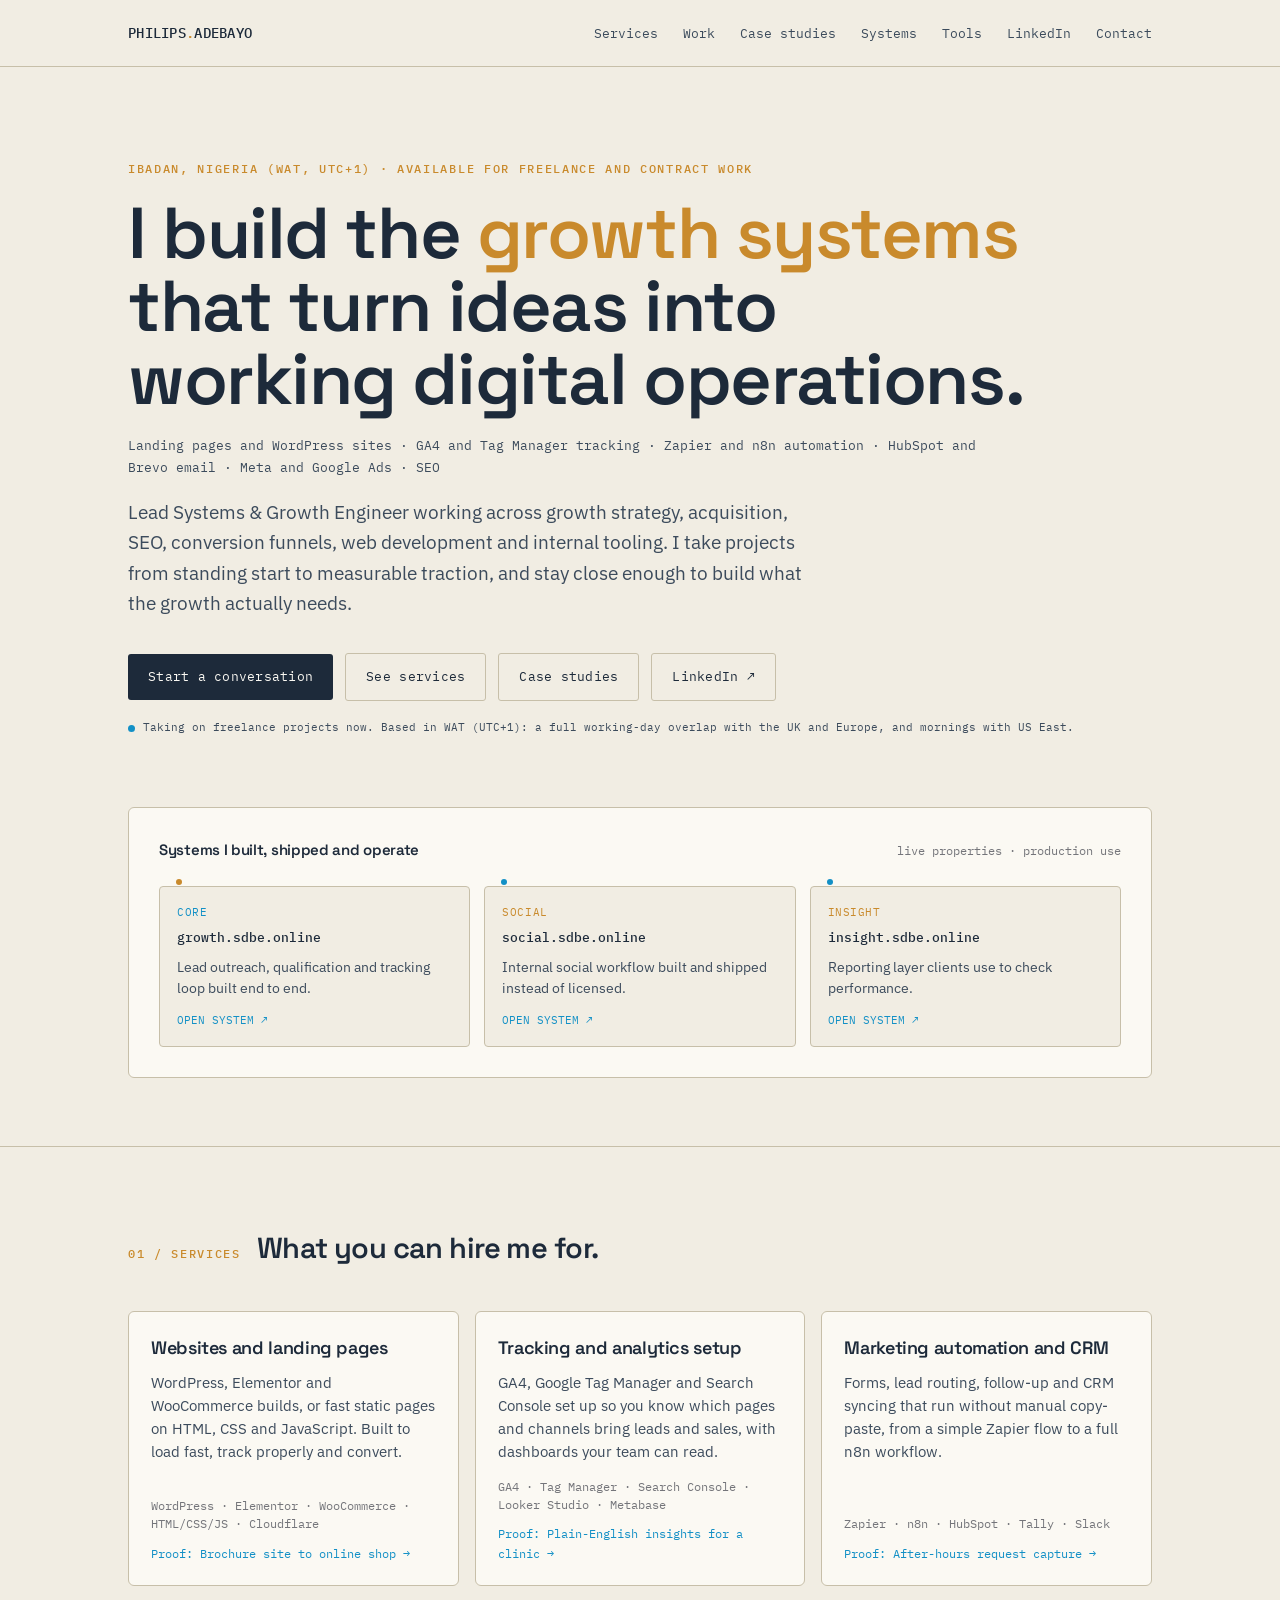
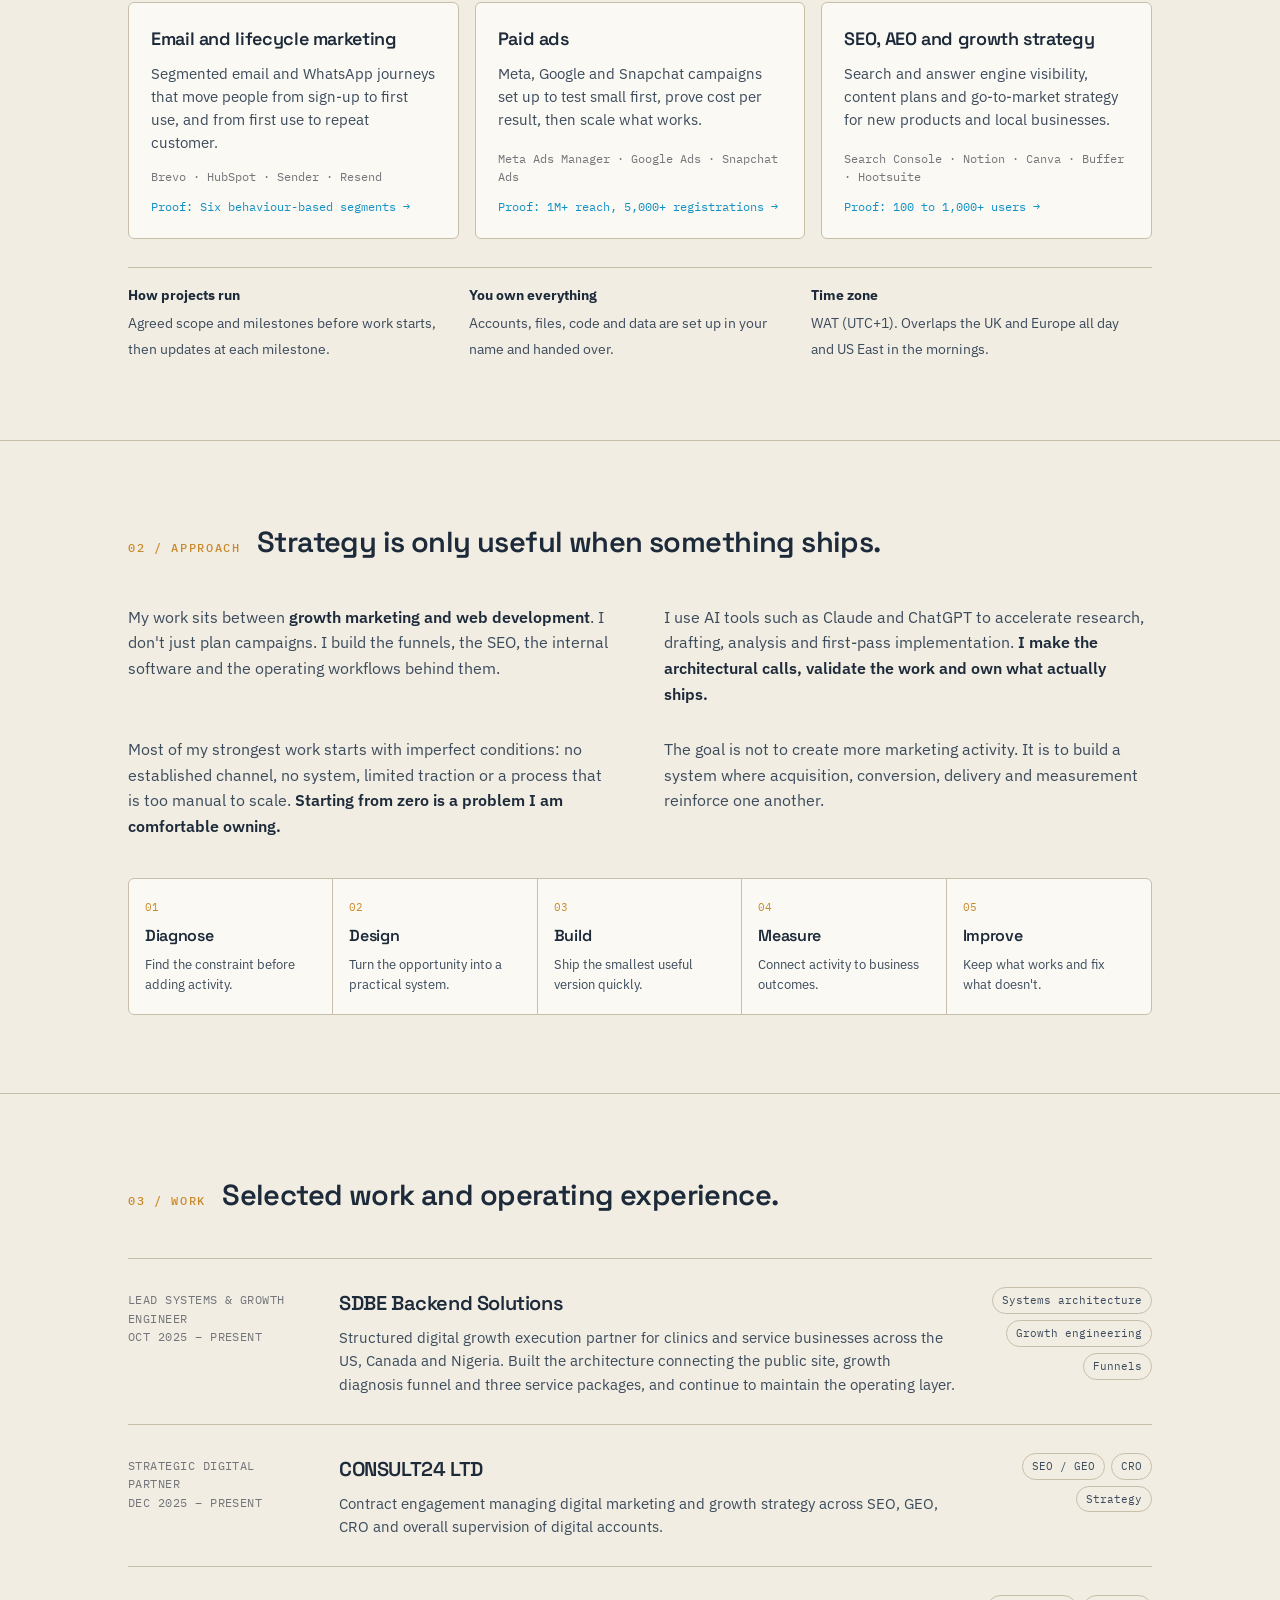
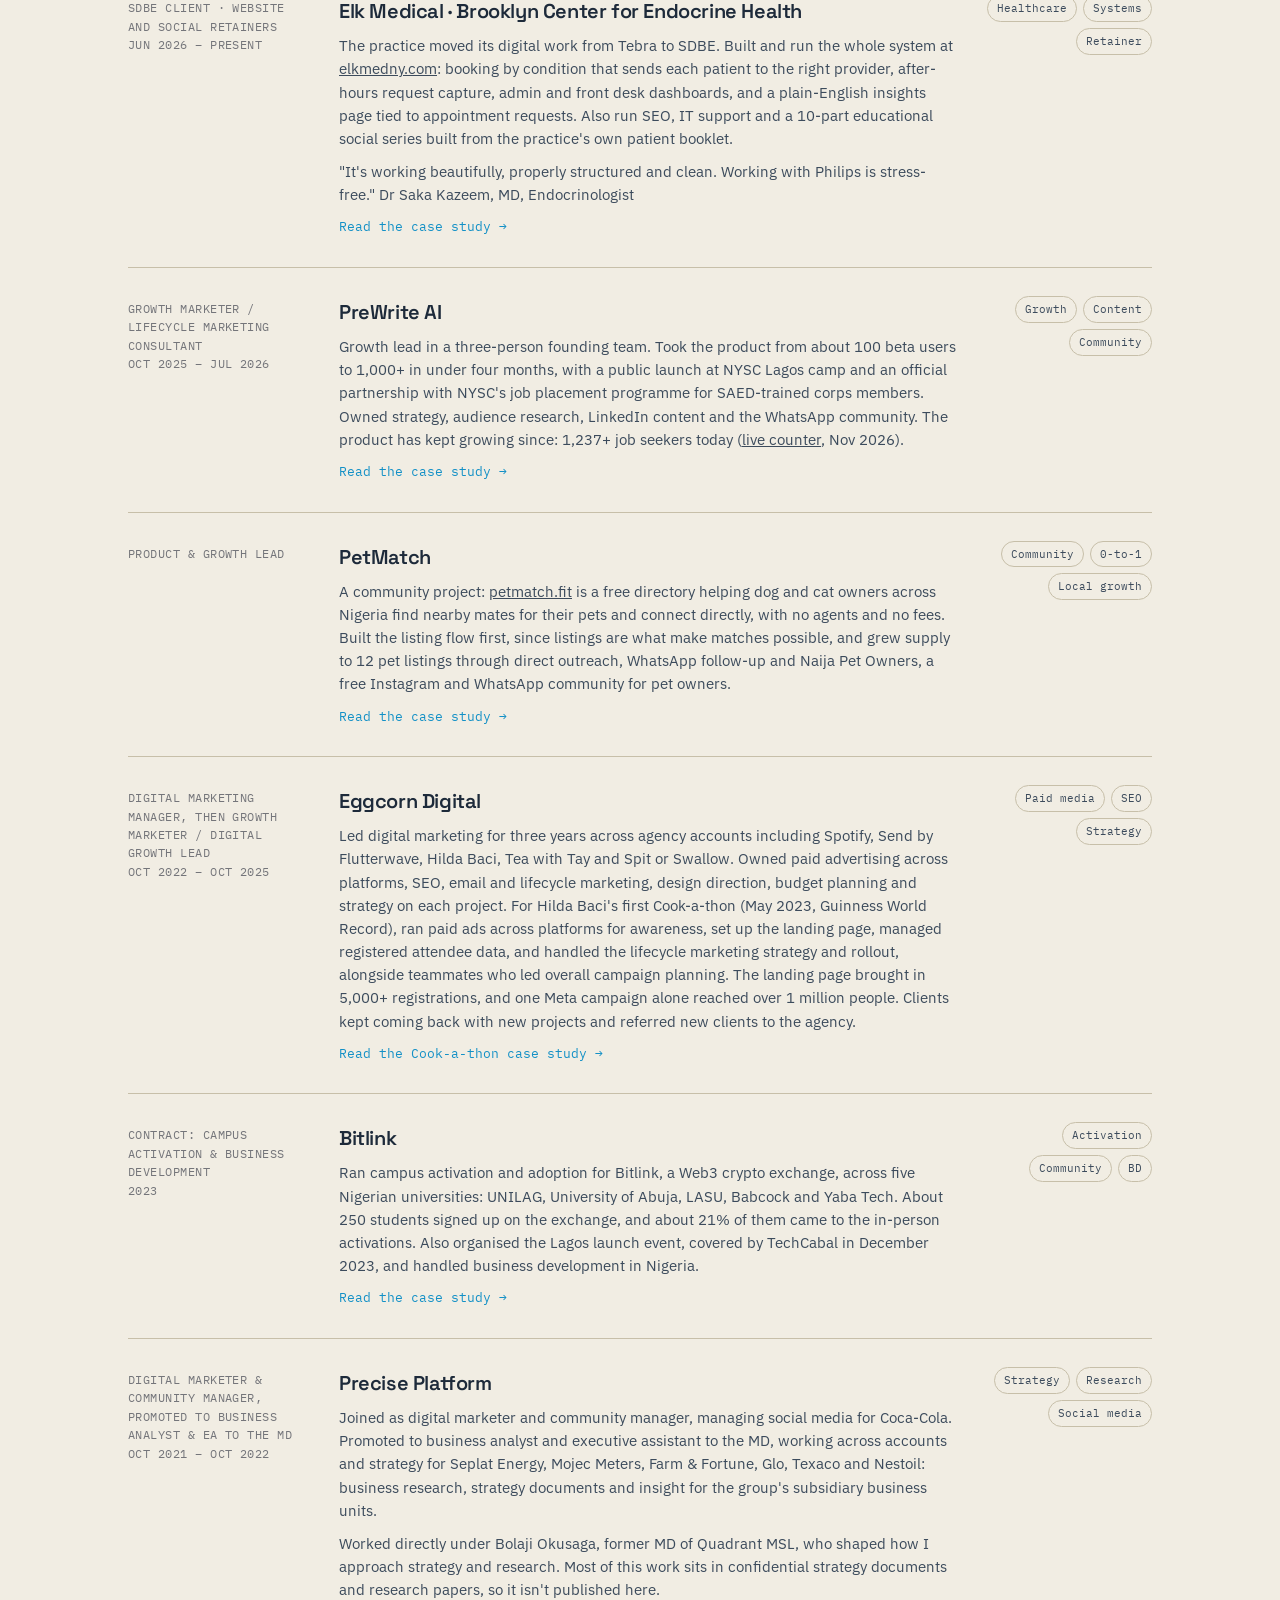
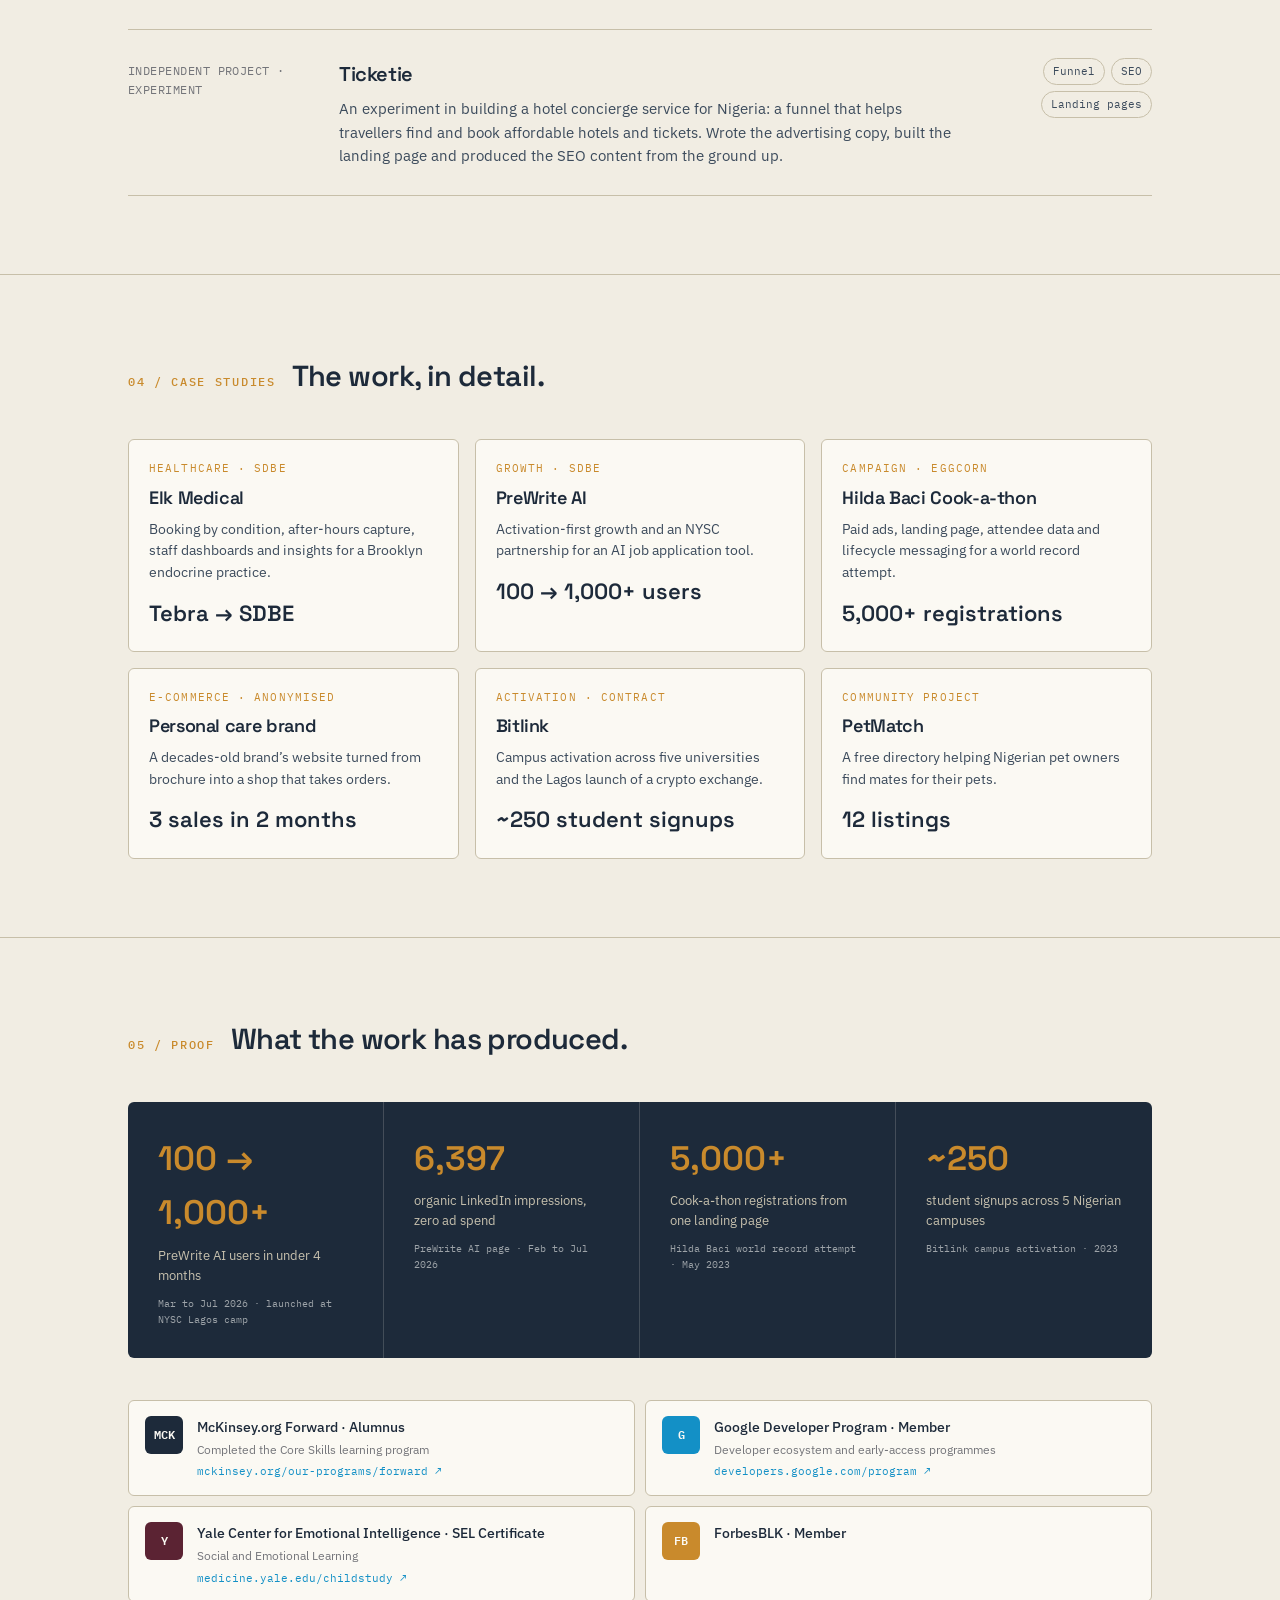
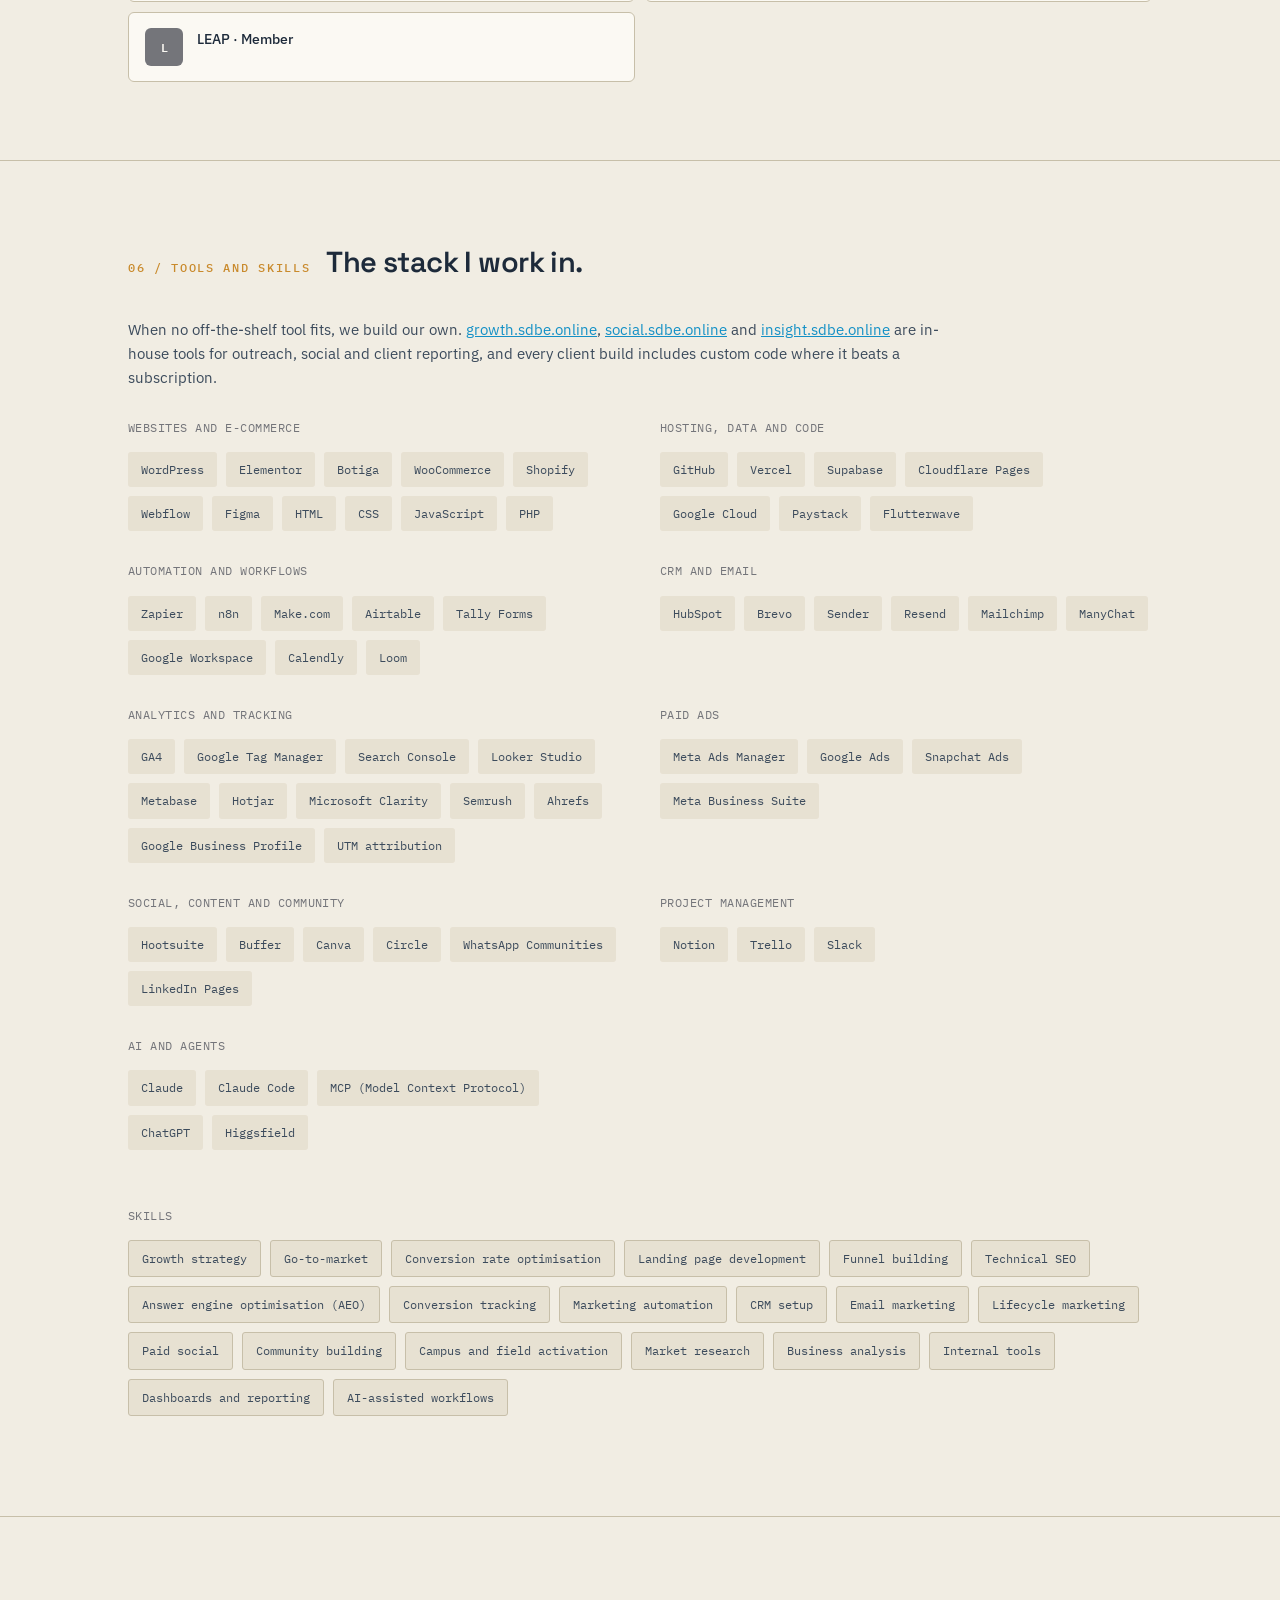
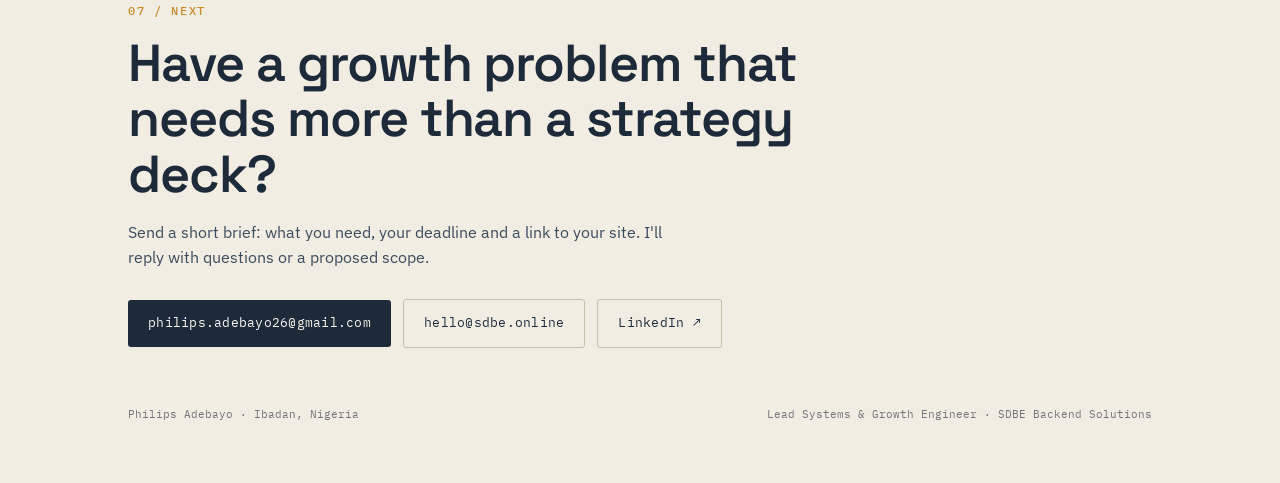
==== commit 7d48676d: "Add confirmed tools and in-house tooling note Co-Authored-By: Claude Opus 5.5 <noreply@anthropic.com" ====
--- a/index.html
+++ b/index.html
@@ -366,6 +366,8 @@
     .terms span{font-size:14px;color:var(--ink-soft)}
     .tool-grid{display:grid;grid-template-columns:repeat(2,1fr);gap:8px 40px}
     .tool-group{margin-bottom:22px}
+    .own-tools{font-size:15px;color:var(--ink-soft);max-width:820px;margin:-8px 0 28px}
+    .own-tools a{color:var(--signal)}
     .pill-skill{background:transparent;border:1px solid var(--line-soft)}
     @media (max-width:820px){.svc-grid,.terms,.tool-grid{grid-template-columns:1fr}}
     /* Case study links */
@@ -1072,13 +1074,14 @@
           <span class="eyebrow">06 / Tools and skills</span>
           <h2>The stack I work in.</h2>
         </div>
+        <p class="own-tools">When no off-the-shelf tool fits, we build our own. <a href="https://growth.sdbe.online" target="_blank" rel="noopener">growth.sdbe.online</a>, <a href="https://social.sdbe.online" target="_blank" rel="noopener">social.sdbe.online</a> and <a href="https://insight.sdbe.online" target="_blank" rel="noopener">insight.sdbe.online</a> are in-house tools for outreach, social and client reporting, and every client build includes custom code where it beats a subscription.</p>
         <div class="tool-grid">
-<div class="tool-group"><div class="subhead">Websites and e-commerce</div><div class="pill-grid"><span class="pill">WordPress</span><span class="pill">Elementor</span><span class="pill">Botiga</span><span class="pill">WooCommerce</span><span class="pill">HTML</span><span class="pill">CSS</span><span class="pill">JavaScript</span><span class="pill">PHP</span></div></div>
-<div class="tool-group"><div class="subhead">Hosting, data and code</div><div class="pill-grid"><span class="pill">GitHub</span><span class="pill">Vercel</span><span class="pill">Supabase</span><span class="pill">Cloudflare Pages</span><span class="pill">Google Cloud</span></div></div>
-<div class="tool-group"><div class="subhead">Automation and workflows</div><div class="pill-grid"><span class="pill">Zapier</span><span class="pill">n8n</span><span class="pill">Tally Forms</span><span class="pill">Google Workspace</span></div></div>
-<div class="tool-group"><div class="subhead">CRM and email</div><div class="pill-grid"><span class="pill">HubSpot</span><span class="pill">Brevo</span><span class="pill">Sender</span><span class="pill">Resend</span></div></div>
-<div class="tool-group"><div class="subhead">Analytics and tracking</div><div class="pill-grid"><span class="pill">GA4</span><span class="pill">Google Tag Manager</span><span class="pill">Search Console</span><span class="pill">Looker Studio</span><span class="pill">Metabase</span><span class="pill">UTM attribution</span></div></div>
-<div class="tool-group"><div class="subhead">Paid ads</div><div class="pill-grid"><span class="pill">Meta Ads Manager</span><span class="pill">Google Ads</span><span class="pill">Snapchat Ads</span></div></div>
+<div class="tool-group"><div class="subhead">Websites and e-commerce</div><div class="pill-grid"><span class="pill">WordPress</span><span class="pill">Elementor</span><span class="pill">Botiga</span><span class="pill">WooCommerce</span><span class="pill">Shopify</span><span class="pill">Webflow</span><span class="pill">Figma</span><span class="pill">HTML</span><span class="pill">CSS</span><span class="pill">JavaScript</span><span class="pill">PHP</span></div></div>
+<div class="tool-group"><div class="subhead">Hosting, data and code</div><div class="pill-grid"><span class="pill">GitHub</span><span class="pill">Vercel</span><span class="pill">Supabase</span><span class="pill">Cloudflare Pages</span><span class="pill">Google Cloud</span><span class="pill">Paystack</span><span class="pill">Flutterwave</span></div></div>
+<div class="tool-group"><div class="subhead">Automation and workflows</div><div class="pill-grid"><span class="pill">Zapier</span><span class="pill">n8n</span><span class="pill">Make.com</span><span class="pill">Airtable</span><span class="pill">Tally Forms</span><span class="pill">Google Workspace</span><span class="pill">Calendly</span><span class="pill">Loom</span></div></div>
+<div class="tool-group"><div class="subhead">CRM and email</div><div class="pill-grid"><span class="pill">HubSpot</span><span class="pill">Brevo</span><span class="pill">Sender</span><span class="pill">Resend</span><span class="pill">Mailchimp</span><span class="pill">ManyChat</span></div></div>
+<div class="tool-group"><div class="subhead">Analytics and tracking</div><div class="pill-grid"><span class="pill">GA4</span><span class="pill">Google Tag Manager</span><span class="pill">Search Console</span><span class="pill">Looker Studio</span><span class="pill">Metabase</span><span class="pill">Hotjar</span><span class="pill">Microsoft Clarity</span><span class="pill">Semrush</span><span class="pill">Ahrefs</span><span class="pill">Google Business Profile</span><span class="pill">UTM attribution</span></div></div>
+<div class="tool-group"><div class="subhead">Paid ads</div><div class="pill-grid"><span class="pill">Meta Ads Manager</span><span class="pill">Google Ads</span><span class="pill">Snapchat Ads</span><span class="pill">Meta Business Suite</span></div></div>
 <div class="tool-group"><div class="subhead">Social, content and community</div><div class="pill-grid"><span class="pill">Hootsuite</span><span class="pill">Buffer</span><span class="pill">Canva</span><span class="pill">Circle</span><span class="pill">WhatsApp Communities</span><span class="pill">LinkedIn Pages</span></div></div>
 <div class="tool-group"><div class="subhead">Project management</div><div class="pill-grid"><span class="pill">Notion</span><span class="pill">Trello</span><span class="pill">Slack</span></div></div>
 <div class="tool-group"><div class="subhead">AI and agents</div><div class="pill-grid"><span class="pill">Claude</span><span class="pill">Claude Code</span><span class="pill">MCP (Model Context Protocol)</span><span class="pill">ChatGPT</span><span class="pill">Higgsfield</span></div></div>
